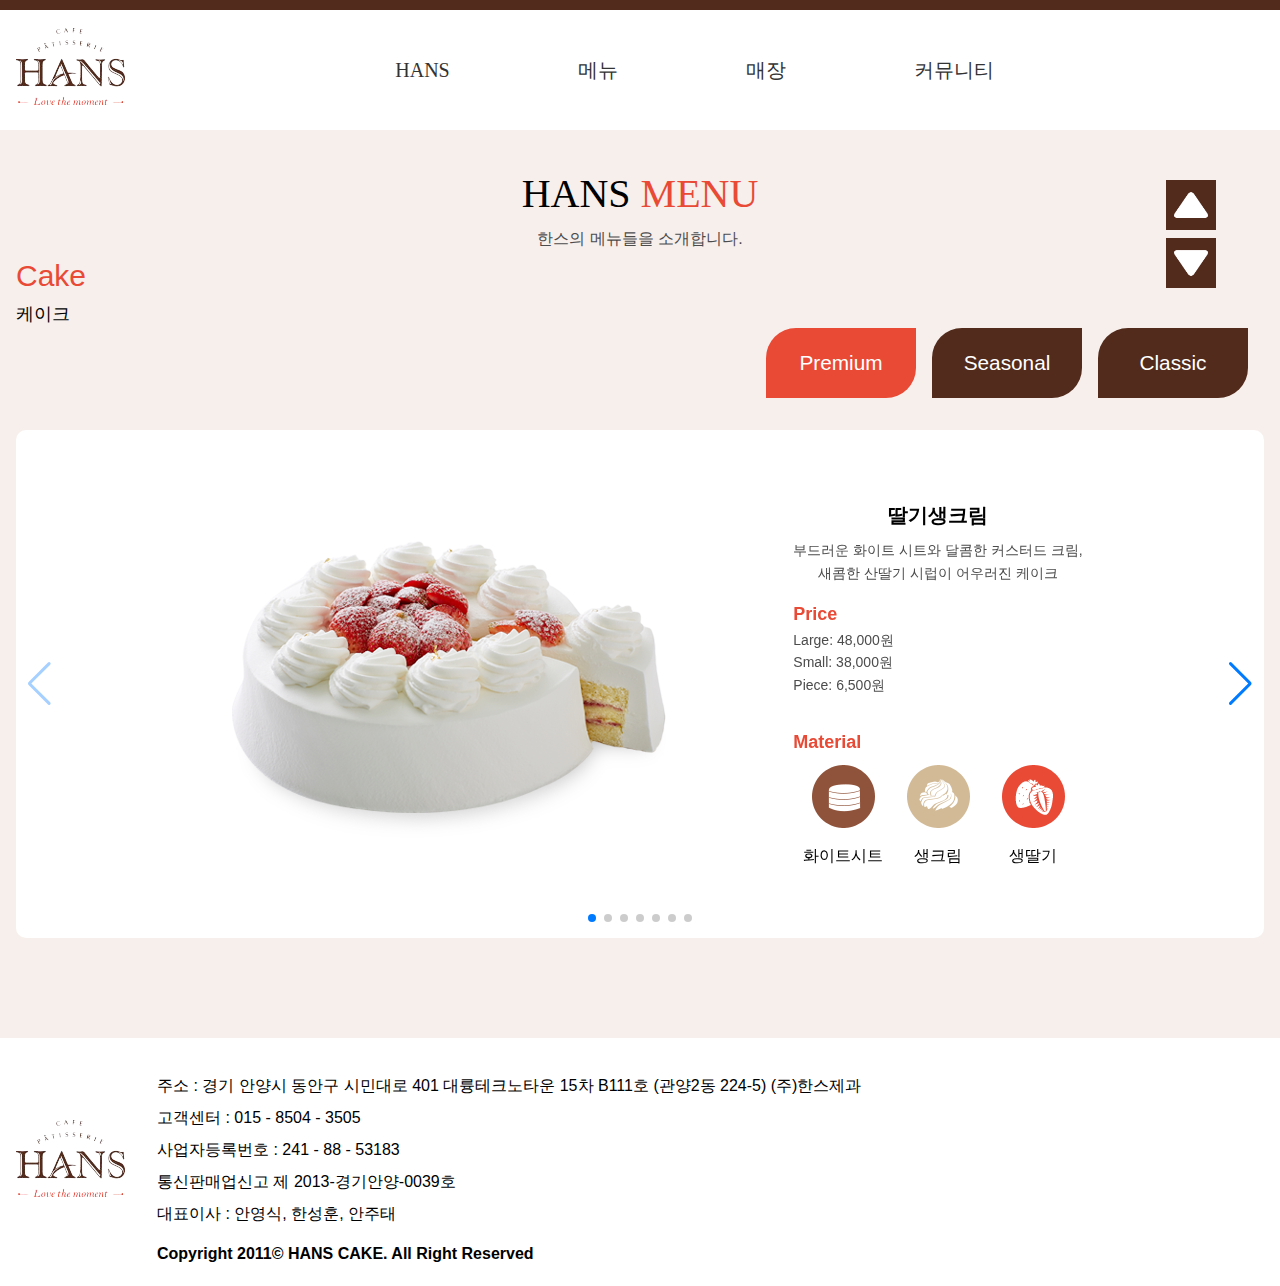
==== index_sub.html @ 6d5257b4 "add script" ====
<!DOCTYPE html>
<html lang="ko">
  <head>
    <meta charset="UTF-8" />
    <meta http-equiv="X-UA-Compatible" content="IE=edge" />
    <meta name="viewport" content="width=device-width, initial-scale=1.0" />
    <title>이민정_HANS(SUB)</title>
    <script
      src="https://cdnjs.cloudflare.com/ajax/libs/jquery/3.6.1/jquery.min.js"
      integrity="sha512-aVKKRRi/Q/YV+4mjoKBsE4x3H+BkegoM/em46NNlCqNTmUYADjBbeNefNxYV7giUp0VxICtqdrbqU7iVaeZNXA=="
      crossorigin="anonymous"
      referrerpolicy="no-referrer"
    ></script>
    <script src="./css&java/HANS.js" defer></script>
    <link
      rel="stylesheet"
      href="https://cdn.jsdelivr.net/npm/swiper/swiper-bundle.min.css"
    />
    <script src="https://cdn.jsdelivr.net/npm/swiper/swiper-bundle.min.js"></script>
    <link rel="stylesheet" href="./css&java/my_reset.css" />
    <link rel="stylesheet" href="./css&java/common1.css" />
  </head>
  <body>
    <!-- floating start -->
    <div class="floating">
      <a href="#header"><img src="./img/next (7).png" alt="" /></a>
      <a href="#footer"><img src="./img/next (8).png" alt="" /></a>
    </div>
    <!-- floating end -->

    <!-- header start -->
    <header id="header" class="hd">
      <nav class="mw">
        <h1 class="logo">
          <a href="#"
            ><img src="./img/logo_header-removebg-preview.png" alt=""
          /></a>
        </h1>
        <ul class="gnb">
          <li>
            <a href="#">HANS</a>
            <ul class="sub">
              <li><a href="#">브랜드 소개</a></li>
              <li><a href="#">연혁</a></li>
              <li><a href="#">오시는 길</a></li>
            </ul>
          </li>
          <li>
            <a href="#">메뉴</a>
            <ul class="sub">
              <li><a href="#">케이크</a></li>
              <li><a href="#">디저트</a></li>
              <li><a href="#">음료</a></li>
              <li><a href="#">스페셜케이크</a></li>
            </ul>
          </li>
          <li>
            <a href="#">매장</a>
            <ul class="sub">
              <li><a href="#">매장찾기</a></li>
              <li><a href="#">가맹안내</a></li>
              <li><a href="#">창업문의</a></li>
            </ul>
          </li>
          <li>
            <a href="#">커뮤니티</a>
            <ul class="sub">
              <li><a href="#">공지사항</a></li>
              <li><a href="#">이벤트</a></li>
              <li><a href="#">F&Q</a></li>
              <li><a href="#">인스타그램</a></li>
            </ul>
          </li>
        </ul>
        <div class="ham">
          <a href="#">
            <i class="fa-solid fa-bars"></i>
          </a>
        </div>
      </nav>
    </header>
    <!-- header end -->

    <!-- section1 start -->
    <section class="sec1 mw">
      <div class="sec1_title">
        <h2>HANS <span>MENU</span></h2>
        <p>한스의 메뉴들을 소개합니다.</p>
      </div>
      <div class="sec1_subtitle">
        <h3>Cake</h3>
        <p>케이크</p>
      </div>
      <div class="sec1_btn">
        <button class="on">Premium</button>
        <button>Seasonal</button>
        <button>Classic</button>
      </div>
      <div class="sec1_slide">
        <article class="premium">
          <div class="swiper slide1_1">
            <ul class="swiper-wrapper">
              <li class="swiper-slide">
                <div class="sec1_img">
                  <img src="./img/초코딸기생크림.png" alt="" />
                </div>
                <div class="sec1_dec">
                  <div class="dec1_title">
                    <p class="T1">초코딸기생크림</p>
                    <p class="T2">
                      <span>촉촉한 가나슈 초코시트에</span>
                      <span>고소한 커스터드와 상큼한 생딸기의 조화</span>
                    </p>
                    <div class="dec1_price">
                      <p class="P1">Price</p>
                      <p><span>Large:</span> 54,000원</p>
                      <p><span>Small:</span> 45,000원</p>
                      <p><span>Mini:</span> 30,000원</p>
                      <p><span>Piece:</span> 7,900원</p>
                    </div>
                    <div class="dec1_material">
                      <p>Material</p>
                      <div class="dec1_flex">
                        <div>
                          <img src="./img/ico_A_5.png" alt="" />
                          <span>초코시트</span>
                        </div>
                        <div>
                          <img src="./img/ico_B_3.png" alt="" />
                          <span>무스</span>
                        </div>
                        <div>
                          <img src="./img/ico_C_5.png" alt="" />
                          <span>생딸기</span>
                        </div>
                      </div>
                    </div>
                  </div>
                </div>
              </li>
              <li class="swiper-slide">
                <div class="sec1_img">
                  <img src="./img/당근케이크.png" alt="" />
                </div>
                <div class="sec1_dec">
                  <div class="dec1_title">
                    <p class="T1">당근케이크</p>
                    <p class="T2">
                      <span>촉촉한 당근시트에</span>
                      <span>크림치즈와 향긋한 계피향이 어우러진 케이크</span>
                    </p>
                    <div class="dec1_price">
                      <p class="P1">Price</p>
                      <p><span>Small:</span> 45,000원</p>
                      <p><span>Mini:</span> 24,000원</p>
                      <p><span>Piece:</span> 6,500원</p>
                    </div>
                    <div class="dec1_material">
                      <p>Material</p>
                      <div class="dec1_flex">
                        <div>
                          <img src="./img/당근시트.png" alt="" />
                          <span>당근시트</span>
                        </div>
                        <div>
                          <img src="./img/치즈.png" alt="" />
                          <span>치즈</span>
                        </div>
                        <div>
                          <img src="./img/당근.png" alt="" />
                          <span>당근</span>
                        </div>
                      </div>
                    </div>
                  </div>
                </div>
              </li>
              <li class="swiper-slide">
                <div class="sec1_1img">
                  <img src="./img/발로나초코케익.png" alt="" />
                </div>
                <div class="sec1_dec">
                  <div class="dec1_title">
                    <p class="T1">발로나초코mini</p>
                    <p class="T2">
                      <span>촉촉한 초코시트와</span>
                      <span>프랑스산 다크초콜릿을 사용한 풍미 짙은 케이크</span>
                    </p>
                    <div class="dec1_price">
                      <p class="P1">Price</p>
                      <p><span>Mini:</span> 24,000원</p>
                    </div>
                    <div class="dec1_material">
                      <p>Material</p>
                      <div>
                        <img src="./img/ico_A_5.png" alt="" />
                        <span>다크초코시트</span>
                      </div>
                    </div>
                  </div>
                </div>
              </li>
            </ul>
          </div>
          <div class="swiper-pagination pg1_1"></div>
          <div class="swiper-button-next next1_1"></div>
          <div class="swiper-button-prev prev1_1"></div>
        </article>
        <article class="seasonal">
          <div class="swiper slide2_1">
            <ul class="swiper-wrapper">
              <li class="swiper-slide">
                <div class="sec1_img">
                  <img src="./img/고구마케이크.png" alt="" />
                </div>
                <div class="sec1_dec">
                  <div class="dec1_title">
                    <p class="T1">고구마케이크</p>
                    <p class="T2">
                      <span>품질 좋은 국산 고구마를 사용한</span>
                      <span>맛 좋고 부드러운 고구마 케이크</span>
                    </p>
                    <div class="dec1_price">
                      <p class="P1">Price</p>
                      <p><span>Small:</span> 38,000원</p>
                      <p><span>Mini:</span> 25,000원</p>
                      <p><span>Piece:</span> 6,700원</p>
                    </div>
                    <div class="dec1_material">
                      <p>Material</p>
                      <div class="dec1_flex">
                        <div>
                          <img src="./img/화이트시트.png" alt="" />
                          <span>화이트시트</span>
                        </div>
                        <div>
                          <img src="./img/ico_B_3.png" alt="" />
                          <span>무스</span>
                        </div>
                        <div>
                          <img src="./img/고구마.png" alt="" />
                          <span>고구마</span>
                        </div>
                      </div>
                    </div>
                  </div>
                </div>
              </li>
              <li class="swiper-slide">
                <div class="sec1_img">
                  <img src="./img/망고케이크.png" alt="" />
                </div>
                <div class="sec1_dec">
                  <div class="dec1_title">
                    <p class="T1">망고 생크림</p>
                    <p class="T2">
                      <span>새콤달콤한 망고와 신선한 생크림과의 만남,</span>
                      <span>촉촉한 화이트 시트와 함께하는 케이크</span>
                    </p>
                    <div class="dec1_price">
                      <p class="P1">Price</p>
                      <p><span>Large:</span> 54,000원</p>
                      <p><span>Small:</span> 45,000원</p>
                      <p><span>Mini:</span> 30,000원</p>
                      <p><span>Piece:</span> 7,900원</p>
                    </div>
                    <div class="dec1_material">
                      <p>Material</p>
                      <div class="dec1_flex">
                        <div>
                          <img src="./img/화이트시트.png" alt="" />
                          <span>화이트시트</span>
                        </div>
                        <div>
                          <img src="./img/망고생크림.png" alt="" />
                          <span>망고생크림</span>
                        </div>
                        <div>
                          <img src="./img/망고.png" alt="" />
                          <span>망고</span>
                        </div>
                      </div>
                    </div>
                  </div>
                </div>
              </li>
              <li class="swiper-slide">
                <div class="sec1_img">
                  <img src="./img/딸기치즈타르트.png" alt="" />
                </div>
                <div class="sec1_dec">
                  <div class="dec1_title">
                    <p class="T1">딸기치즈타르트</p>
                    <p class="T2">
                      <span>달콤한 생딸기와 부드러운 치즈 크림이</span>
                      <span>어우러진 타르트</span>
                    </p>
                    <div class="dec1_price">
                      <p class="P1">Price</p>
                      <p><span>Large:</span> 54,000원</p>
                      <p><span>Mini:</span> 33,000원</p>
                      <p><span>Piece:</span> 7,900원</p>
                    </div>
                    <div class="dec1_material">
                      <p>Material</p>
                      <div class="dec1_flex">
                        <div>
                          <img src="./img/타르트.png" alt="" />
                          <span>타르트</span>
                        </div>
                        <div>
                          <img src="./img/치즈.png" alt="" />
                          <span>치즈</span>
                        </div>
                        <div>
                          <img src="./img/ico_C_5.png" alt="" />
                          <span>생딸기</span>
                        </div>
                      </div>
                    </div>
                  </div>
                </div>
              </li>
              <li class="swiper-slide">
                <div class="sec1_img">
                  <img src="./img/마롱케이크.png" alt="" />
                </div>
                <div class="sec1_dec">
                  <div class="dec1_title">
                    <p class="T1">마롱 케이크</p>
                    <p class="T2">
                      <span>깊고 진한 밤 무스와 향긋한 바닐라 생크림이</span>
                      <span>부드럽게 어우러진 타르트</span>
                    </p>
                    <div class="dec1_price">
                      <p class="P1">Price</p>
                      <p><span>Mini:</span> 30,000원</p>
                    </div>
                    <div class="dec1_material">
                      <p>Material</p>
                      <div class="dec1_flex">
                        <div>
                          <img src="./img/화이트시트.png" alt="" />
                          <span>화이트시트</span>
                        </div>
                        <div>
                          <img src="./img/ico_B_3.png" alt="" />
                          <span>무스</span>
                        </div>
                        <div>
                          <img src="./img/바닐라크림.png" alt="" />
                          <span>바닐라크림</span>
                        </div>
                      </div>
                    </div>
                  </div>
                </div>
              </li>
            </ul>
          </div>
          <div class="swiper-pagination pg2_1"></div>
          <div class="swiper-button-next next2_1"></div>
          <div class="swiper-button-prev prev2_1"></div>
        </article>
        <article class="Classic on">
          <div class="swiper slide3_1">
            <ul class="swiper-wrapper">
              <li class="swiper-slide">
                <div class="sec1_img">
                  <img src="./img/딸기생크림.png" alt="" />
                </div>
                <div class="sec1_dec">
                  <div class="dec1_title">
                    <p class="T1">딸기생크림</p>
                    <p class="T2">
                      <span>부드러운 화이트 시트와 달콤한 커스터드 크림,</span>
                      <span>새콤한 산딸기 시럽이 어우러진 케이크</span>
                    </p>
                    <div class="dec1_price">
                      <p class="P1">Price</p>
                      <p><span>Large:</span> 48,000원</p>
                      <p><span>Small:</span> 38,000원</p>
                      <p><span>Piece:</span> 6,500원</p>
                    </div>
                    <div class="dec1_material">
                      <p>Material</p>
                      <div class="dec1_flex">
                        <div>
                          <img src="./img/화이트시트.png" alt="" />
                          <span>화이트시트</span>
                        </div>
                        <div>
                          <img src="./img/생크림.png" alt="" />
                          <span>생크림</span>
                        </div>
                        <div>
                          <img src="./img/ico_C_5.png" alt="" />
                          <span>생딸기</span>
                        </div>
                      </div>
                    </div>
                  </div>
                </div>
              </li>
              <li class="swiper-slide">
                <div class="sec1_img">
                  <img src="./img/사각산딸기가나슈.png" alt="" />
                </div>
                <div class="sec1_dec">
                  <div class="dec1_title">
                    <p class="T1">사각산딸기가나슈</p>
                    <p class="T2">
                      <span>상큼한 산딸기와 부드러운 생크림,</span>
                      <span>진한 초콜릿이 어우러진 케이크</span>
                    </p>
                    <div class="dec1_price">
                      <p class="P1">Price</p>
                      <p><span>Large:</span> 45,000원</p>
                      <p><span>Small:</span> 36,000원</p>
                      <p><span>Piece:</span> 6,100원</p>
                    </div>
                    <div class="dec1_material">
                      <p>Material</p>
                      <div class="dec1_flex">
                        <div>
                          <img src="./img/ico_A_5.png" alt="" />
                          <span>초코시트</span>
                        </div>
                        <div>
                          <img src="./img/생크림.png" alt="" />
                          <span>생크림</span>
                        </div>
                        <div>
                          <img src="./img/산딸기.png" alt="" />
                          <span>산딸기</span>
                        </div>
                      </div>
                    </div>
                  </div>
                </div>
              </li>
              <li class="swiper-slide">
                <div class="sec1_img">
                  <img src="./img/가나슈초콜릿.png" alt="" />
                </div>
                <div class="sec1_dec">
                  <div class="dec1_title">
                    <p class="T1">가나슈 초콜릿</p>
                    <p class="T2">
                      <span>촉촉한 초코 시트 속에 </span>
                      <span>스위스산 다크 초콜릿과 부드러운 생크림의 조화</span>
                    </p>
                    <div class="dec1_price">
                      <p class="P1">Price</p>
                      <p><span>Large:</span> 48,000원</p>
                      <p><span>Small:</span> 38,000원</p>
                      <p><span>Mini:</span> 25,000원</p>
                      <p><span>Piece:</span> 6,500원</p>
                    </div>
                    <div class="dec1_material">
                      <p>Material</p>
                      <div class="dec1_flex">
                        <div>
                          <img src="./img/ico_A_5.png" alt="" />
                          <span>초코시트</span>
                        </div>
                        <div>
                          <img src="./img/생크림.png" alt="" />
                          <span>생크림</span>
                        </div>
                        <div>
                          <img src="./img/다크초콜릿.png" alt="" />
                          <span>다크초콜릿</span>
                        </div>
                      </div>
                    </div>
                  </div>
                </div>
              </li>
              <li class="swiper-slide">
                <div class="sec1_img">
                  <img src="./img/뉴욕치즈.png" alt="" />
                </div>
                <div class="sec1_dec">
                  <div class="dec1_title">
                    <p class="T1">뉴욕치즈</p>
                    <p class="T2">
                      <span>진한 맛의 프랑스산 끼리치즈만을 사용한 </span>
                      <span>뉴욕 스타일 치즈케이크</span>
                    </p>
                    <div class="dec1_price">
                      <p class="P1">Price</p>
                      <p><span>Small:</span> 45,000원</p>
                      <p><span>Piece:</span> 6,500원</p>
                    </div>
                    <div class="dec1_material">
                      <p>Material</p>
                      <div>
                        <div class="dec1_flex">
                          <img src="./img/쿠키.png" alt="" />
                          <span>쿠키</span>
                        </div>
                        <div>
                          <img src="./img/치즈.png" alt="" />
                          <span>치즈</span>
                        </div>
                      </div>
                    </div>
                  </div>
                </div>
              </li>
              <li class="swiper-slide">
                <div class="sec1_img">
                  <img src="./img/티라미스.png" alt="" />
                </div>
                <div class="sec1_dec">
                  <div class="dec1_title">
                    <p class="T1">티라미스</p>
                    <p class="T2">
                      <span>부드러운 치즈무스 크림과 </span>
                      <span>향긋한 커피 시트의 만남</span>
                    </p>
                    <div class="dec1_price">
                      <p class="P1">Price</p>
                      <p><span>Large:</span> 45,000원</p>
                      <p><span>Small:</span> 36,000원</p>
                      <p><span>Piece:</span> 6,300원</p>
                    </div>
                    <div class="dec1_material">
                      <p>Material</p>
                      <div class="dec1_flex">
                        <div>
                          <img src="./img/커피시트.png" alt="" />
                          <span>커피시트</span>
                        </div>
                        <div>
                          <img src="./img/치즈무스.png" alt="" />
                          <span>치즈무스</span>
                        </div>
                      </div>
                    </div>
                  </div>
                </div>
              </li>
              <li class="swiper-slide">
                <div class="sec1_img">
                  <img src="./img/레몬치즈케이크.png" alt="" />
                </div>
                <div class="sec1_dec">
                  <div class="dec1_title">
                    <p class="T1">레몬 치즈 케이크</p>
                    <p class="T2">
                      <span>상큼하고 시원한 레몬과 한스만의 깊고 </span>
                      <span>풍미 짙은 치즈와의 조화가 어우러진 케이크</span>
                    </p>
                    <div class="dec1_price">
                      <p class="P1">Price</p>
                      <p><span>Large:</span> 50,000원</p>
                      <p><span>Small:</span> 40,000원</p>
                      <p><span>Mini:</span> 27,000원</p>
                      <p><span>Piece:</span> 6,700원</p>
                    </div>
                    <div class="dec1_material">
                      <p>Material</p>
                      <div class="dec1_flex">
                        <div>
                          <img src="./img/쿠키.png" alt="" />
                          <span>쿠키</span>
                        </div>
                        <div>
                          <img src="./img/치즈.png" alt="" />
                          <span>치즈</span>
                        </div>
                        <div>
                          <img src="./img/레몬.png" alt="" />
                          <span>레몬</span>
                        </div>
                      </div>
                    </div>
                  </div>
                </div>
              </li>
              <li class="swiper-slide">
                <div class="sec1_img">
                  <img src="./img/치즈수플레.png" alt="" />
                </div>
                <div class="sec1_dec">
                  <div class="dec1_title">
                    <p class="T1">치즈수플레</p>
                    <p class="T2">
                      <span>부드럽고 촉촉한 식감의 치즈케이크 </span>
                    </p>
                    <div class="dec1_price">
                      <p class="P1">Price</p>
                      <p><span>Small:</span> 36,000원</p>
                    </div>
                    <div class="dec1_material">
                      <p>Material</p>
                      <div class="dec1_flex">
                        <div>
                          <img src="./img/화이트시트.png" alt="" />
                          <span>화이트시트</span>
                        </div>
                        <div>
                          <img src="./img/치즈.png" alt="" />
                          <span>치즈</span>
                        </div>
                      </div>
                    </div>
                  </div>
                </div>
              </li>
            </ul>
          </div>
          <div class="swiper-pagination pg3_1"></div>
          <div class="swiper-button-next next3_1"></div>
          <div class="swiper-button-prev prev3_1"></div>
        </article>
      </div>
    </section>
    <!-- section1 end -->

    <!-- section2 start -->
    <section class="sec2">
      <div class="sec2_subtitle">
        <h3>Dessert</h3>
        <p>디저트</p>
      </div>
      <div class="sec2_btn">
        <button>Roll cake</button>
        <button>Pound cake</button>
        <button>Chocolate&Brownie</button>
        <button>Cookies</button>
        <button>Gift set</button>
      </div>
      <div class="sec2_slide">
        <article class="rollcake">
          <div class="swiper slide1_2">
            <ul class="swiper-wrapper">
              <li class="swiper-slide">
                <div class="sec2_2img">
                  <img src="./img/rollcake/프리미엄딸기롤1.png" alt="" />
                </div>
                <div class="sec2_2dec">
                  <div class="dec2_2title">
                    <p>프리미엄 딸기롤</p>
                    <p>
                      <span
                        >최상급 제철 딸기와 특별한 비밀레시피 생크림이 어우러진
                      </span>
                      <span>한스의 프리미엄 딸기롤</span>
                    </p>
                    <div class="dec2_2price">
                      <p>Price</p>
                      <p>19,000원</p>
                    </div>
                  </div>
                </div>
              </li>
              <li class="swiper-slide">
                <div class="sec2_2img">
                  <img src="./img/rollcake/프리미엄롤1.png" alt="" />
                </div>
                <div class="sec2_2dec">
                  <div class="dec2_2title">
                    <p>프리미엄롤</p>
                    <p>
                      <span>느끼함 없이 입안에서 녹아내리는듯한 </span>
                      <span>한스의 프리미엄 생크림 롤케이크</span>
                    </p>
                    <div class="dec2_2price">
                      <p>Price</p>
                      <p>18,000원</p>
                    </div>
                  </div>
                </div>
              </li>
              <li class="swiper-slide">
                <div class="sec2_2img">
                  <img src="./img/rollcake/치즈롤2.png" alt="" />
                </div>
                <div class="sec2_2dec">
                  <div class="dec2_2title">
                    <p>치즈롤</p>
                    <p>
                      <span>부드러운 치즈크림과 상큼한 산딸기잼을 </span>
                      <span>화이트 시트로 감싼 롤케이크</span>
                    </p>
                    <div class="dec2_2price">
                      <p>Price</p>
                      <p>16,000원</p>
                    </div>
                  </div>
                </div>
              </li>
              <li class="swiper-slide">
                <div class="sec2_2img">
                  <img src="./img/rollcake/초코롤1.png" alt="" />
                </div>
                <div class="sec2_2dec">
                  <div class="dec2_2title">
                    <p>초코롤</p>
                    <p>
                      <span>진하고 부드러운 초콜릿크림을 </span>
                      <span>초코시트로 감싼 초코 두배 롤케이크</span>
                    </p>
                    <div class="dec2_2price">
                      <p>Price</p>
                      <p>16,000원</p>
                    </div>
                  </div>
                </div>
              </li>
              <li class="swiper-slide">
                <div class="sec2_2img">
                  <img src="./img/rollcake/녹차롤1.png" alt="" />
                </div>
                <div class="sec2_2dec">
                  <div class="dec2_2title">
                    <p>녹차롤</p>
                    <p>
                      <span>향긋한 녹차 크림과 고소한 팥을 </span>
                      <span>녹차 시트로 감싼 롤케이크</span>
                    </p>
                    <div class="dec2_2price">
                      <p>Price</p>
                      <p>16,000원</p>
                    </div>
                  </div>
                </div>
              </li>
            </ul>
          </div>
          <div class="swiper-pagination pg1_2"></div>
          <div class="swiper-button-next next1_2"></div>
          <div class="swiper-button-prev prev1_2"></div>
        </article>
        <article class="poundcake">
          <div class="swiper slide2_2">
            <ul class="swiper-wrapper">
              <li class="swiper-slide">
                <div class="sec2_2img">
                  <img src="./img/poundcake/기본파운드.png" alt="" />
                </div>
                <div class="sec2_2dec">
                  <div class="dec2_2title">
                    <p>레몬 파운드</p>
                    <p>
                      <span>싱그러운 레몬향과 버터향이 가득한</span>
                      <span>레몬 파운드</span>
                    </p>
                    <div class="dec2_2price">
                      <p>Price</p>
                      <p>20,000원</p>
                    </div>
                  </div>
                </div>
              </li>
              <li class="swiper-slide">
                <div class="sec2_2img">
                  <img src="./img/poundcake/오렌지파운드.png" alt="" />
                </div>
                <div class="sec2_2dec">
                  <div class="dec2_2title">
                    <p>오렌지 파운드</p>
                    <p>
                      <span>상큼한 오렌지향과 버터향이 가득한</span>
                      <span>오렌지 파운드</span>
                    </p>
                    <div class="dec2_2price">
                      <p>Price</p>
                      <p>20,000원</p>
                    </div>
                  </div>
                </div>
              </li>
            </ul>
          </div>
          <div class="swiper-pagination pg2_2"></div>
          <div class="swiper-button-next next2_2"></div>
          <div class="swiper-button-prev prev2_2"></div>
        </article>
        <article class="chocoBrownie">
          <div class="swiper slide3_2">
            <ul class="swiper-wrapper">
              <li class="swiper-slide">
                <div class="sec2_2img">
                  <img src="./img/chocobrownie/초콜릿.png" alt="" />
                </div>
                <div class="sec2_2dec">
                  <div class="dec2_2title">
                    <p>초콜릿</p>
                    <p>
                      <span>부드럽고 달콤한 밀크초콜릿으로 구성된</span>
                      <span>초콜릿 세트</span>
                    </p>
                    <div class="dec2_2price">
                      <p>Price</p>
                      <p>13,000원</p>
                    </div>
                  </div>
                </div>
              </li>
              <li class="swiper-slide">
                <div class="sec2_2img">
                  <img src="./img/chocobrownie/브라우니.png" alt="" />
                </div>
                <div class="sec2_2dec">
                  <div class="dec2_2title">
                    <p>브라우니</p>
                    <p>
                      <span>진한 초콜릿과 고소한 호두의 풍미가 가득한</span>
                      <span>한스의 브라우니</span>
                    </p>
                    <div class="dec2_2price">
                      <p>Price</p>
                      <p>4,000원</p>
                    </div>
                  </div>
                </div>
              </li>
            </ul>
          </div>
          <div class="swiper-pagination pg3_2"></div>
          <div class="swiper-button-next next3_2"></div>
          <div class="swiper-button-prev prev3_2"></div>
        </article>
        <article class="cookies">
          <div class="swiper slide4_2">
            <ul class="swiper-wrapper">
              <li class="swiper-slide">
                <div class="sec2_2img">
                  <img src="./img/cookies/오리지널아망.png" alt="" />
                </div>
                <div class="sec2_2dec">
                  <div class="dec2_2title">
                    <p>오리지널 디아망</p>
                    <p>
                      <span>부드럽고 달콤한 바닐라의 풍미가 가득한</span>
                      <span>오리지널 디아망</span>
                    </p>
                    <div class="dec2_2price">
                      <p>Price</p>
                      <p>6,500원</p>
                    </div>
                  </div>
                </div>
              </li>
              <li class="swiper-slide">
                <div class="sec2_2img">
                  <img src="./img/cookies/코코넛아망.png" alt="" />
                </div>
                <div class="sec2_2dec">
                  <div class="dec2_2title">
                    <p>코코넛 디아망</p>
                    <p>
                      <span>고소한 코코넛과육이 가득 들어있는</span>
                      <span>코코넛 디아망</span>
                    </p>
                    <div class="dec2_2price">
                      <p>Price</p>
                      <p>6,500원</p>
                    </div>
                  </div>
                </div>
              </li>
              <li class="swiper-slide">
                <div class="sec2_2img">
                  <img src="./img/cookies/초코아망.png" alt="" />
                </div>
                <div class="sec2_2dec">
                  <div class="dec2_2title">
                    <p>초코 디아망</p>
                    <p>
                      <span>달콤한 초콜릿의 맛과 향을 그대로 느낄 수 있는</span>
                      <span>초코 디아망</span>
                    </p>
                    <div class="dec2_2price">
                      <p>Price</p>
                      <p>6,500원</p>
                    </div>
                  </div>
                </div>
              </li>
              <li class="swiper-slide">
                <div class="sec2_2img">
                  <img src="./img/cookies/오리지날몬드.png" alt="" />
                </div>
                <div class="sec2_2dec">
                  <div class="dec2_2title">
                    <p>아몬드 딜라이트 오리지널</p>
                    <p>
                      <span
                        >고소한 아몬드와 버텨향이 가득한 고급스러운 풍미의</span
                      >
                      <span>아몬드 딜라이트 오리지널</span>
                    </p>
                    <div class="dec2_2price">
                      <p>Price</p>
                      <p>6,500원</p>
                    </div>
                  </div>
                </div>
              </li>
              <li class="swiper-slide">
                <div class="sec2_2img">
                  <img src="./img/cookies/녹차몬드.png" alt="" />
                </div>
                <div class="sec2_2dec">
                  <div class="dec2_2title">
                    <p>아몬드 딜라이트 마차</p>
                    <p>
                      <span
                        >담백하고 쌉싸름한 마차향과 고소한 아몬드, 부드러운
                        버터향의</span
                      >
                      <span>아몬드 딜라이트 마차</span>
                    </p>
                    <div class="dec2_2price">
                      <p>Price</p>
                      <p>6,500원</p>
                    </div>
                  </div>
                </div>
              </li>
              <li class="swiper-slide">
                <div class="sec2_2img">
                  <img src="./img/cookies/초코몬드.png" alt="" />
                </div>
                <div class="sec2_2dec">
                  <div class="dec2_2title">
                    <p>아몬드 딜라이트 얼그레이</p>
                    <p>
                      <span>고소한 아몬드와 버터, 얼그레이 향이 은은한</span>
                      <span>아몬드 딜라이트 얼그레이</span>
                    </p>
                    <div class="dec2_2price">
                      <p>Price</p>
                      <p>6,500원</p>
                    </div>
                  </div>
                </div>
              </li>
            </ul>
          </div>
          <div class="swiper-pagination pg4_2"></div>
          <div class="swiper-button-next next4_2"></div>
          <div class="swiper-button-prev prev4_2"></div>
        </article>
        <article class="giftSet">
          <div class="swiper slide5_2">
            <ul class="swiper-wrapper">
              <li class="swiper-slide">
                <div class="sec2_2img">
                  <img src="./img/giftset/선물세트.png" alt="" />
                </div>
                <div class="sec2_2dec">
                  <div class="dec2_2title">
                    <p>선물세트A</p>
                    <p>
                      <span>휘낭시에, 다쿠아즈, 브라우니로 구성된</span>
                      <span>선물세트A</span>
                    </p>
                    <div class="dec2_2price">
                      <p>Price</p>
                      <p>18,000원</p>
                    </div>
                  </div>
                </div>
              </li>
              <li class="swiper-slide">
                <div class="sec2_2img">
                  <img src="./img/giftset/선물세트2.png" alt="" />
                </div>
                <div class="sec2_2dec">
                  <div class="dec2_2title">
                    <p>선물세트B</p>
                    <p>
                      <span>다양한 쿠키들로 구성된</span>
                      <span>선물세트B</span>
                    </p>
                    <div class="dec2_2price">
                      <p>Price</p>
                      <p>32,300원</p>
                    </div>
                  </div>
                </div>
              </li>
              <li class="swiper-slide">
                <div class="sec2_2img">
                  <img src="./img/giftset/선물세트3.png" alt="" />
                </div>
                <div class="sec2_2dec">
                  <div class="dec2_2title">
                    <p>선물세트C</p>
                    <p>
                      <span>브리우니와 디아망 쿠키로 구성된</span>
                      <span>선물세트C</span>
                    </p>
                    <div class="dec2_2price">
                      <p>Price</p>
                      <p>34,300원</p>
                    </div>
                  </div>
                </div>
              </li>
              <li class="swiper-slide">
                <div class="sec2_2img">
                  <img src="./img/giftset/선물세트4.png" alt="" />
                </div>
                <div class="sec2_2dec">
                  <div class="dec2_2title">
                    <p>선물세트D</p>
                    <p>
                      <span>파운드, 쿠키들로 구성된</span>
                      <span>선물세트D</span>
                    </p>
                    <div class="dec2_2price">
                      <p>Price</p>
                      <p>36,800원</p>
                    </div>
                  </div>
                </div>
              </li>
              <li class="swiper-slide">
                <div class="sec2_2img">
                  <img src="./img/giftset/선물세트5.png" alt="" />
                </div>
                <div class="sec2_2dec">
                  <div class="dec2_2title">
                    <p>선물세트E</p>
                    <p>
                      <span>롤케이크와 쿠키들로 구성된</span>
                      <span>선물세트E</span>
                    </p>
                    <div class="dec2_2price">
                      <p>Price</p>
                      <p>37,800원</p>
                    </div>
                  </div>
                </div>
              </li>
            </ul>
          </div>
          <div class="swiper-pagination pg5_2"></div>
          <div class="swiper-button-next next5_2"></div>
          <div class="swiper-button-prev prev5_2"></div>
        </article>
      </div>
    </section>
    <!-- section2 end -->

    <!-- section3 start -->
    <section class="sec3">
      <div class="sec3_subtitle">
        <h3>Drink</h3>
        <p>커피, 음료</p>
      </div>
      <div class="sec3_btn">
        <button>Coffee</button>
        <button>Beverage</button>
        <button>Tea</button>
        <button>Seasonal</button>
      </div>
      <div class="sec3_slide">
        <article class="coffee">
          <div class="swiper slide1_3">
            <ul class="swiper-wrapper">
              <li class="swiper-slide">
                <div class="sec3_2img">
                  <img src="./img/drink/에스프레소1.png" alt="" />
                </div>
                <div class="sec3_2dec">
                  <div class="dec3_2title">
                    <p>에스프레소</p>
                    <p>
                      <span>Hans만의 특제 블랜딩 원두로 추출한</span>
                      <span>에스프레소</span>
                    </p>
                    <div class="dec3_2price">
                      <p>Price</p>
                      <p>4,000원</p>
                    </div>
                  </div>
                </div>
              </li>
              <li class="swiper-slide">
                <div class="sec3_2img">
                  <img src="./img/drink/아이스아메리카노.png" alt="" />
                </div>
                <div class="sec3_2dec">
                  <div class="dec3_2title">
                    <p>아메리카노</p>
                    <p>
                      <span>진한 에스프레소에 물을 부어 만든</span>
                      <span>아메리카노</span>
                    </p>
                    <div class="dec3_2price">
                      <p>Price</p>
                      <p>4,000원</p>
                    </div>
                  </div>
                </div>
              </li>
              <li class="swiper-slide">
                <div class="sec3_2img">
                  <img src="./img/drink/메뉴커피1.png" alt="" />
                </div>
                <div class="sec3_2dec">
                  <div class="dec3_2title">
                    <p>카페라떼</p>
                    <p>
                      <span
                        >에스프레소에 신선한 우유를 더해 고소하고 부드러운맛이
                        일품인</span
                      >
                      <span>카페라떼</span>
                    </p>
                    <div class="dec3_2price">
                      <p>Price</p>
                      <p>4,500원</p>
                    </div>
                  </div>
                </div>
              </li>
              <li class="swiper-slide">
                <div class="sec3_2img">
                  <img
                    src="./img/drink/바닐라라떼1-removebg-preview.png"
                    alt=""
                  />
                </div>
                <div class="sec3_2dec">
                  <div class="dec3_2title">
                    <p>바닐라라떼</p>
                    <p>
                      <span>카페라떼에 향긋한 바닐라 시럽을 첨가한</span>
                      <span>바닐라라떼</span>
                    </p>
                    <div class="dec3_2price">
                      <p>Price</p>
                      <p>5,000원</p>
                    </div>
                  </div>
                </div>
              </li>
              <li class="swiper-slide">
                <div class="sec3_2img">
                  <img
                    src="./img/drink/모카라떼1-removebg-preview.png"
                    alt=""
                  />
                </div>
                <div class="sec3_2dec">
                  <div class="dec3_2title">
                    <p>카페모카</p>
                    <p>
                      <span>카페라떼에 달콤한 초콜릿 시럽이 들어간</span>
                      <span>카페모카</span>
                    </p>
                    <div class="dec3_2price">
                      <p>Price</p>
                      <p>5,000원</p>
                    </div>
                  </div>
                </div>
              </li>
            </ul>
          </div>
          <div class="swiper-pagination pg1_3"></div>
          <div class="swiper-button-next next1_3"></div>
          <div class="swiper-button-prev prev1_3"></div>
        </article>
        <article class="Beverage">
          <div class="swiper slide2_3">
            <ul class="swiper-wrapper">
              <li class="swiper-slide">
                <div class="sec3_2img">
                  <img src="./img/drink/녹차라떼.png" alt="" />
                </div>
                <div class="sec3_2dec">
                  <div class="dec3_2title">
                    <p>녹차라떼</p>
                    <p>
                      <span>고소한 우유에 향긋한 녹차를 더한</span>
                      <span>녹차라떼</span>
                    </p>
                    <div class="dec3_2price">
                      <p>Price</p>
                      <p>5,000원</p>
                    </div>
                  </div>
                </div>
              </li>
              <li class="swiper-slide">
                <div class="sec3_2img">
                  <img
                    src="./img/drink/바나나밀크쉐이크-removebg-preview.png"
                    alt=""
                  />
                </div>
                <div class="sec3_2dec">
                  <div class="dec3_2title">
                    <p>바나나 밀크쉐이크</p>
                    <p>
                      <span
                        >달콤한 바나나와 우유를 함께 갈아 부드럽고 고소한</span
                      >
                      <span>바나나 밀크쉐이크</span>
                    </p>
                    <div class="dec3_2price">
                      <p>Price</p>
                      <p>5,500원</p>
                    </div>
                  </div>
                </div>
              </li>
              <li class="swiper-slide">
                <div class="sec3_2img">
                  <img src="./img/drink/딸기스무디.png" alt="" />
                </div>
                <div class="sec3_2dec">
                  <div class="dec3_2title">
                    <p>딸기스무디</p>
                    <p>
                      <span>신선하고 달콤한 딸기로 만든</span>
                      <span>딸기스무디</span>
                    </p>
                    <div class="dec3_2price">
                      <p>Price</p>
                      <p>5,500원</p>
                    </div>
                  </div>
                </div>
              </li>
              <li class="swiper-slide">
                <div class="sec3_2img">
                  <img src="./img/drink/블루베리스무디 (1).png" alt="" />
                </div>
                <div class="sec3_2dec">
                  <div class="dec3_2title">
                    <p>블루베리스무디</p>
                    <p>
                      <span>신선하고 달콤한 블루베리로 만든</span>
                      <span>블루베리스무디</span>
                    </p>
                    <div class="dec3_2price">
                      <p>Price</p>
                      <p>5,500원</p>
                    </div>
                  </div>
                </div>
              </li>
              <li class="swiper-slide">
                <div class="sec3_2img">
                  <img src="./img/drink/망고스무디.png" alt="" />
                </div>
                <div class="sec3_2dec">
                  <div class="dec3_2title">
                    <p>망고스무디</p>
                    <p>
                      <span>달콤한 망고를 곱게 갈아낸</span>
                      <span>망고스무디</span>
                    </p>
                    <div class="dec3_2price">
                      <p>Price</p>
                      <p>5,500원</p>
                    </div>
                  </div>
                </div>
              </li>
            </ul>
          </div>
          <div class="swiper-pagination pg2_3"></div>
          <div class="swiper-button-next next2_3"></div>
          <div class="swiper-button-prev prev2_3"></div>
        </article>
        <article class="tea">
          <div class="swiper slide3_3">
            <ul class="swiper-wrapper">
              <li class="swiper-slide">
                <div class="sec3_2img">
                  <img src="./img/drinK/홍차.png" alt="" />
                </div>
                <div class="sec3_2dec">
                  <div class="dec3_2title">
                    <p>오가닉 얼그레이</p>
                    <p>
                      <span>진하게 우려내 향긋한</span>
                      <span>오가닉 얼그레이</span>
                    </p>
                    <div class="dec3_2price">
                      <p>Price</p>
                      <p>4,000원</p>
                    </div>
                  </div>
                </div>
              </li>
              <li class="swiper-slide">
                <div class="sec3_2img">
                  <img src="./img/drink/루이보스1.png" alt="" />
                </div>
                <div class="sec3_2dec">
                  <div class="dec3_2title">
                    <p>오가닉 페퍼민트 루이보스</p>
                    <p>
                      <span>시원하고 상쾌한 페퍼민트향의</span>
                      <span>오가닉 페퍼민트 루이보스</span>
                    </p>
                    <div class="dec3_2price">
                      <p>Price</p>
                      <p>4,000원</p>
                    </div>
                  </div>
                </div>
              </li>
              <li class="swiper-slide">
                <div class="sec3_2img">
                  <img src="./img/drink/캐모마일.png" alt="" />
                </div>
                <div class="sec3_2dec">
                  <div class="dec3_2title">
                    <p>오가닉 캐모마일</p>
                    <p>
                      <span>부드러운 캐모마일 향의</span>
                      <span>오가닉 캐모마일</span>
                    </p>
                    <div class="dec3_2price">
                      <p>Price</p>
                      <p>4,000원</p>
                    </div>
                  </div>
                </div>
              </li>
            </ul>
          </div>
          <div class="swiper-pagination pg3_3"></div>
          <div class="swiper-button-next next3_3"></div>
          <div class="swiper-button-prev prev3_3"></div>
        </article>
        <article class="seasonal">
          <div class="swiper slide4_3">
            <ul class="swiper-wrapper">
              <li class="swiper-slide">
                <div class="sec3_2img">
                  <img src="./img/drink/수박주스.png" alt="" />
                </div>
                <div class="sec3_2dec">
                  <div class="dec3_2title">
                    <p>수박주스</p>
                    <p>
                      <span>고당도 수박을 그대로 갈아 신선하고 달콤한</span>
                      <span>수박주스</span>
                    </p>
                    <div class="dec3_2price">
                      <p>Price</p>
                      <p>6,000원</p>
                    </div>
                  </div>
                </div>
              </li>
              <li class="swiper-slide">
                <div class="sec3_2img">
                  <img src="./img/drink/파인애플주스.png" alt="" />
                </div>
                <div class="sec3_2dec">
                  <div class="dec3_2title">
                    <p>파인애플주스</p>
                    <p>
                      <span>새콤달콤한 열대과일 본연의 그 맛</span>
                      <span>파인애플주스</span>
                    </p>
                    <div class="dec3_2price">
                      <p>Price</p>
                      <p>6,000원</p>
                    </div>
                  </div>
                </div>
              </li>
              <li class="swiper-slide">
                <div class="sec3_2img">
                  <img src="./img/drink/딸기에이드.png" alt="" />
                </div>
                <div class="sec3_2dec">
                  <div class="dec3_2title">
                    <p>딸기에이드</p>
                    <p>
                      <span>제철딸기의 상큼하고 달콤함 모두 담은</span>
                      <span>딸기에이드</span>
                    </p>
                    <div class="dec3_2price">
                      <p>Price</p>
                      <p>6,000원</p>
                    </div>
                  </div>
                </div>
              </li>
            </ul>
          </div>
          <div class="swiper-pagination pg4_3"></div>
          <div class="swiper-button-next next4_3"></div>
          <div class="swiper-button-prev prev4_3"></div>
        </article>
      </div>
    </section>
    <!-- section3 end -->

    <!-- section4 start -->
    <section class="sec4">
      <div class="sec4_subtitle">
        <h3>Special Order</h3>
        <p>스페셜 케이크</p>
      </div>
      <div class="swiper slide4">
        <div class="swiper-wrapper">
          <div class="swiper-slide">
            <div class="sec4img">
              <img src="./img/스페셜2.png" alt="" />
            </div>
            <div class="sec4dec">
              <div class="dec4title">
                <p>스페셜 NO.1</p>
                <p>
                  <span
                    >취향에 맞게 선택할 수 있는 2가지 base에 딸기로 데코된
                    케이크</span
                  >
                  <span
                    >촉촉한 초코 시트와 진한 다크초콜릿 크림이 조화로운 가나슈
                    케이크</span
                  >
                  <span
                    >상큼한 블루베리 소스와 치즈무스가 어루어진 블루베리 치즈
                    케이크</span
                  >
                </p>
              </div>
            </div>
          </div>
          <div class="swiper-slide">
            <div class="sec4img">
              <img src="./img/스페셜3.png" alt="" />
            </div>
            <div class="sec4dec">
              <div class="dec4title">
                <p>스페셜 NO.2</p>
                <p>
                  <span
                    >취향에 맞게 선택할 수 있는 2가지 base에 딸기로 데코된
                    케이크</span
                  >
                  <span
                    >촉촉한 초코 시트와 진한 다크초콜릿 크림이 조화로운 가나슈
                    케이크</span
                  >
                  <span
                    >상큼한 블루베리 소스와 치즈무스가 어루어진 블루베리 치즈
                    케이크</span
                  >
                </p>
              </div>
            </div>
          </div>
          <div class="swiper-slide">
            <div class="sec4img">
              <img src="./img/스페셜4.png" alt="" />
            </div>
            <div class="sec4dec">
              <div class="dec4title">
                <p>스페셜 NO.3</p>
                <p>
                  <span
                    >깊고 진한 스위스산 다크 초콜릿의 풍미가 입안 가득 퍼지는
                    로얄쇼콜라</span
                  >
                </p>
              </div>
            </div>
          </div>
          <div class="swiper-slide">
            <div class="sec4img">
              <img src="./img/스페셜5.png" alt="" />
            </div>
            <div class="sec4dec">
              <div class="dec4title">
                <p>스페셜 NO.4</p>
                <p>
                  <span
                    >촉촉한 초코 시트와 진한 다크초콜릿 크림이 조화로운 가나슈
                    케이크</span
                  >
                </p>
              </div>
            </div>
          </div>
          <div class="swiper-slide">
            <div class="sec4img">
              <img src="./img/스페셜1.png" alt="" />
            </div>
            <div class="sec4dec">
              <div class="dec4title">
                <p>스페셜 NO.5</p>
                <p>
                  <span>
                    1단과 2단의 케이크 종류를 다르게 제작할 수 있는 특별한
                    케이크</span
                  >
                </p>
              </div>
            </div>
          </div>
          <div class="swiper-slide">
            <div class="sec4img">
              <img src="./img/스페셜6.png" alt="" />
            </div>
            <div class="sec4dec">
              <div class="dec4title">
                <p>스페셜 NO.6</p>
                <p>
                  <span>
                    1단과 2단 사이에 다리가 있어 더욱 높고 특별한 케이크</span
                  >
                </p>
              </div>
            </div>
          </div>
          <div class="swiper-slide">
            <div class="sec4img">
              <img src="./img/메뉴스페셜1.png" alt="" />
            </div>
            <div class="sec4dec">
              <div class="dec4title">
                <p>스페셜 NO.7</p>
                <p>
                  <span> 3단이라 더욱 멋지고 웅장한 파티용 스페셜 케이크</span>
                </p>
              </div>
            </div>
          </div>
          <div class="swiper-slide">
            <div class="sec4img">
              <img src="./img/스페셜7.png" alt="" />
            </div>
            <div class="sec4dec">
              <div class="dec4title">
                <p>스페셜 NO.8</p>
                <p>
                  <span>
                    진한 가나슈 초콜릿 시트에 화이트 초콜릿과 상큼한 딸기가 가득
                    올려진 파티용 사각 가나슈</span
                  >
                </p>
              </div>
            </div>
          </div>
        </div>
        <div class="swiper-button-next4"></div>
        <div class="swiper-button-prev4"></div>
      </div>
      <div class="sec4_contact">
        <p><span>주문 및 제품문의는</span></p>
        <p><span>가까운 매장으로</span>연락 주세요.</p>
        <div class="sec4_box">
          <div class="box_img">
            <img src="./img/가맹안내2.jpg" alt="" />
          </div>
          <p>매장찾기</p>
          <a href="#"></a>
        </div>
      </div>
    </section>
    <!-- section4 end -->

    <!-- footer start -->
    <footer id="footer" class="ft">
      <div class="ft_con mw">
        <div class="logo_ft">
          <a href="#">
            <img src="./img/logo_header-removebg-preview.png" alt="" />
          </a>
        </div>
        <div class="ft_address">
          <p>
            <span>주소 : </span> 경기 안양시 동안구 시민대로 401 대륭테크노타운
            15차 B111호 (관양2동 224-5) <span>(주)</span>한스제과
          </p>
          <p><span>고객센터 : </span> 015 - 8504 - 3505</p>
          <p><span>사업자등록번호 : </span> 241 - 88 - 53183</p>
          <p>통신판매업신고 제 2013-경기안양-0039호</p>
          <p><span>대표이사 : </span> 안영식, 한성훈, 안주태</p>
          <p class="copyright">Copyright 2011© HANS CAKE. All Right Reserved</p>
        </div>
      </div>
    </footer>
    <!-- footer end -->

    <script>
      var swiper1 = new Swiper(".slide1_1", {
        navigation: {
          nextEl: ".next1_1",
          prevEl: ".prev1_1",
        },
        pagination: {
          el: ".pg1_1",
        },
      });
      var swiper2 = new Swiper(".slide2_1", {
        navigation: {
          nextEl: ".next2_1",
          prevEl: ".prev2_1",
        },
        pagination: {
          el: ".pg2_1",
        },
      });
      var swiper3 = new Swiper(".slide3_1", {
        navigation: {
          nextEl: ".next3_1",
          prevEl: ".prev3_1",
        },
        pagination: {
          el: ".pg3_1",
        },
      });
    </script>
    <script>
      var swiper1 = new Swiper(".slide1_2", {
        navigation: {
          nextEl: ".next1_2",
          prevEl: ".prev1_2",
        },
        pagination: {
          el: ".pg1_2",
        },
      });
      var swiper2 = new Swiper(".slide2_2", {
        navigation: {
          nextEl: ".next2_2",
          prevEl: ".prev2_2",
        },
        pagination: {
          el: ".pg2_2",
        },
      });
      var swiper3 = new Swiper(".slide3_2", {
        navigation: {
          nextEl: ".next3_2",
          prevEl: ".prev3_2",
        },
        pagination: {
          el: ".pg3_2",
        },
      });
      var swiper4 = new Swiper(".slide4_2", {
        navigation: {
          nextEl: ".next4_2",
          prevEl: ".prev4_2",
        },
        pagination: {
          el: ".pg4_2",
        },
      });
      var swiper5 = new Swiper(".slide5_2", {
        navigation: {
          nextEl: ".next5_2",
          prevEl: ".prev5_2",
        },
        pagination: {
          el: ".pg5_2",
        },
      });
    </script>
    <script>
      var swiper1 = new Swiper(".slide1_3", {
        navigation: {
          nextEl: ".next1_3",
          prevEl: ".prev1_3",
        },
        pagination: {
          el: ".pg1_3",
        },
      });
      var swiper2 = new Swiper(".slide2_3", {
        navigation: {
          nextEl: ".next2_3",
          prevEl: ".prev2_3",
        },
        pagination: {
          el: ".pg2_3",
        },
      });
      var swiper3 = new Swiper(".slide3_3", {
        navigation: {
          nextEl: ".next3_3",
          prevEl: ".prev3_3",
        },
        pagination: {
          el: ".pg3_3",
        },
      });
      var swiper4 = new Swiper(".slide4_3", {
        navigation: {
          nextEl: ".next4_3",
          prevEl: ".prev4_3",
        },
        pagination: {
          el: ".pg4_3",
        },
      });
    </script>
    <script>
      var swiper1 = new Swiper(".slide4", {
        navigation: {
          nextEl: ".next4",
          prevEl: ".prev4",
        },
      });
    </script>
  </body>
</html>
---- css&java/common1.css ----
@charset "utf-8";
.mw {
  max-width: 1400px;
  width: calc(100% - 2rem);
  margin: auto;
}
@import url("https://fonts.googleapis.com/css2?family=Noto+Sans+KR:wght@300&display=swap");
@font-face {
  font-family: "SunBatang-Light";
  src: url("https://cdn.jsdelivr.net/gh/projectnoonnu/noonfonts_eight@1.0/SunBatang-Light.woff")
    format("woff");
  font-weight: normal;
  font-style: normal;
}

:root {
  font-family: "SunBatang-Light";
  font-family: "Noto Sans KR", sans-serif;
  font-size: 16px;
  font-weight: normal;
  font-style: normal;
  --main-c1: #522b1c;
  --main-c2: #e84a36;
  --font-c1: #1b1b1b;
  --font-c2: #4c4c4c;
  --font-c3: #ffffff;
  --bg: #f7efec;
}
body {
  background-color: var(--bg);
}
/* floating start */
.floating {
  position: fixed;
  z-index: 999;
  top: 180px;
  width: 50px;
  right: 5%;
}
.floating > div {
  /* border: 1px solid blue; */
  margin-bottom: 2px;
}
.floating img {
  width: 100%;
  background-color: var(--main-c1);
  padding: 0.5rem;
}
/* floating end */

/* header start */
.hd {
  display: flex;
  justify-content: space-between;
  align-items: center;
  height: 130px;
  background-color: white;
  border-top: 10px solid var(--main-c1);
  z-index: 999;
}

.hd nav {
  /* border: 1px solid blue; */
  display: flex;
  justify-content: space-between;
  margin: auto;
  align-items: center;
  z-index: 999;
}
.hd nav .gnb {
  /* border: 1px solid green; */
  display: flex;
  margin: auto;
  justify-content: space-between;
}
nav .gnb > li {
  /* border: 1px solid orange; */
  padding: 0.5rem 3rem;
  margin: 0 1rem;
  position: relative;
}

nav .gnb > li > a {
  /* border: 1px solid green; */
  display: inline-block;
  font-family: "SunBatang-Light";
  font-size: 20px;
}
nav .gnb > li > a:hover {
  color: var(--main-c2);
}
nav .gnb > li:hover .sub {
  height: 200px;
}
.sub {
  border-radius: 10px;
  position: absolute;
  width: 110%;
  height: 0px;
  overflow: hidden;
  top: 100%;
  left: -5%;
  background-color: var(--main-c2);
  transition: 0.2s;
  /* border: 1px solid green; */
}
.sub li {
  /* border: 1px solid orange; */
  padding: 0.5rem;
  text-align: center;
  transition: 0.2s;
}
.sub li:hover {
  background-color: var(--main-c1);
}
.sub > li > a {
  /* border: 1px solid blue; */
  font-size: 15px;
  color: var(--font-c3);
}
nav .ham {
  font-size: 40px;
  display: none;
}
/* header end */

/* sec1 start */
.sec1_title {
  text-align: center;
  padding-top: 2rem;
}
.sec1_title h2 {
  font-family: "SunBatang-Light";
  font-size: 40px;
}
.sec1_title span {
  color: var(--main-c2);
}
.sec1_title > p {
  font-family: "Noto Sans KR", sans-serif;
  color: var(--font-c2);
}

.sec1_subtitle {
  /* border: 1px solid blue; */
}
.sec1_subtitle h3 {
  color: var(--main-c2);
  font-size: 30px;
}
.sec1_subtitle > p {
  font-size: 18px;
}
.sec1_btn {
  display: flex;
  justify-content: flex-end;
}
.sec1_btn button {
  display: block;
  background-color: var(--main-c1);
  border: none;
  color: var(--font-c3);
  width: 150px;
  height: 70px;
  border-radius: 30px 0 30px 0;
  cursor: pointer;
  margin-right: 1rem;
  font-size: 1.3rem;
}

.sec1_btn button.on {
  background-color: var(--main-c2);
}
.sec1_slide {
  margin-top: 2rem;
  background-color: white;
  border-radius: 10px;
}

.sec1_slide article {
  display: none;
  position: relative;
}
.sec1_slide article.on {
  display: block;
}
.sec1_dec {
  text-align: center;
}
.sec1_slide .swiper-wrapper li {
  display: flex;
  justify-content: center;
  align-items: center;
  /* border: 1px solid orange; */
}
.sec1_slide .swiper-wrapper li .sec1_img {
  /* border: 1px solid blue; */
  margin-right: 3rem;
}
.sec1_slide .swiper-wrapper li .sec1_dec {
  /* border: 1px solid blue; */
  margin-left: 3rem;
}
.dec1_title .T1 {
  font-size: 20px;
  font-weight: bolder;
}
.dec1_title .T2 {
  /* border: 1px solid red; */
  padding-top: 0.5rem;
}
.dec1_title .T2 span {
  display: block;
  font-size: 14px;
  color: var(--font-c2);
}

.dec1_price {
  /* border: 1px solid blue; */
  padding-top: 1rem;
  text-align: left;
}
.dec1_price .P1 {
  color: var(--main-c2);
  font-size: 18px;
  font-weight: bolder;
}
.dec1_price p,
.dec1_price p > span {
  font-size: 14px;
  color: var(--font-c2);
}

.dec1_material {
  /* border: 1px solid blue; */
  padding-top: 2rem;
}
.dec1_material .dec1_flex {
  display: flex;
  justify-content: center;
  align-items: center;
}
.dec1_material p {
  text-align: left;
  color: var(--main-c2);
  font-size: 18px;
  font-weight: bolder;
}
.dec1_material img {
  /* border: 1px solid blue; */
  padding: 0.5rem 1rem;
}
.dec1_material div > span {
  display: block;
  /* border: 1px solid blue; */
}

/* sec1 end */

/* footer start */
.ft {
  background-color: white;
  margin-top: 100px;
}
.ft_con {
  display: flex;
  justify-content: left;
  align-items: center;
}
.ft_address {
  /* border: 1px solid blue; */
  padding: 2rem 0 1rem 2rem;

  line-height: 2rem;
}
.ft_address .copyright {
  /* border: 1px solid blue; */
  padding-top: 0.5rem;
  font-weight: bold;
}
/* footer end */
.sec2,
.sec3,
.sec4 {
  display: none;
}
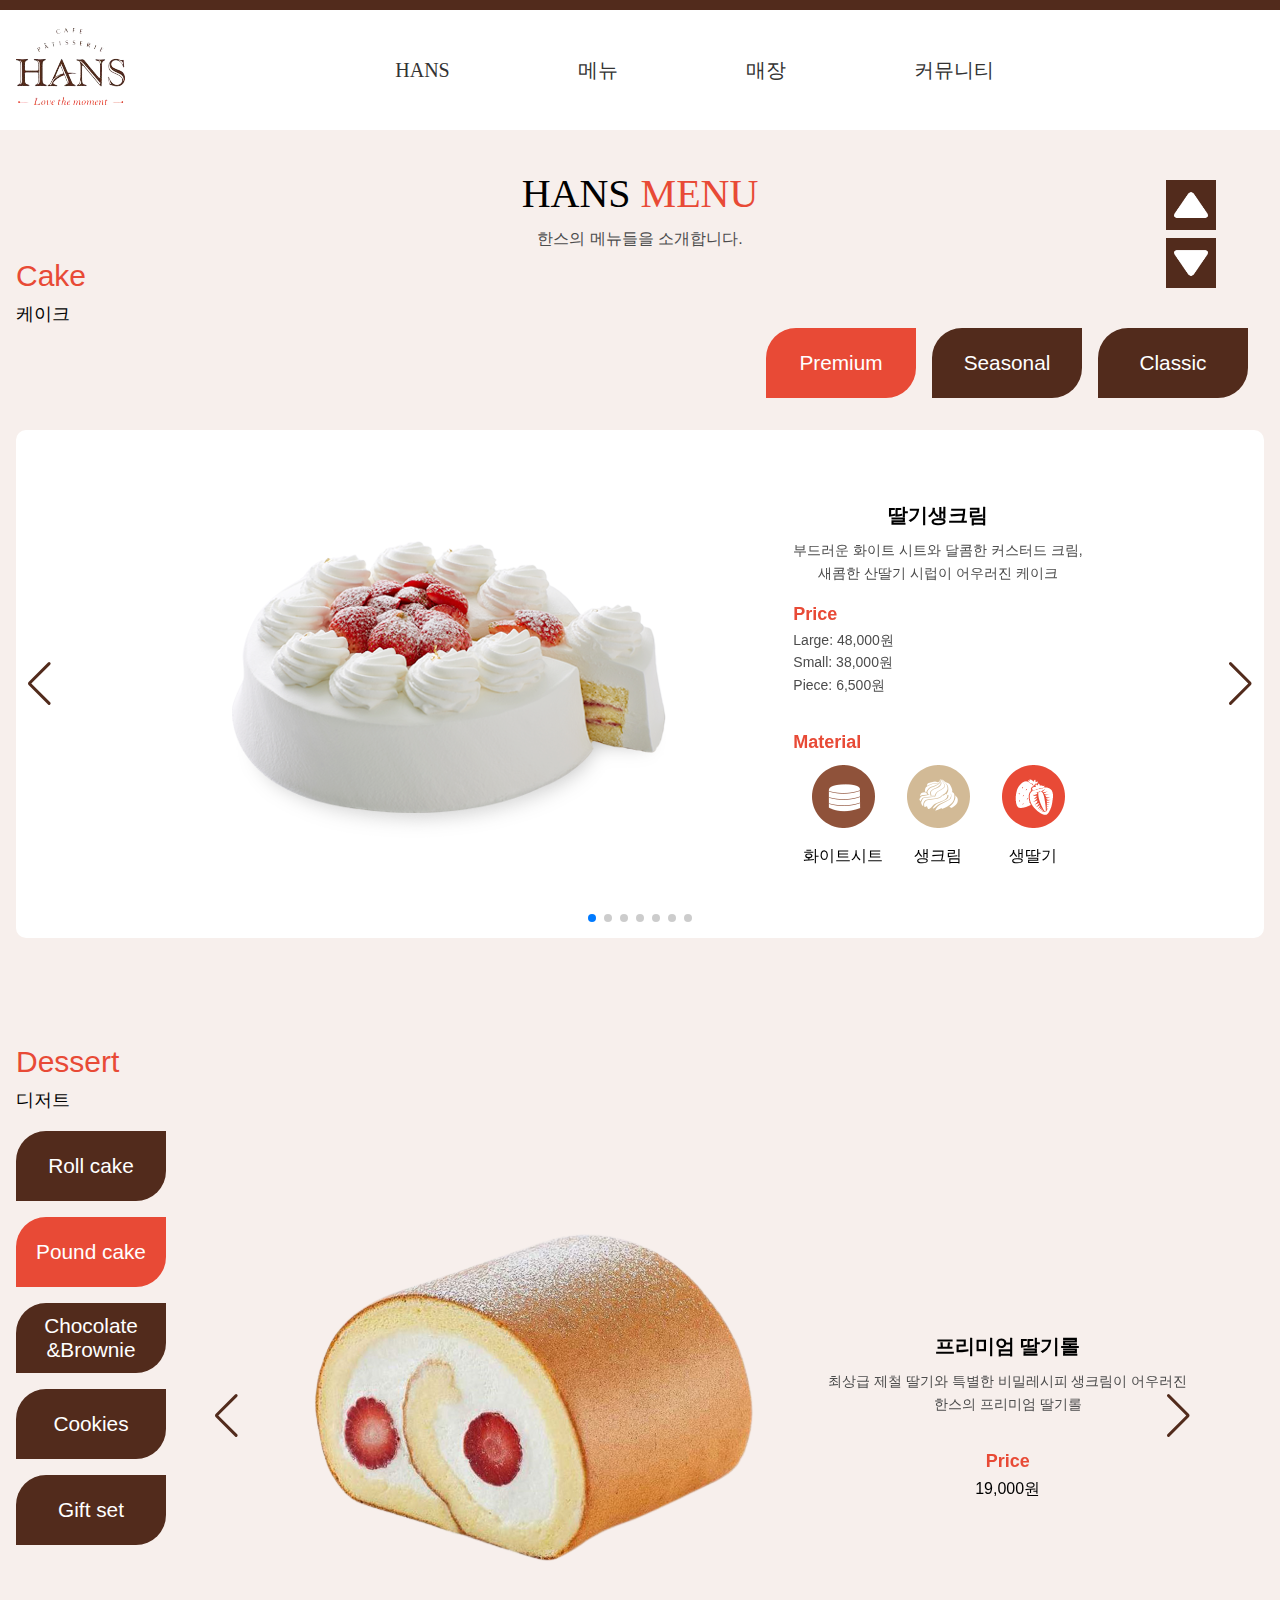
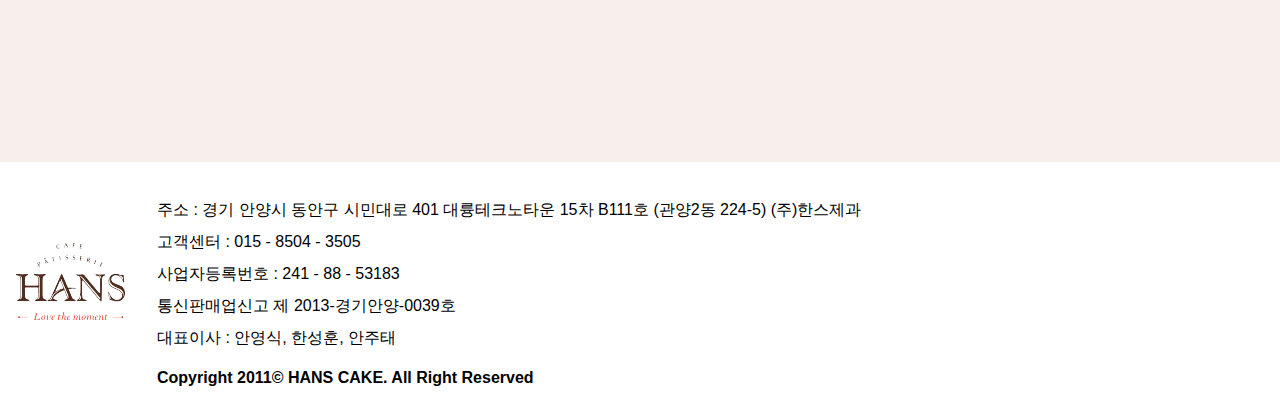
==== commit 188d655e: "2022.11.28.15:54" ====
--- a/index_sub.html
+++ b/index_sub.html
@@ -621,109 +621,112 @@
     <!-- section1 end -->
 
     <!-- section2 start -->
-    <section class="sec2">
+    <section class="sec2 mw">
       <div class="sec2_subtitle">
         <h3>Dessert</h3>
         <p>디저트</p>
       </div>
+
       <div class="sec2_btn">
         <button>Roll cake</button>
-        <button>Pound cake</button>
-        <button>Chocolate&Brownie</button>
+        <button class="on">Pound cake</button>
+        <button>
+          <p><span>Chocolate</span><span>&Brownie</span></p>
+        </button>
         <button>Cookies</button>
         <button>Gift set</button>
       </div>
       <div class="sec2_slide">
-        <article class="rollcake">
+        <article class="rollcake on">
           <div class="swiper slide1_2">
             <ul class="swiper-wrapper">
               <li class="swiper-slide">
-                <div class="sec2_2img">
+                <div class="sec2_img">
                   <img src="./img/rollcake/프리미엄딸기롤1.png" alt="" />
                 </div>
-                <div class="sec2_2dec">
-                  <div class="dec2_2title">
-                    <p>프리미엄 딸기롤</p>
-                    <p>
+                <div class="sec2_dec">
+                  <div class="dec2_title">
+                    <p class="T1_2">프리미엄 딸기롤</p>
+                    <p class="T2_2">
                       <span
                         >최상급 제철 딸기와 특별한 비밀레시피 생크림이 어우러진
                       </span>
                       <span>한스의 프리미엄 딸기롤</span>
                     </p>
-                    <div class="dec2_2price">
-                      <p>Price</p>
+                    <div class="dec2_price">
+                      <p class="P2">Price</p>
                       <p>19,000원</p>
                     </div>
                   </div>
                 </div>
               </li>
               <li class="swiper-slide">
-                <div class="sec2_2img">
+                <div class="sec2_img">
                   <img src="./img/rollcake/프리미엄롤1.png" alt="" />
                 </div>
-                <div class="sec2_2dec">
-                  <div class="dec2_2title">
-                    <p>프리미엄롤</p>
-                    <p>
+                <div class="sec2_dec">
+                  <div class="dec2_title">
+                    <p class="T1_2">프리미엄롤</p>
+                    <p class="T2_2">
                       <span>느끼함 없이 입안에서 녹아내리는듯한 </span>
                       <span>한스의 프리미엄 생크림 롤케이크</span>
                     </p>
-                    <div class="dec2_2price">
-                      <p>Price</p>
+                    <div class="dec2_price">
+                      <p class="P2">Price</p>
                       <p>18,000원</p>
                     </div>
                   </div>
                 </div>
               </li>
               <li class="swiper-slide">
-                <div class="sec2_2img">
+                <div class="sec2_img">
                   <img src="./img/rollcake/치즈롤2.png" alt="" />
                 </div>
-                <div class="sec2_2dec">
-                  <div class="dec2_2title">
-                    <p>치즈롤</p>
-                    <p>
+                <div class="sec2_dec">
+                  <div class="dec2_title">
+                    <p class="T2_1">치즈롤</p>
+                    <p class="T2_2">
                       <span>부드러운 치즈크림과 상큼한 산딸기잼을 </span>
                       <span>화이트 시트로 감싼 롤케이크</span>
                     </p>
-                    <div class="dec2_2price">
-                      <p>Price</p>
+                    <div class="dec2_price">
+                      <p class="P2">Price</p>
                       <p>16,000원</p>
                     </div>
                   </div>
                 </div>
               </li>
               <li class="swiper-slide">
-                <div class="sec2_2img">
+                <div class="sec2_img">
                   <img src="./img/rollcake/초코롤1.png" alt="" />
                 </div>
-                <div class="sec2_2dec">
-                  <div class="dec2_2title">
-                    <p>초코롤</p>
-                    <p>
+                <div class="sec2_dec">
+                  <div class="dec2_title">
+                    <p class="T1_2">초코롤</p>
+                    <p class="T2_2">
                       <span>진하고 부드러운 초콜릿크림을 </span>
                       <span>초코시트로 감싼 초코 두배 롤케이크</span>
                     </p>
-                    <div class="dec2_2price">
-                      <p>Price</p>
+                    <div class="dec2_price">
+                      <p class="P2">Price</p>
                       <p>16,000원</p>
                     </div>
                   </div>
                 </div>
               </li>
               <li class="swiper-slide">
-                <div class="sec2_2img">
+                <div class="sec2_img">
                   <img src="./img/rollcake/녹차롤1.png" alt="" />
                 </div>
-                <div class="sec2_2dec">
-                  <div class="dec2_2title">
-                    <p>녹차롤</p>
-                    <p>
+                <div class="sec2_dec">
+                  <div class="dec2_title">
+                    <p class="T1_2">녹차롤</p>
+                    <p class="T2_2">
                       <span>향긋한 녹차 크림과 고소한 팥을 </span>
                       <span>녹차 시트로 감싼 롤케이크</span>
                     </p>
-                    <div class="dec2_2price">
-                      <p>Price</p>
+                    <div class="dec2_price">
+                      <p class="P2">Price</p>
                       <p>16,000원</p>
                     </div>
                   </div>
@@ -731,7 +734,6 @@
               </li>
             </ul>
           </div>
-          <div class="swiper-pagination pg1_2"></div>
           <div class="swiper-button-next next1_2"></div>
           <div class="swiper-button-prev prev1_2"></div>
         </article>
@@ -739,36 +741,36 @@
           <div class="swiper slide2_2">
             <ul class="swiper-wrapper">
               <li class="swiper-slide">
-                <div class="sec2_2img">
+                <div class="sec2_Pimg">
                   <img src="./img/poundcake/기본파운드.png" alt="" />
                 </div>
-                <div class="sec2_2dec">
-                  <div class="dec2_2title">
-                    <p>레몬 파운드</p>
-                    <p>
+                <div class="sec2_dec">
+                  <div class="dec2_title">
+                    <p class="T1_2">레몬 파운드</p>
+                    <p class="T2_2">
                       <span>싱그러운 레몬향과 버터향이 가득한</span>
                       <span>레몬 파운드</span>
                     </p>
-                    <div class="dec2_2price">
-                      <p>Price</p>
+                    <div class="dec2_price">
+                      <p class="P2">Price</p>
                       <p>20,000원</p>
                     </div>
                   </div>
                 </div>
               </li>
               <li class="swiper-slide">
-                <div class="sec2_2img">
+                <div class="sec2_Pimg">
                   <img src="./img/poundcake/오렌지파운드.png" alt="" />
                 </div>
-                <div class="sec2_2dec">
-                  <div class="dec2_2title">
-                    <p>오렌지 파운드</p>
-                    <p>
+                <div class="sec2_dec">
+                  <div class="dec2_title">
+                    <p class="T1_2">오렌지 파운드</p>
+                    <p class="T2_2">
                       <span>상큼한 오렌지향과 버터향이 가득한</span>
                       <span>오렌지 파운드</span>
                     </p>
-                    <div class="dec2_2price">
-                      <p>Price</p>
+                    <div class="dec2_price">
+                      <p class="P2">Price</p>
                       <p>20,000원</p>
                     </div>
                   </div>
@@ -776,7 +778,6 @@
               </li>
             </ul>
           </div>
-          <div class="swiper-pagination pg2_2"></div>
           <div class="swiper-button-next next2_2"></div>
           <div class="swiper-button-prev prev2_2"></div>
         </article>
@@ -784,36 +785,36 @@
           <div class="swiper slide3_2">
             <ul class="swiper-wrapper">
               <li class="swiper-slide">
-                <div class="sec2_2img">
+                <div class="sec2_img">
                   <img src="./img/chocobrownie/초콜릿.png" alt="" />
                 </div>
-                <div class="sec2_2dec">
-                  <div class="dec2_2title">
-                    <p>초콜릿</p>
-                    <p>
+                <div class="sec2_dec">
+                  <div class="dec2_title">
+                    <p class="T1_2">초콜릿</p>
+                    <p class="T2_2">
                       <span>부드럽고 달콤한 밀크초콜릿으로 구성된</span>
                       <span>초콜릿 세트</span>
                     </p>
-                    <div class="dec2_2price">
-                      <p>Price</p>
+                    <div class="dec2_price">
+                      <p class="P2">Price</p>
                       <p>13,000원</p>
                     </div>
                   </div>
                 </div>
               </li>
               <li class="swiper-slide">
-                <div class="sec2_2img">
+                <div class="sec2_img">
                   <img src="./img/chocobrownie/브라우니.png" alt="" />
                 </div>
-                <div class="sec2_2dec">
-                  <div class="dec2_2title">
-                    <p>브라우니</p>
-                    <p>
+                <div class="sec2_dec">
+                  <div class="dec2_title">
+                    <p class="T1_2">브라우니</p>
+                    <p class="T2_2">
                       <span>진한 초콜릿과 고소한 호두의 풍미가 가득한</span>
                       <span>한스의 브라우니</span>
                     </p>
-                    <div class="dec2_2price">
-                      <p>Price</p>
+                    <div class="dec2_price">
+                      <p class="P2">Price</p>
                       <p>4,000원</p>
                     </div>
                   </div>
@@ -821,7 +822,6 @@
               </li>
             </ul>
           </div>
-          <div class="swiper-pagination pg3_2"></div>
           <div class="swiper-button-next next3_2"></div>
           <div class="swiper-button-prev prev3_2"></div>
         </article>
@@ -829,113 +829,113 @@
           <div class="swiper slide4_2">
             <ul class="swiper-wrapper">
               <li class="swiper-slide">
-                <div class="sec2_2img">
+                <div class="sec2_img">
                   <img src="./img/cookies/오리지널아망.png" alt="" />
                 </div>
-                <div class="sec2_2dec">
-                  <div class="dec2_2title">
-                    <p>오리지널 디아망</p>
-                    <p>
+                <div class="sec2_dec">
+                  <div class="dec2_title">
+                    <p class="T1_2">오리지널 디아망</p>
+                    <p class="T2_2">
                       <span>부드럽고 달콤한 바닐라의 풍미가 가득한</span>
                       <span>오리지널 디아망</span>
                     </p>
-                    <div class="dec2_2price">
-                      <p>Price</p>
+                    <div class="dec2_price">
+                      <p class="P2">Price</p>
                       <p>6,500원</p>
                     </div>
                   </div>
                 </div>
               </li>
               <li class="swiper-slide">
-                <div class="sec2_2img">
+                <div class="sec2_img">
                   <img src="./img/cookies/코코넛아망.png" alt="" />
                 </div>
-                <div class="sec2_2dec">
-                  <div class="dec2_2title">
-                    <p>코코넛 디아망</p>
-                    <p>
+                <div class="sec2_dec">
+                  <div class="dec2_title">
+                    <p class="T1_2">코코넛 디아망</p>
+                    <p class="T2_2">
                       <span>고소한 코코넛과육이 가득 들어있는</span>
                       <span>코코넛 디아망</span>
                     </p>
-                    <div class="dec2_2price">
-                      <p>Price</p>
+                    <div class="dec2_price">
+                      <p class="P2">Price</p>
                       <p>6,500원</p>
                     </div>
                   </div>
                 </div>
               </li>
               <li class="swiper-slide">
-                <div class="sec2_2img">
+                <div class="sec2img">
                   <img src="./img/cookies/초코아망.png" alt="" />
                 </div>
-                <div class="sec2_2dec">
-                  <div class="dec2_2title">
-                    <p>초코 디아망</p>
-                    <p>
+                <div class="sec2_dec">
+                  <div class="dec2_title">
+                    <p class="T1_2">초코 디아망</p>
+                    <p class="T2_2">
                       <span>달콤한 초콜릿의 맛과 향을 그대로 느낄 수 있는</span>
                       <span>초코 디아망</span>
                     </p>
-                    <div class="dec2_2price">
-                      <p>Price</p>
+                    <div class="dec2_price">
+                      <p class="P2">Price</p>
                       <p>6,500원</p>
                     </div>
                   </div>
                 </div>
               </li>
               <li class="swiper-slide">
-                <div class="sec2_2img">
+                <div class="sec2_img">
                   <img src="./img/cookies/오리지날몬드.png" alt="" />
                 </div>
-                <div class="sec2_2dec">
-                  <div class="dec2_2title">
-                    <p>아몬드 딜라이트 오리지널</p>
-                    <p>
+                <div class="sec2_dec">
+                  <div class="dec2_title">
+                    <p class="T1_2">아몬드 딜라이트 오리지널</p>
+                    <p class="T2_2">
                       <span
                         >고소한 아몬드와 버텨향이 가득한 고급스러운 풍미의</span
                       >
                       <span>아몬드 딜라이트 오리지널</span>
                     </p>
-                    <div class="dec2_2price">
-                      <p>Price</p>
+                    <div class="dec2_price">
+                      <p class="P2">Price</p>
                       <p>6,500원</p>
                     </div>
                   </div>
                 </div>
               </li>
               <li class="swiper-slide">
-                <div class="sec2_2img">
+                <div class="sec2_img">
                   <img src="./img/cookies/녹차몬드.png" alt="" />
                 </div>
-                <div class="sec2_2dec">
-                  <div class="dec2_2title">
-                    <p>아몬드 딜라이트 마차</p>
-                    <p>
+                <div class="sec2_dec">
+                  <div class="dec2_title">
+                    <p class="T1_2">아몬드 딜라이트 마차</p>
+                    <p class="T2_2">
                       <span
                         >담백하고 쌉싸름한 마차향과 고소한 아몬드, 부드러운
                         버터향의</span
                       >
                       <span>아몬드 딜라이트 마차</span>
                     </p>
-                    <div class="dec2_2price">
-                      <p>Price</p>
+                    <div class="dec2_price">
+                      <p class="P2">Price</p>
                       <p>6,500원</p>
                     </div>
                   </div>
                 </div>
               </li>
               <li class="swiper-slide">
-                <div class="sec2_2img">
+                <div class="sec2_img">
                   <img src="./img/cookies/초코몬드.png" alt="" />
                 </div>
-                <div class="sec2_2dec">
-                  <div class="dec2_2title">
-                    <p>아몬드 딜라이트 얼그레이</p>
-                    <p>
+                <div class="sec2_dec">
+                  <div class="dec2_title">
+                    <p class="T1_2">아몬드 딜라이트 얼그레이</p>
+                    <p class="T2_2">
                       <span>고소한 아몬드와 버터, 얼그레이 향이 은은한</span>
                       <span>아몬드 딜라이트 얼그레이</span>
                     </p>
-                    <div class="dec2_2price">
-                      <p>Price</p>
+                    <div class="dec2_price">
+                      <p class="P2">Price</p>
                       <p>6,500원</p>
                     </div>
                   </div>
@@ -943,7 +943,6 @@
               </li>
             </ul>
           </div>
-          <div class="swiper-pagination pg4_2"></div>
           <div class="swiper-button-next next4_2"></div>
           <div class="swiper-button-prev prev4_2"></div>
         </article>
@@ -951,90 +950,90 @@
           <div class="swiper slide5_2">
             <ul class="swiper-wrapper">
               <li class="swiper-slide">
-                <div class="sec2_2img">
+                <div class="sec2_img">
                   <img src="./img/giftset/선물세트.png" alt="" />
                 </div>
-                <div class="sec2_2dec">
-                  <div class="dec2_2title">
-                    <p>선물세트A</p>
-                    <p>
+                <div class="sec2_dec">
+                  <div class="dec2_title">
+                    <p class="T1_2">선물세트A</p>
+                    <p class="T2_2">
                       <span>휘낭시에, 다쿠아즈, 브라우니로 구성된</span>
                       <span>선물세트A</span>
                     </p>
-                    <div class="dec2_2price">
-                      <p>Price</p>
+                    <div class="dec2_price">
+                      <p class="P2">Price</p>
                       <p>18,000원</p>
                     </div>
                   </div>
                 </div>
               </li>
               <li class="swiper-slide">
-                <div class="sec2_2img">
+                <div class="sec2_img">
                   <img src="./img/giftset/선물세트2.png" alt="" />
                 </div>
-                <div class="sec2_2dec">
-                  <div class="dec2_2title">
-                    <p>선물세트B</p>
-                    <p>
+                <div class="sec2_dec">
+                  <div class="dec2_title">
+                    <p class="T1_2">선물세트B</p>
+                    <p class="T2_2">
                       <span>다양한 쿠키들로 구성된</span>
                       <span>선물세트B</span>
                     </p>
-                    <div class="dec2_2price">
-                      <p>Price</p>
+                    <div class="dec2_price">
+                      <p class="P2">Price</p>
                       <p>32,300원</p>
                     </div>
                   </div>
                 </div>
               </li>
               <li class="swiper-slide">
-                <div class="sec2_2img">
+                <div class="sec2_img">
                   <img src="./img/giftset/선물세트3.png" alt="" />
                 </div>
-                <div class="sec2_2dec">
-                  <div class="dec2_2title">
-                    <p>선물세트C</p>
-                    <p>
+                <div class="sec2_dec">
+                  <div class="dec2_title">
+                    <p class="T1_2">선물세트C</p>
+                    <p class="T2_2">
                       <span>브리우니와 디아망 쿠키로 구성된</span>
                       <span>선물세트C</span>
                     </p>
-                    <div class="dec2_2price">
-                      <p>Price</p>
+                    <div class="dec2_price">
+                      <p class="P2">Price</p>
                       <p>34,300원</p>
                     </div>
                   </div>
                 </div>
               </li>
               <li class="swiper-slide">
-                <div class="sec2_2img">
+                <div class="sec2_img">
                   <img src="./img/giftset/선물세트4.png" alt="" />
                 </div>
-                <div class="sec2_2dec">
-                  <div class="dec2_2title">
-                    <p>선물세트D</p>
-                    <p>
+                <div class="sec2_dec">
+                  <div class="dec2_title">
+                    <p class="T1_2">선물세트D</p>
+                    <p class="T2_2">
                       <span>파운드, 쿠키들로 구성된</span>
                       <span>선물세트D</span>
                     </p>
-                    <div class="dec2_2price">
-                      <p>Price</p>
+                    <div class="dec2_price">
+                      <p class="P2">Price</p>
                       <p>36,800원</p>
                     </div>
                   </div>
                 </div>
               </li>
               <li class="swiper-slide">
-                <div class="sec2_2img">
+                <div class="sec2_img">
                   <img src="./img/giftset/선물세트5.png" alt="" />
                 </div>
-                <div class="sec2_2dec">
-                  <div class="dec2_2title">
-                    <p>선물세트E</p>
-                    <p>
+                <div class="sec2_dec">
+                  <div class="dec2_title">
+                    <p class="T1_2">선물세트E</p>
+                    <p class="T2_2">
                       <span>롤케이크와 쿠키들로 구성된</span>
                       <span>선물세트E</span>
                     </p>
-                    <div class="dec2_2price">
-                      <p>Price</p>
+                    <div class="dec2_price">
+                      <p class="P2">Price</p>
                       <p>37,800원</p>
                     </div>
                   </div>
@@ -1042,7 +1041,6 @@
               </li>
             </ul>
           </div>
-          <div class="swiper-pagination pg5_2"></div>
           <div class="swiper-button-next next5_2"></div>
           <div class="swiper-button-prev prev5_2"></div>
         </article>
@@ -1603,6 +1601,8 @@
         pagination: {
           el: ".pg1_1",
         },
+        loop: true,
+        loopAdditionalSlides: 1,
       });
       var swiper2 = new Swiper(".slide2_1", {
         navigation: {
@@ -1612,6 +1612,8 @@
         pagination: {
           el: ".pg2_1",
         },
+        loop: true,
+        loopAdditionalSlides: 1,
       });
       var swiper3 = new Swiper(".slide3_1", {
         navigation: {
@@ -1621,6 +1623,8 @@
         pagination: {
           el: ".pg3_1",
         },
+        loop: true,
+        loopAdditionalSlides: 1,
       });
     </script>
     <script>
@@ -1629,45 +1633,45 @@
           nextEl: ".next1_2",
           prevEl: ".prev1_2",
         },
-        pagination: {
-          el: ".pg1_2",
-        },
+
+        loop: true,
+        loopAdditionalSlides: 1,
       });
       var swiper2 = new Swiper(".slide2_2", {
         navigation: {
           nextEl: ".next2_2",
           prevEl: ".prev2_2",
         },
-        pagination: {
-          el: ".pg2_2",
-        },
+
+        loop: true,
+        loopAdditionalSlides: 1,
       });
       var swiper3 = new Swiper(".slide3_2", {
         navigation: {
           nextEl: ".next3_2",
           prevEl: ".prev3_2",
         },
-        pagination: {
-          el: ".pg3_2",
-        },
+
+        loop: true,
+        loopAdditionalSlides: 1,
       });
       var swiper4 = new Swiper(".slide4_2", {
         navigation: {
           nextEl: ".next4_2",
           prevEl: ".prev4_2",
         },
-        pagination: {
-          el: ".pg4_2",
-        },
+
+        loop: true,
+        loopAdditionalSlides: 1,
       });
       var swiper5 = new Swiper(".slide5_2", {
         navigation: {
           nextEl: ".next5_2",
           prevEl: ".prev5_2",
         },
-        pagination: {
-          el: ".pg5_2",
-        },
+
+        loop: true,
+        loopAdditionalSlides: 1,
       });
     </script>
     <script>
@@ -1679,6 +1683,8 @@
         pagination: {
           el: ".pg1_3",
         },
+        loop: true,
+        loopAdditionalSlides: 1,
       });
       var swiper2 = new Swiper(".slide2_3", {
         navigation: {
@@ -1688,6 +1694,8 @@
         pagination: {
           el: ".pg2_3",
         },
+        loop: true,
+        loopAdditionalSlides: 1,
       });
       var swiper3 = new Swiper(".slide3_3", {
         navigation: {
@@ -1697,6 +1705,8 @@
         pagination: {
           el: ".pg3_3",
         },
+        loop: true,
+        loopAdditionalSlides: 1,
       });
       var swiper4 = new Swiper(".slide4_3", {
         navigation: {
@@ -1706,6 +1716,8 @@
         pagination: {
           el: ".pg4_3",
         },
+        loop: true,
+        loopAdditionalSlides: 1,
       });
     </script>
     <script>
@@ -1714,6 +1726,8 @@
           nextEl: ".next4",
           prevEl: ".prev4",
         },
+        loop: true,
+        loopAdditionalSlides: 1,
       });
     </script>
   </body>
--- a/css&java/common1.css
+++ b/css&java/common1.css
@@ -254,9 +254,32 @@
   display: block;
   /* border: 1px solid blue; */
 }
-
+.next1_1,
+.next2_1,
+.next3_1,
+.prev1_1,
+.prev2_1,
+.prev3_1 {
+  color: var(--main-c1);
+}
 /* sec1 end */
 
+/* sec2 start */
+.sec2 {
+  /* border: 1px solid blue; */
+  margin-top: 100px;
+}
+.sec2_subtitle {
+  /* border: 1px solid blue; */
+}
+.sec2_subtitle h3 {
+  color: var(--main-c2);
+  font-size: 30px;
+}
+.sec2_subtitle > p {
+  font-size: 18px;
+}
+/* sec2 end */
 /* footer start */
 .ft {
   background-color: white;
@@ -278,8 +301,90 @@
   padding-top: 0.5rem;
   font-weight: bold;
 }
+.sec2_btn {
+  /* display: flex;
+  justify-content: flex-end; */
+}
+.sec2_btn button {
+  display: block;
+  background-color: var(--main-c1);
+  border: none;
+  color: var(--font-c3);
+  width: 150px;
+  height: 70px;
+  border-radius: 30px 0 30px 0;
+  cursor: pointer;
+  margin-top: 1rem;
+  font-size: 1.3rem;
+}
+.sec2_slide {
+  /* border: 1px solid blue; */
+  width: 80%;
+  margin-top: -30%;
+  margin-left: 15%;
+}
+.sec2_btn button.on {
+  background-color: var(--main-c2);
+}
+.sec2_btn span {
+  display: block;
+}
+.sec2_slide article {
+  display: none;
+  position: relative;
+}
+.sec2_slide article.on {
+  display: block;
+}
+.sec2_slide .swiper-wrapper li {
+  display: flex;
+  justify-content: center;
+  text-align: center;
+}
+.sec2_slide .dec2_title {
+  /* border: 1px solid tomato; */
+  padding: 5rem 0;
+  margin: 5rem 0;
+}
+.dec2_title .T1_2 {
+  font-size: 20px;
+  font-weight: bolder;
+}
+.dec2_title .T2_2 {
+  padding-top: 0.5rem;
+}
+.dec2_title .T2_2 span {
+  display: block;
+  font-size: 14px;
+  color: var(--font-c2);
+}
+.dec2_price {
+  /* border: 1px solid blue; */
+  padding-top: 2rem;
+}
+.dec2_price .P2 {
+  color: var(--main-c2);
+  font-size: 18px;
+  font-weight: bolder;
+}
+.sec2_Pimg > img {
+  /* border: 1px solid red; */
+  width: 60%;
+}
+.next1_2,
+.next2_2,
+.next3_2,
+.next4_2,
+.next5_2,
+.prev1_2,
+.prev2_2,
+.prev3_2,
+.prev4_2,
+.prev5_2 {
+  color: var(--main-c1);
+}
 /* footer end */
-.sec2,
+
 .sec3,
 .sec4 {
   display: none;
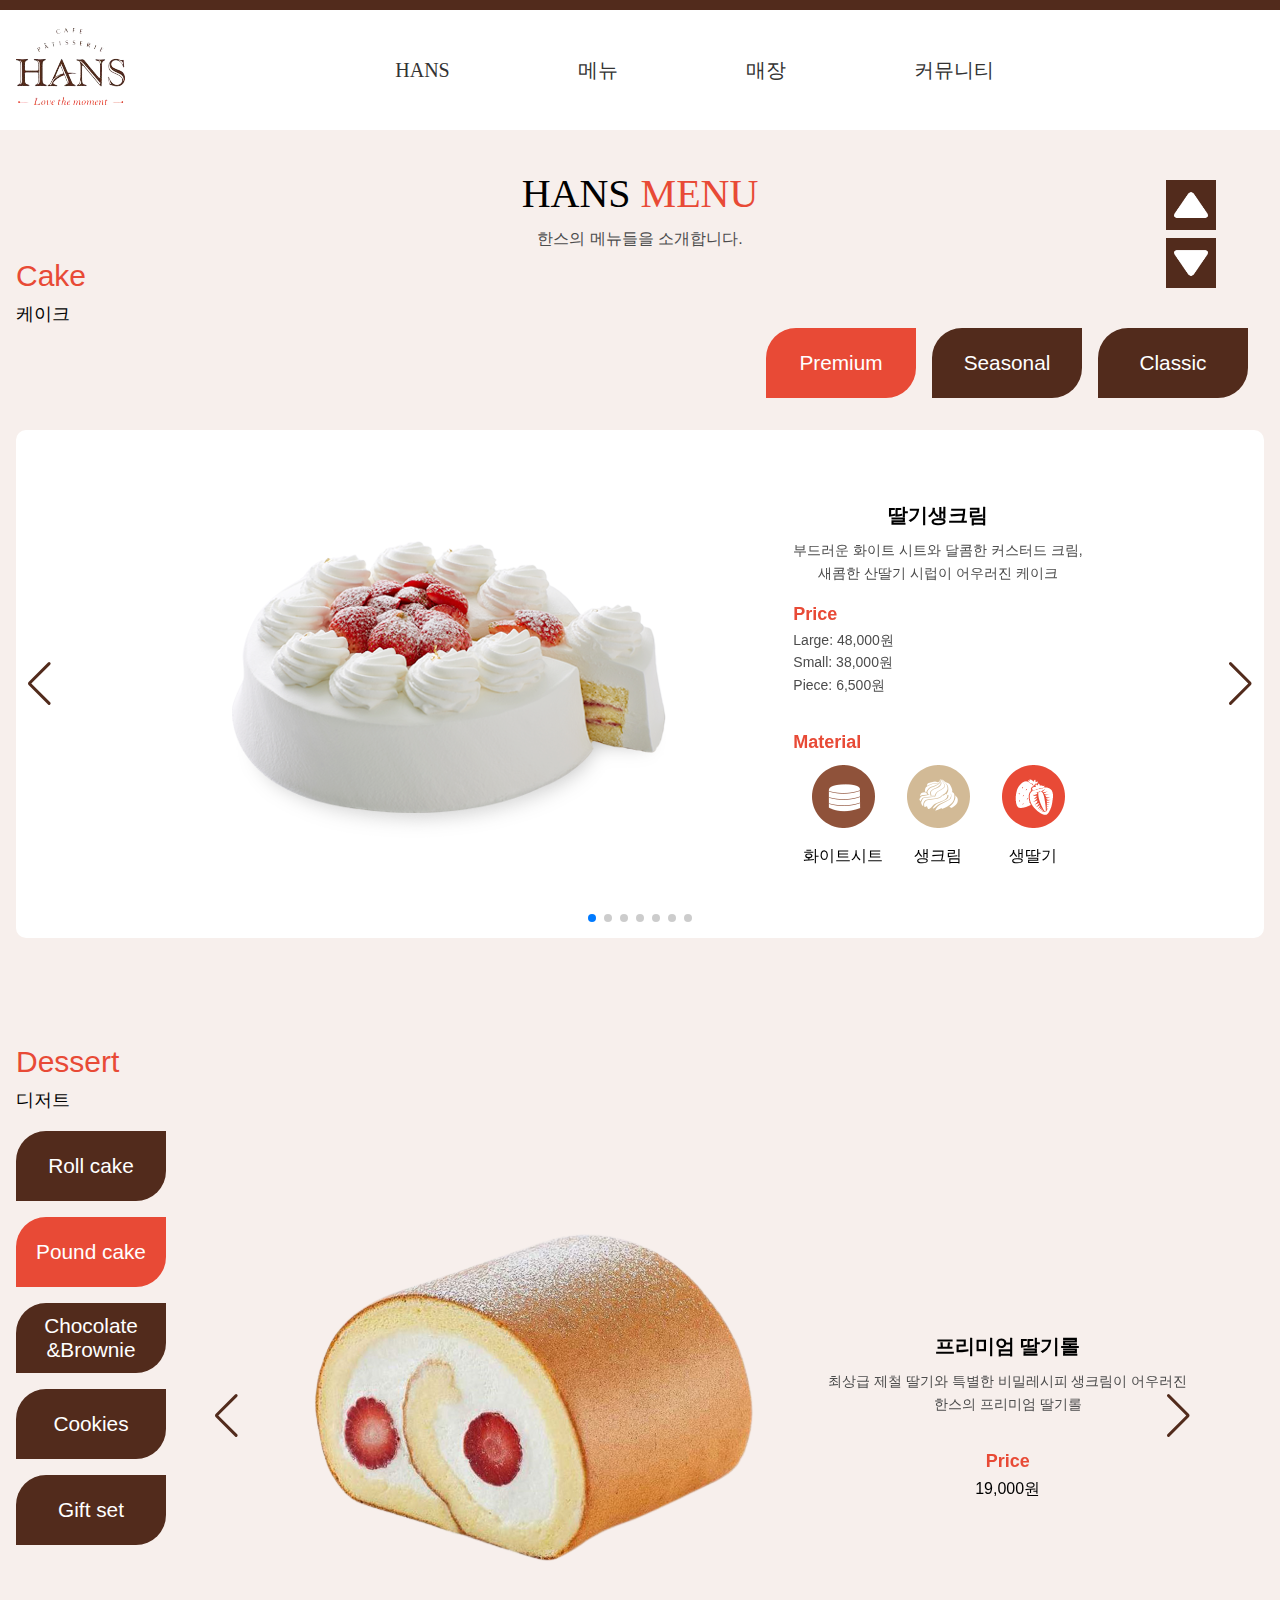
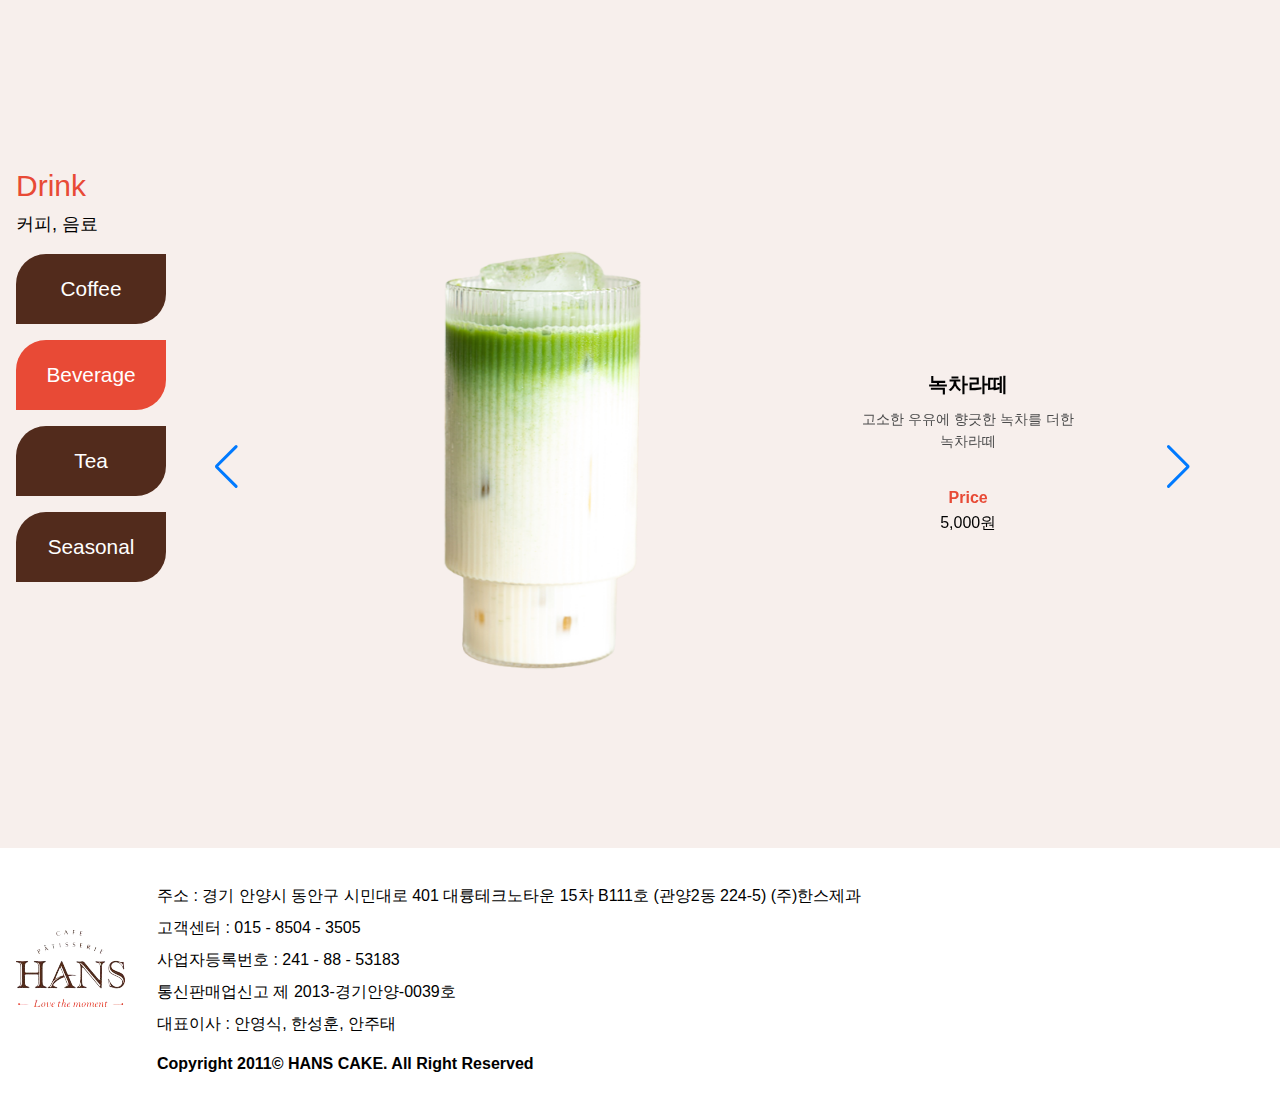
==== commit 32410a42: "2022.11.28.17:59" ====
--- a/index_sub.html
+++ b/index_sub.html
@@ -1049,14 +1049,14 @@
     <!-- section2 end -->
 
     <!-- section3 start -->
-    <section class="sec3">
+    <section class="sec3 mw">
       <div class="sec3_subtitle">
         <h3>Drink</h3>
         <p>커피, 음료</p>
       </div>
       <div class="sec3_btn">
         <button>Coffee</button>
-        <button>Beverage</button>
+        <button class="on">Beverage</button>
         <button>Tea</button>
         <button>Seasonal</button>
       </div>
@@ -1065,99 +1065,96 @@
           <div class="swiper slide1_3">
             <ul class="swiper-wrapper">
               <li class="swiper-slide">
-                <div class="sec3_2img">
+                <div class="sec3_img">
                   <img src="./img/drink/에스프레소1.png" alt="" />
                 </div>
-                <div class="sec3_2dec">
-                  <div class="dec3_2title">
-                    <p>에스프레소</p>
-                    <p>
+                <div class="sec3_dec">
+                  <div class="dec3_title">
+                    <p class="T1_3">에스프레소</p>
+                    <p class="T2_3">
                       <span>Hans만의 특제 블랜딩 원두로 추출한</span>
                       <span>에스프레소</span>
                     </p>
-                    <div class="dec3_2price">
-                      <p>Price</p>
+                    <div class="dec3_price">
+                      <p class="P3">Price</p>
                       <p>4,000원</p>
                     </div>
                   </div>
                 </div>
               </li>
               <li class="swiper-slide">
-                <div class="sec3_2img">
+                <div class="sec3_img">
                   <img src="./img/drink/아이스아메리카노.png" alt="" />
                 </div>
-                <div class="sec3_2dec">
-                  <div class="dec3_2title">
-                    <p>아메리카노</p>
-                    <p>
+                <div class="sec3_dec">
+                  <div class="dec3_title">
+                    <p class="T1_3">아메리카노</p>
+                    <p class="T2_3">
                       <span>진한 에스프레소에 물을 부어 만든</span>
                       <span>아메리카노</span>
                     </p>
-                    <div class="dec3_2price">
-                      <p>Price</p>
+                    <div class="dec3_price">
+                      <p class="P3">Price</p>
                       <p>4,000원</p>
                     </div>
                   </div>
                 </div>
               </li>
               <li class="swiper-slide">
-                <div class="sec3_2img">
-                  <img src="./img/drink/메뉴커피1.png" alt="" />
-                </div>
-                <div class="sec3_2dec">
-                  <div class="dec3_2title">
-                    <p>카페라떼</p>
-                    <p>
-                      <span
-                        >에스프레소에 신선한 우유를 더해 고소하고 부드러운맛이
-                        일품인</span
-                      >
-                      <span>카페라떼</span>
-                    </p>
-                    <div class="dec3_2price">
-                      <p>Price</p>
+                <div class="sec3_Cimg">
+                  <img src="./img/drink/메뉴커피2.png" alt="" />
+                </div>
+                <div class="sec3_dec">
+                  <div class="dec3_title">
+                    <p class="T1_3">카페라떼</p>
+                    <p class="T2_3">
+                      <span>에스프레소에 신선한 우유를 더해 </span>
+                      <span>고소하고 부드러운 맛의 카페라떼</span>
+                    </p>
+                    <div class="dec3_price">
+                      <p class="P3">Price</p>
                       <p>4,500원</p>
                     </div>
                   </div>
                 </div>
               </li>
               <li class="swiper-slide">
-                <div class="sec3_2img">
+                <div class="sec3_img">
                   <img
                     src="./img/drink/바닐라라떼1-removebg-preview.png"
                     alt=""
                   />
                 </div>
-                <div class="sec3_2dec">
-                  <div class="dec3_2title">
-                    <p>바닐라라떼</p>
-                    <p>
+                <div class="sec3_dec">
+                  <div class="dec3_title">
+                    <p class="T1_3">바닐라라떼</p>
+                    <p class="T2_3">
                       <span>카페라떼에 향긋한 바닐라 시럽을 첨가한</span>
                       <span>바닐라라떼</span>
                     </p>
-                    <div class="dec3_2price">
-                      <p>Price</p>
+                    <div class="dec3_price">
+                      <p class="P3">Price</p>
                       <p>5,000원</p>
                     </div>
                   </div>
                 </div>
               </li>
               <li class="swiper-slide">
-                <div class="sec3_2img">
+                <div class="sec3_img">
                   <img
                     src="./img/drink/모카라떼1-removebg-preview.png"
                     alt=""
                   />
                 </div>
-                <div class="sec3_2dec">
-                  <div class="dec3_2title">
-                    <p>카페모카</p>
-                    <p>
+                <div class="sec3_dec">
+                  <div class="dec3_title">
+                    <p class="T1_3">카페모카</p>
+                    <p class="T2_3">
                       <span>카페라떼에 달콤한 초콜릿 시럽이 들어간</span>
                       <span>카페모카</span>
                     </p>
-                    <div class="dec3_2price">
-                      <p>Price</p>
+                    <div class="dec3_price">
+                      <p class="P3">Price</p>
                       <p>5,000원</p>
                     </div>
                   </div>
@@ -1165,103 +1162,99 @@
               </li>
             </ul>
           </div>
-          <div class="swiper-pagination pg1_3"></div>
           <div class="swiper-button-next next1_3"></div>
           <div class="swiper-button-prev prev1_3"></div>
         </article>
-        <article class="Beverage">
+        <article class="Beverage on">
           <div class="swiper slide2_3">
             <ul class="swiper-wrapper">
               <li class="swiper-slide">
-                <div class="sec3_2img">
-                  <img src="./img/drink/녹차라떼.png" alt="" />
-                </div>
-                <div class="sec3_2dec">
-                  <div class="dec3_2title">
-                    <p>녹차라떼</p>
-                    <p>
+                <div class="sec3_img">
+                  <img src="./img/drink/녹차라떼1.png" alt="" />
+                </div>
+                <div class="sec3_dec">
+                  <div class="dec3_title">
+                    <p class="T1_3">녹차라떼</p>
+                    <p class="T2_3">
                       <span>고소한 우유에 향긋한 녹차를 더한</span>
                       <span>녹차라떼</span>
                     </p>
-                    <div class="dec3_2price">
-                      <p>Price</p>
+                    <div class="dec3_price">
+                      <p class="P3">Price</p>
                       <p>5,000원</p>
                     </div>
                   </div>
                 </div>
               </li>
               <li class="swiper-slide">
-                <div class="sec3_2img">
-                  <img
-                    src="./img/drink/바나나밀크쉐이크-removebg-preview.png"
-                    alt=""
-                  />
-                </div>
-                <div class="sec3_2dec">
-                  <div class="dec3_2title">
-                    <p>바나나 밀크쉐이크</p>
-                    <p>
+                <div class="sec3_img">
+                  <img src="./img/drink/바나나밀크쉐이크1.png" alt="" />
+                </div>
+                <div class="sec3_dec">
+                  <div class="dec3_title">
+                    <p class="T1_3">바나나 밀크쉐이크</p>
+                    <p class="T2_3">
                       <span
                         >달콤한 바나나와 우유를 함께 갈아 부드럽고 고소한</span
                       >
                       <span>바나나 밀크쉐이크</span>
                     </p>
-                    <div class="dec3_2price">
-                      <p>Price</p>
+                    <div class="dec3_price">
+                      <p class="P3">Price</p>
                       <p>5,500원</p>
                     </div>
                   </div>
                 </div>
               </li>
               <li class="swiper-slide">
-                <div class="sec3_2img">
-                  <img src="./img/drink/딸기스무디.png" alt="" />
-                </div>
-                <div class="sec3_2dec">
-                  <div class="dec3_2title">
-                    <p>딸기스무디</p>
-                    <p>
+                <div class="sec3_img">
+                  <img src="./img/drink/딸기스무디1.png" alt="" />
+                </div>
+                <div class="sec3_dec">
+                  <div class="dec3_title">
+                    <p class="T1_3">딸기스무디</p>
+                    <p class="T2_3">
                       <span>신선하고 달콤한 딸기로 만든</span>
                       <span>딸기스무디</span>
                     </p>
-                    <div class="dec3_2price">
-                      <p>Price</p>
+                    <div class="dec3_price">
+                      <p class="P3">Price</p>
                       <p>5,500원</p>
                     </div>
                   </div>
                 </div>
               </li>
               <li class="swiper-slide">
-                <div class="sec3_2img">
-                  <img src="./img/drink/블루베리스무디 (1).png" alt="" />
-                </div>
-                <div class="sec3_2dec">
-                  <div class="dec3_2title">
-                    <p>블루베리스무디</p>
-                    <p>
+                <div class="sec3_img">
+                  <img src="./img/drink/블루베리1.png" alt="" />
+                </div>
+                <div class="sec3_dec">
+                  <div class="dec3_title">
+                    <p class="T1_3">블루베리스무디</p>
+                    <p class="T2_3">
                       <span>신선하고 달콤한 블루베리로 만든</span>
                       <span>블루베리스무디</span>
                     </p>
-                    <div class="dec3_2price">
-                      <p>Price</p>
+                    <div class="dec3_price">
+                      <p class="P3">Price</p>
                       <p>5,500원</p>
                     </div>
                   </div>
                 </div>
               </li>
               <li class="swiper-slide">
-                <div class="sec3_2img">
+                <div class="sec3_img">
                   <img src="./img/drink/망고스무디.png" alt="" />
                 </div>
-                <div class="sec3_2dec">
-                  <div class="dec3_2title">
-                    <p>망고스무디</p>
-                    <p>
+                <div class="sec3_dec">
+                  <div class="dec3_title">
+                    <p class="T1_3">망고스무디</p>
+                    <p class="T2_3">
                       <span>달콤한 망고를 곱게 갈아낸</span>
                       <span>망고스무디</span>
                     </p>
-                    <div class="dec3_2price">
-                      <p>Price</p>
+                    <div class="dec3_price">
+                      <p class="P3">Price</p>
                       <p>5,500원</p>
                     </div>
                   </div>
@@ -1269,7 +1262,6 @@
               </li>
             </ul>
           </div>
-          <div class="swiper-pagination pg2_3"></div>
           <div class="swiper-button-next next2_3"></div>
           <div class="swiper-button-prev prev2_3"></div>
         </article>
@@ -1277,54 +1269,54 @@
           <div class="swiper slide3_3">
             <ul class="swiper-wrapper">
               <li class="swiper-slide">
-                <div class="sec3_2img">
-                  <img src="./img/drinK/홍차.png" alt="" />
-                </div>
-                <div class="sec3_2dec">
-                  <div class="dec3_2title">
-                    <p>오가닉 얼그레이</p>
-                    <p>
+                <div class="sec3_img">
+                  <img src="./img/drinK/홍차1.png" alt="" />
+                </div>
+                <div class="sec3_dec">
+                  <div class="dec3_title">
+                    <p class="T1_3">오가닉 얼그레이</p>
+                    <p class="T2_3">
                       <span>진하게 우려내 향긋한</span>
                       <span>오가닉 얼그레이</span>
                     </p>
-                    <div class="dec3_2price">
-                      <p>Price</p>
+                    <div class="dec3_price">
+                      <p class="P3">Price</p>
                       <p>4,000원</p>
                     </div>
                   </div>
                 </div>
               </li>
               <li class="swiper-slide">
-                <div class="sec3_2img">
-                  <img src="./img/drink/루이보스1.png" alt="" />
-                </div>
-                <div class="sec3_2dec">
-                  <div class="dec3_2title">
-                    <p>오가닉 페퍼민트 루이보스</p>
-                    <p>
+                <div class="sec3_img">
+                  <img src="./img/drink/루이보스2.png" alt="" />
+                </div>
+                <div class="sec3_dec">
+                  <div class="dec3_title">
+                    <p class="T1_3">오가닉 페퍼민트 루이보스</p>
+                    <p class="T2_3">
                       <span>시원하고 상쾌한 페퍼민트향의</span>
                       <span>오가닉 페퍼민트 루이보스</span>
                     </p>
-                    <div class="dec3_2price">
-                      <p>Price</p>
+                    <div class="dec3_price">
+                      <p class="P3">Price</p>
                       <p>4,000원</p>
                     </div>
                   </div>
                 </div>
               </li>
               <li class="swiper-slide">
-                <div class="sec3_2img">
+                <div class="sec3_img">
                   <img src="./img/drink/캐모마일.png" alt="" />
                 </div>
-                <div class="sec3_2dec">
-                  <div class="dec3_2title">
-                    <p>오가닉 캐모마일</p>
-                    <p>
+                <div class="sec3_dec">
+                  <div class="dec3_title">
+                    <p class="T1_3">오가닉 캐모마일</p>
+                    <p class="T2_3">
                       <span>부드러운 캐모마일 향의</span>
                       <span>오가닉 캐모마일</span>
                     </p>
-                    <div class="dec3_2price">
-                      <p>Price</p>
+                    <div class="dec3_price">
+                      <p class="P3">Price</p>
                       <p>4,000원</p>
                     </div>
                   </div>
@@ -1332,7 +1324,6 @@
               </li>
             </ul>
           </div>
-          <div class="swiper-pagination pg3_3"></div>
           <div class="swiper-button-next next3_3"></div>
           <div class="swiper-button-prev prev3_3"></div>
         </article>
@@ -1340,54 +1331,54 @@
           <div class="swiper slide4_3">
             <ul class="swiper-wrapper">
               <li class="swiper-slide">
-                <div class="sec3_2img">
-                  <img src="./img/drink/수박주스.png" alt="" />
-                </div>
-                <div class="sec3_2dec">
-                  <div class="dec3_2title">
-                    <p>수박주스</p>
-                    <p>
+                <div class="sec3_img">
+                  <img src="./img/drink/수박음료1.png" alt="" />
+                </div>
+                <div class="sec3_dec">
+                  <div class="dec3_title">
+                    <p class="T1_3">수박주스</p>
+                    <p class="T2_3">
                       <span>고당도 수박을 그대로 갈아 신선하고 달콤한</span>
                       <span>수박주스</span>
                     </p>
-                    <div class="dec3_2price">
-                      <p>Price</p>
+                    <div class="dec3_price">
+                      <p class="P3">Price</p>
                       <p>6,000원</p>
                     </div>
                   </div>
                 </div>
               </li>
               <li class="swiper-slide">
-                <div class="sec3_2img">
-                  <img src="./img/drink/파인애플주스.png" alt="" />
-                </div>
-                <div class="sec3_2dec">
-                  <div class="dec3_2title">
-                    <p>파인애플주스</p>
-                    <p>
+                <div class="sec3_img">
+                  <img src="./img/drink/파인애플.png" alt="" />
+                </div>
+                <div class="sec3_dec">
+                  <div class="dec3_title">
+                    <p class="T1_3">파인애플주스</p>
+                    <p class="T2_3">
                       <span>새콤달콤한 열대과일 본연의 그 맛</span>
                       <span>파인애플주스</span>
                     </p>
-                    <div class="dec3_2price">
-                      <p>Price</p>
+                    <div class="dec3_price">
+                      <p class="P3">Price</p>
                       <p>6,000원</p>
                     </div>
                   </div>
                 </div>
               </li>
               <li class="swiper-slide">
-                <div class="sec3_2img">
-                  <img src="./img/drink/딸기에이드.png" alt="" />
-                </div>
-                <div class="sec3_2dec">
-                  <div class="dec3_2title">
-                    <p>딸기에이드</p>
-                    <p>
+                <div class="sec3_img">
+                  <img src="./img/drink/딸기주스.png" alt="" />
+                </div>
+                <div class="sec3_dec">
+                  <div class="dec3_title">
+                    <p class="T1_3">딸기에이드</p>
+                    <p class="T2_3">
                       <span>제철딸기의 상큼하고 달콤함 모두 담은</span>
                       <span>딸기에이드</span>
                     </p>
-                    <div class="dec3_2price">
-                      <p>Price</p>
+                    <div class="dec3_price">
+                      <p class="P3">Price</p>
                       <p>6,000원</p>
                     </div>
                   </div>
@@ -1395,7 +1386,6 @@
               </li>
             </ul>
           </div>
-          <div class="swiper-pagination pg4_3"></div>
           <div class="swiper-button-next next4_3"></div>
           <div class="swiper-button-prev prev4_3"></div>
         </article>
@@ -1691,9 +1681,7 @@
           nextEl: ".next2_3",
           prevEl: ".prev2_3",
         },
-        pagination: {
-          el: ".pg2_3",
-        },
+
         loop: true,
         loopAdditionalSlides: 1,
       });
@@ -1702,9 +1690,7 @@
           nextEl: ".next3_3",
           prevEl: ".prev3_3",
         },
-        pagination: {
-          el: ".pg3_3",
-        },
+
         loop: true,
         loopAdditionalSlides: 1,
       });
@@ -1713,9 +1699,7 @@
           nextEl: ".next4_3",
           prevEl: ".prev4_3",
         },
-        pagination: {
-          el: ".pg4_3",
-        },
+
         loop: true,
         loopAdditionalSlides: 1,
       });
--- a/css&java/common1.css
+++ b/css&java/common1.css
@@ -12,7 +12,9 @@
   font-weight: normal;
   font-style: normal;
 }
-
+html {
+  scroll-behavior: smooth;
+}
 :root {
   font-family: "SunBatang-Light";
   font-family: "Noto Sans KR", sans-serif;
@@ -279,28 +281,7 @@
 .sec2_subtitle > p {
   font-size: 18px;
 }
-/* sec2 end */
-/* footer start */
-.ft {
-  background-color: white;
-  margin-top: 100px;
-}
-.ft_con {
-  display: flex;
-  justify-content: left;
-  align-items: center;
-}
-.ft_address {
-  /* border: 1px solid blue; */
-  padding: 2rem 0 1rem 2rem;
-
-  line-height: 2rem;
-}
-.ft_address .copyright {
-  /* border: 1px solid blue; */
-  padding-top: 0.5rem;
-  font-weight: bold;
-}
+
 .sec2_btn {
   /* display: flex;
   justify-content: flex-end; */
@@ -371,6 +352,132 @@
   /* border: 1px solid red; */
   width: 60%;
 }
+/* sec2 end */
+
+/* sec3 start */
+.sec3 {
+  /* border: 1px solid blue; */
+  margin-top: 100px;
+}
+.sec3_subtitle {
+  /* border: 1px solid blue; */
+}
+.sec3_subtitle h3 {
+  color: var(--main-c2);
+  font-size: 30px;
+}
+.sec3_subtitle > p {
+  font-size: 18px;
+}
+.sec3_btn button {
+  display: block;
+  background-color: var(--main-c1);
+  border: none;
+  color: var(--font-c3);
+  width: 150px;
+  height: 70px;
+  border-radius: 30px 0 30px 0;
+  cursor: pointer;
+  margin-top: 1rem;
+  font-size: 1.3rem;
+}
+
+.sec3_btn button.on {
+  background-color: var(--main-c2);
+}
+
+.sec3_slide article {
+  display: none;
+  position: relative;
+}
+.sec3_slide article.on {
+  display: block;
+}
+
+.sec3_slide {
+  /* border: 1px solid blue; */
+  height: 60vh;
+  width: 80%;
+  margin-top: -30%;
+  margin-left: 15%;
+}
+.sec3_slide .swiper-wrapper li {
+  display: flex;
+  justify-content: center;
+  text-align: center;
+}
+.sec3_img img {
+  /* border: 1px solid red; */
+  margin-top: 5%;
+  align-items: center;
+  width: 80%;
+}
+.sec3_Cimg img {
+  /* border: 1px solid blue; */
+  margin-top: 15%;
+  width: 60%;
+}
+.sec3_slide .dec3_title {
+  /* border: 1px solid tomato; */
+  padding: 5rem 0;
+  margin: 5rem 0;
+}
+.dec3_title .T1_3 {
+  font-size: 20px;
+  font-weight: bolder;
+}
+.dec3_title .T2_3 {
+  padding-top: 0.5rem;
+  font-size: 14px;
+  color: var(--font-c2);
+}
+.dec3_title .T2_3 span {
+  display: block;
+}
+.dec3_price {
+  /* border: 1px solid red; */
+  padding-top: 2rem;
+}
+.dec3_price .P3 {
+  color: var(--main-c2);
+  font-weight: bolder;
+}
+.sec3_slide .swiper-wrapper li .sec3_img {
+  /* border: 1px solid blue; */
+  margin-right: 3rem;
+}
+.sec3_slide .swiper-wrapper li .sec3_Cimg {
+  margin-right: 3rem;
+}
+.sec3_slide .swiper-wrapper li .sec3_dec {
+  /* border: 1px solid blue; */
+  margin-left: 3rem;
+}
+/* sec3 end */
+
+/* footer start */
+.ft {
+  background-color: white;
+  margin-top: 100px;
+}
+.ft_con {
+  display: flex;
+  justify-content: left;
+  align-items: center;
+}
+.ft_address {
+  /* border: 1px solid blue; */
+  padding: 2rem 0 1rem 2rem;
+
+  line-height: 2rem;
+}
+.ft_address .copyright {
+  /* border: 1px solid blue; */
+  padding-top: 0.5rem;
+  font-weight: bold;
+}
+/* footer end */
+
 .next1_2,
 .next2_2,
 .next3_2,
@@ -385,7 +492,6 @@
 }
 /* footer end */
 
-.sec3,
 .sec4 {
   display: none;
 }
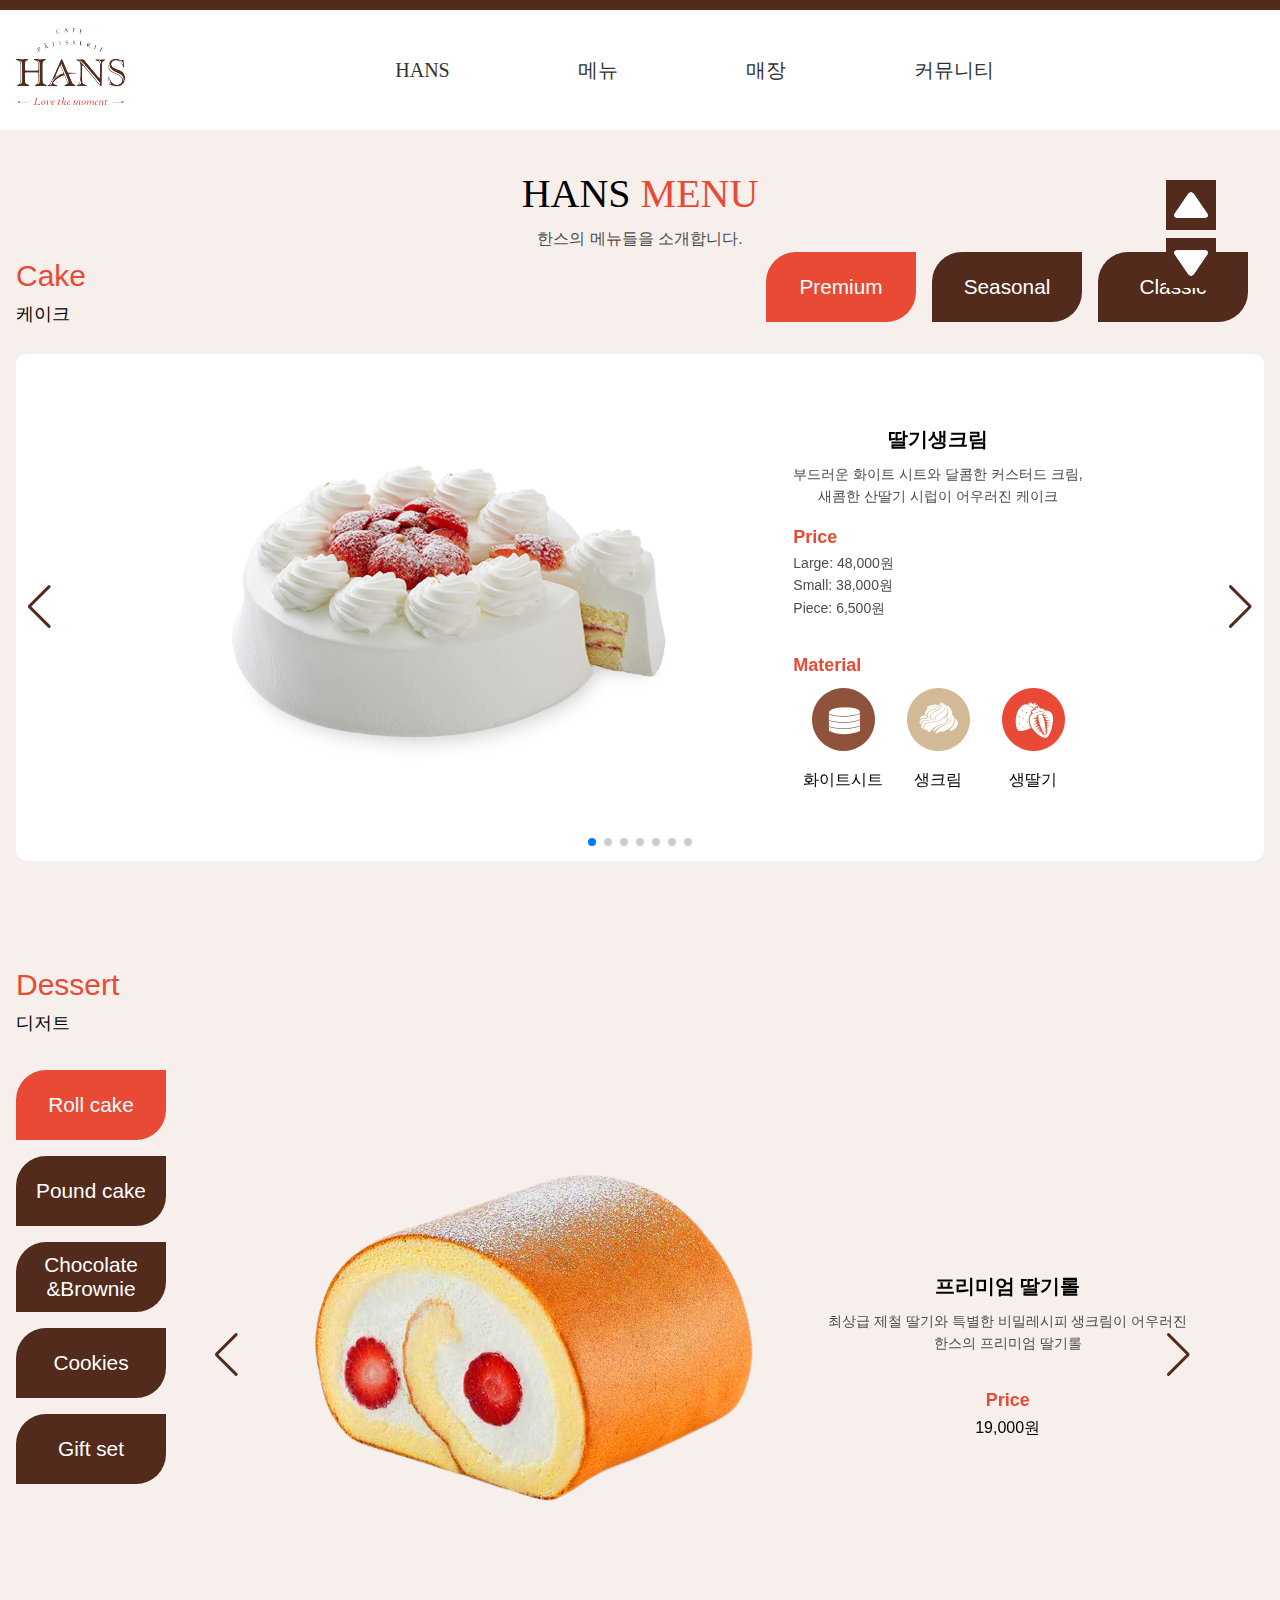
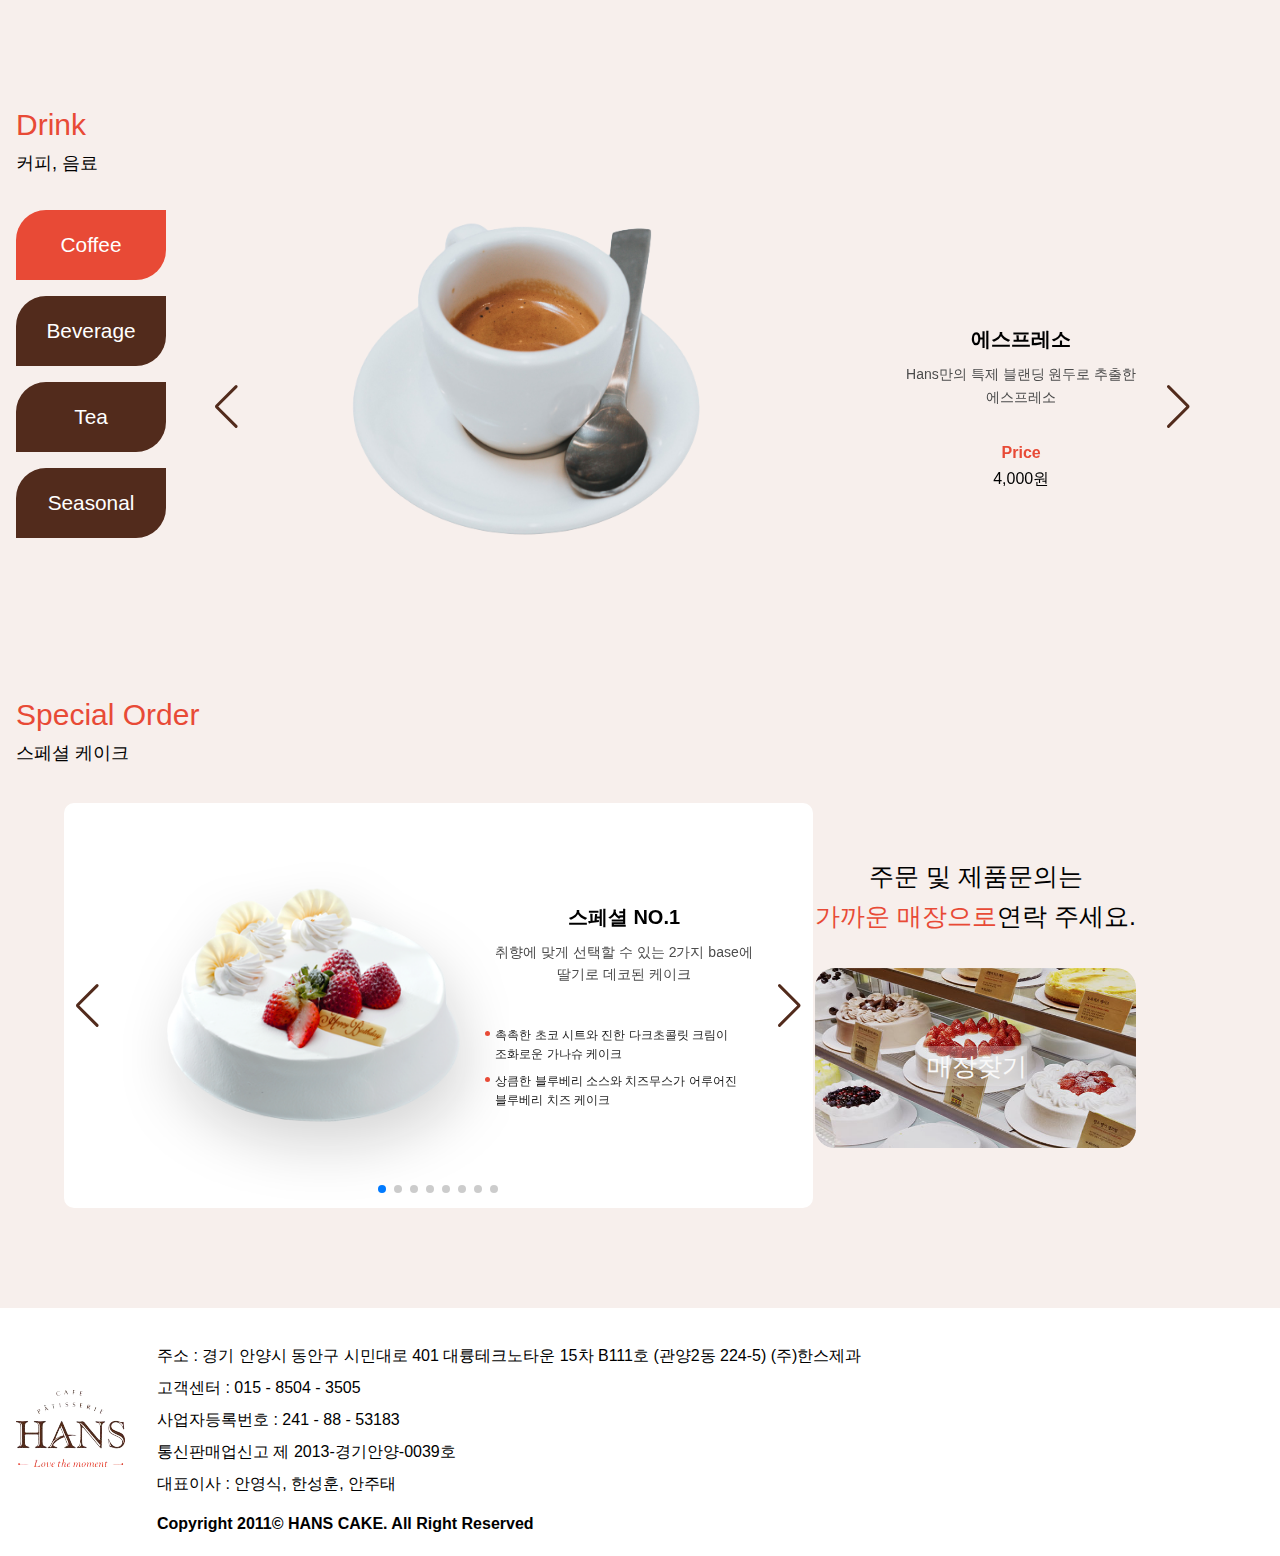
==== commit 65e27921: "2022.11.29.16:12" ====
--- a/index_sub.html
+++ b/index_sub.html
@@ -628,8 +628,8 @@
       </div>
 
       <div class="sec2_btn">
-        <button>Roll cake</button>
-        <button class="on">Pound cake</button>
+        <button class="on">Roll cake</button>
+        <button>Pound cake</button>
         <button>
           <p><span>Chocolate</span><span>&Brownie</span></p>
         </button>
@@ -1055,13 +1055,13 @@
         <p>커피, 음료</p>
       </div>
       <div class="sec3_btn">
-        <button>Coffee</button>
-        <button class="on">Beverage</button>
+        <button class="on">Coffee</button>
+        <button>Beverage</button>
         <button>Tea</button>
         <button>Seasonal</button>
       </div>
       <div class="sec3_slide">
-        <article class="coffee">
+        <article class="coffee on">
           <div class="swiper slide1_3">
             <ul class="swiper-wrapper">
               <li class="swiper-slide">
@@ -1165,7 +1165,7 @@
           <div class="swiper-button-next next1_3"></div>
           <div class="swiper-button-prev prev1_3"></div>
         </article>
-        <article class="Beverage on">
+        <article class="Beverage">
           <div class="swiper slide2_3">
             <ul class="swiper-wrapper">
               <li class="swiper-slide">
@@ -1394,159 +1394,152 @@
     <!-- section3 end -->
 
     <!-- section4 start -->
-    <section class="sec4">
+    <section class="sec4 mw">
       <div class="sec4_subtitle">
         <h3>Special Order</h3>
         <p>스페셜 케이크</p>
       </div>
       <div class="swiper slide4">
-        <div class="swiper-wrapper">
-          <div class="swiper-slide">
+        <ul class="swiper-wrapper">
+          <li class="swiper-slide">
             <div class="sec4img">
               <img src="./img/스페셜2.png" alt="" />
             </div>
             <div class="sec4dec">
               <div class="dec4title">
-                <p>스페셜 NO.1</p>
-                <p>
-                  <span
-                    >취향에 맞게 선택할 수 있는 2가지 base에 딸기로 데코된
-                    케이크</span
-                  >
-                  <span
-                    >촉촉한 초코 시트와 진한 다크초콜릿 크림이 조화로운 가나슈
-                    케이크</span
-                  >
-                  <span
-                    >상큼한 블루베리 소스와 치즈무스가 어루어진 블루베리 치즈
-                    케이크</span
-                  >
+                <p class="T1_4">스페셜 NO.1</p>
+                <p class="T2_4">
+                  <span>취향에 맞게 선택할 수 있는 2가지 base에</span>
+                  <span>딸기로 데코된 케이크</span>
                 </p>
+                <div class="T3_4">
+                  <p>
+                    <span>촉촉한 초코 시트와 진한 다크초콜릿 크림이</span>
+                    <span>조화로운 가나슈 케이크</span>
+                  </p>
+                  <p>
+                    <span>상큼한 블루베리 소스와 치즈무스가 어루어진</span>
+                    <span>블루베리 치즈 케이크</span>
+                  </p>
+                </div>
               </div>
             </div>
-          </div>
-          <div class="swiper-slide">
+          </li>
+          <li class="swiper-slide">
             <div class="sec4img">
               <img src="./img/스페셜3.png" alt="" />
             </div>
             <div class="sec4dec">
               <div class="dec4title">
-                <p>스페셜 NO.2</p>
-                <p>
-                  <span
-                    >취향에 맞게 선택할 수 있는 2가지 base에 딸기로 데코된
-                    케이크</span
-                  >
-                  <span
-                    >촉촉한 초코 시트와 진한 다크초콜릿 크림이 조화로운 가나슈
-                    케이크</span
-                  >
-                  <span
-                    >상큼한 블루베리 소스와 치즈무스가 어루어진 블루베리 치즈
-                    케이크</span
-                  >
+                <p class="T1_4">스페셜 NO.2</p>
+                <p class="T2_4">
+                  <span>취향에 맞게 선택할 수 있는 2가지 base에</span>
+                  <span>딸기로 데코된 케이크</span>
                 </p>
+                <div class="T3_4">
+                  <p>
+                    <span>촉촉한 초코 시트와 진한 다크초콜릿 크림이</span>
+                    <span>조화로운 가나슈 케이크</span>
+                  </p>
+                  <p>
+                    <span>상큼한 블루베리 소스와 치즈무스가 어루어진</span>
+                    <span>블루베리 치즈 케이크</span>
+                  </p>
+                </div>
               </div>
             </div>
-          </div>
-          <div class="swiper-slide">
+          </li>
+          <li class="swiper-slide">
             <div class="sec4img">
               <img src="./img/스페셜4.png" alt="" />
             </div>
             <div class="sec4dec">
               <div class="dec4title">
-                <p>스페셜 NO.3</p>
-                <p>
-                  <span
-                    >깊고 진한 스위스산 다크 초콜릿의 풍미가 입안 가득 퍼지는
-                    로얄쇼콜라</span
-                  >
+                <p class="T1_4">스페셜 NO.3</p>
+                <p class="T2_4">
+                  <span>깊고 진한 스위스산 다크 초콜릿의 풍미가</span>
+                  <span>입안 가득 퍼지는 로얄쇼콜라</span>
                 </p>
               </div>
             </div>
-          </div>
-          <div class="swiper-slide">
+          </li>
+          <li class="swiper-slide">
             <div class="sec4img">
               <img src="./img/스페셜5.png" alt="" />
             </div>
             <div class="sec4dec">
               <div class="dec4title">
-                <p>스페셜 NO.4</p>
-                <p>
-                  <span
-                    >촉촉한 초코 시트와 진한 다크초콜릿 크림이 조화로운 가나슈
-                    케이크</span
-                  >
+                <p class="T1_4">스페셜 NO.4</p>
+                <p class="T2_4">
+                  <span>촉촉한 초코시트와 다크초콜릿 크림이</span>
+                  <span>조화로운 가나슈케이크</span>
                 </p>
               </div>
             </div>
-          </div>
-          <div class="swiper-slide">
+          </li>
+          <li class="swiper-slide">
             <div class="sec4img">
               <img src="./img/스페셜1.png" alt="" />
             </div>
             <div class="sec4dec">
               <div class="dec4title">
-                <p>스페셜 NO.5</p>
-                <p>
-                  <span>
-                    1단과 2단의 케이크 종류를 다르게 제작할 수 있는 특별한
-                    케이크</span
-                  >
+                <p class="T1_4">스페셜 NO.5</p>
+                <p class="T2_4">
+                  <span> 1단과 2단의 케이크 종류를 </span>
+                  <span>다르게 제작할 수 있는 특별한 케이크</span>
                 </p>
               </div>
             </div>
-          </div>
-          <div class="swiper-slide">
+          </li>
+          <li class="swiper-slide">
             <div class="sec4img">
               <img src="./img/스페셜6.png" alt="" />
             </div>
             <div class="sec4dec">
               <div class="dec4title">
-                <p>스페셜 NO.6</p>
-                <p>
-                  <span>
-                    1단과 2단 사이에 다리가 있어 더욱 높고 특별한 케이크</span
-                  >
+                <p class="T1_4">스페셜 NO.6</p>
+                <p class="T2_4">
+                  <span> 1단과 2단 사이에 다리가 있어</span>
+                  <span>더욱 높고 특별한 케이크</span>
                 </p>
               </div>
             </div>
-          </div>
-          <div class="swiper-slide">
+          </li>
+          <li class="swiper-slide">
             <div class="sec4img">
               <img src="./img/메뉴스페셜1.png" alt="" />
             </div>
             <div class="sec4dec">
               <div class="dec4title">
-                <p>스페셜 NO.7</p>
-                <p>
-                  <span> 3단이라 더욱 멋지고 웅장한 파티용 스페셜 케이크</span>
+                <p class="T1_4">스페셜 NO.7</p>
+                <p class="T2_4">
+                  <span> 3단이라 더욱 멋지고 웅장한</span>
+                  <span>파티용 스페셜 케이크</span>
                 </p>
               </div>
             </div>
-          </div>
-          <div class="swiper-slide">
+          </li>
+          <li class="swiper-slide">
             <div class="sec4img">
               <img src="./img/스페셜7.png" alt="" />
             </div>
             <div class="sec4dec">
               <div class="dec4title">
-                <p>스페셜 NO.8</p>
-                <p>
-                  <span>
-                    진한 가나슈 초콜릿 시트에 화이트 초콜릿과 상큼한 딸기가 가득
-                    올려진 파티용 사각 가나슈</span
-                  >
+                <p class="T1_4">스페셜 NO.8</p>
+                <p class="T2_4">
+                  <span> 진한 가나슈 초콜릿 시트에 화이트 초콜릿과 </span>
+                  <span>상큼한 딸기가 가득 올려진 파티용 사각 가나슈</span>
                 </p>
               </div>
             </div>
-          </div>
-        </div>
-        <div class="swiper-button-next4"></div>
-        <div class="swiper-button-prev4"></div>
+          </li>
+        </ul>
+        <div class="swiper-pagination pg4"></div>
+        <div class="swiper-button-next next4"></div>
+        <div class="swiper-button-prev prev4"></div>
       </div>
       <div class="sec4_contact">
-        <p><span>주문 및 제품문의는</span></p>
+        <p>주문 및 제품문의는</p>
         <p><span>가까운 매장으로</span>연락 주세요.</p>
         <div class="sec4_box">
           <div class="box_img">
@@ -1590,6 +1583,7 @@
         },
         pagination: {
           el: ".pg1_1",
+          clickable: true,
         },
         loop: true,
         loopAdditionalSlides: 1,
@@ -1601,6 +1595,7 @@
         },
         pagination: {
           el: ".pg2_1",
+          clickable: true,
         },
         loop: true,
         loopAdditionalSlides: 1,
@@ -1612,6 +1607,7 @@
         },
         pagination: {
           el: ".pg3_1",
+          clickable: true,
         },
         loop: true,
         loopAdditionalSlides: 1,
@@ -1672,6 +1668,7 @@
         },
         pagination: {
           el: ".pg1_3",
+          clickable: true,
         },
         loop: true,
         loopAdditionalSlides: 1,
@@ -1710,6 +1707,10 @@
           nextEl: ".next4",
           prevEl: ".prev4",
         },
+        pagination: {
+          el: ".pg4",
+          clickable: true,
+        },
         loop: true,
         loopAdditionalSlides: 1,
       });
--- a/css&java/common1.css
+++ b/css&java/common1.css
@@ -127,6 +127,9 @@
 /* header end */
 
 /* sec1 start */
+.sec1 {
+  position: relative;
+}
 .sec1_title {
   text-align: center;
   padding-top: 2rem;
@@ -145,6 +148,8 @@
 
 .sec1_subtitle {
   /* border: 1px solid blue; */
+
+  position: absolute;
 }
 .sec1_subtitle h3 {
   color: var(--main-c2);
@@ -273,6 +278,7 @@
 }
 .sec2_subtitle {
   /* border: 1px solid blue; */
+  padding-bottom: 1rem;
 }
 .sec2_subtitle h3 {
   color: var(--main-c2);
@@ -352,131 +358,6 @@
   /* border: 1px solid red; */
   width: 60%;
 }
-/* sec2 end */
-
-/* sec3 start */
-.sec3 {
-  /* border: 1px solid blue; */
-  margin-top: 100px;
-}
-.sec3_subtitle {
-  /* border: 1px solid blue; */
-}
-.sec3_subtitle h3 {
-  color: var(--main-c2);
-  font-size: 30px;
-}
-.sec3_subtitle > p {
-  font-size: 18px;
-}
-.sec3_btn button {
-  display: block;
-  background-color: var(--main-c1);
-  border: none;
-  color: var(--font-c3);
-  width: 150px;
-  height: 70px;
-  border-radius: 30px 0 30px 0;
-  cursor: pointer;
-  margin-top: 1rem;
-  font-size: 1.3rem;
-}
-
-.sec3_btn button.on {
-  background-color: var(--main-c2);
-}
-
-.sec3_slide article {
-  display: none;
-  position: relative;
-}
-.sec3_slide article.on {
-  display: block;
-}
-
-.sec3_slide {
-  /* border: 1px solid blue; */
-  height: 60vh;
-  width: 80%;
-  margin-top: -30%;
-  margin-left: 15%;
-}
-.sec3_slide .swiper-wrapper li {
-  display: flex;
-  justify-content: center;
-  text-align: center;
-}
-.sec3_img img {
-  /* border: 1px solid red; */
-  margin-top: 5%;
-  align-items: center;
-  width: 80%;
-}
-.sec3_Cimg img {
-  /* border: 1px solid blue; */
-  margin-top: 15%;
-  width: 60%;
-}
-.sec3_slide .dec3_title {
-  /* border: 1px solid tomato; */
-  padding: 5rem 0;
-  margin: 5rem 0;
-}
-.dec3_title .T1_3 {
-  font-size: 20px;
-  font-weight: bolder;
-}
-.dec3_title .T2_3 {
-  padding-top: 0.5rem;
-  font-size: 14px;
-  color: var(--font-c2);
-}
-.dec3_title .T2_3 span {
-  display: block;
-}
-.dec3_price {
-  /* border: 1px solid red; */
-  padding-top: 2rem;
-}
-.dec3_price .P3 {
-  color: var(--main-c2);
-  font-weight: bolder;
-}
-.sec3_slide .swiper-wrapper li .sec3_img {
-  /* border: 1px solid blue; */
-  margin-right: 3rem;
-}
-.sec3_slide .swiper-wrapper li .sec3_Cimg {
-  margin-right: 3rem;
-}
-.sec3_slide .swiper-wrapper li .sec3_dec {
-  /* border: 1px solid blue; */
-  margin-left: 3rem;
-}
-/* sec3 end */
-
-/* footer start */
-.ft {
-  background-color: white;
-  margin-top: 100px;
-}
-.ft_con {
-  display: flex;
-  justify-content: left;
-  align-items: center;
-}
-.ft_address {
-  /* border: 1px solid blue; */
-  padding: 2rem 0 1rem 2rem;
-
-  line-height: 2rem;
-}
-.ft_address .copyright {
-  /* border: 1px solid blue; */
-  padding-top: 0.5rem;
-  font-weight: bold;
-}
-/* footer end */
 
 .next1_2,
 .next2_2,
@@ -490,8 +371,276 @@
 .prev5_2 {
   color: var(--main-c1);
 }
+/* sec2 end */
+
+/* sec3 start */
+.sec3 {
+  /* border: 1px solid blue; */
+  margin-top: 100px;
+}
+.sec3_subtitle {
+  /* border: 1px solid blue; */
+  padding-bottom: 1rem;
+}
+.sec3_subtitle h3 {
+  color: var(--main-c2);
+  font-size: 30px;
+}
+.sec3_subtitle > p {
+  font-size: 18px;
+}
+.sec3_btn button {
+  display: block;
+  background-color: var(--main-c1);
+  border: none;
+  color: var(--font-c3);
+  width: 150px;
+  height: 70px;
+  border-radius: 30px 0 30px 0;
+  cursor: pointer;
+  margin-top: 1rem;
+  font-size: 1.3rem;
+}
+
+.sec3_btn button.on {
+  background-color: var(--main-c2);
+}
+
+.sec3_slide article {
+  display: none;
+  position: relative;
+}
+.sec3_slide article.on {
+  display: block;
+}
+
+.sec3_slide {
+  /* border: 1px solid blue; */
+  height: 60vh;
+  width: 80%;
+  margin-top: -30%;
+  margin-left: 15%;
+}
+.sec3_slide .swiper-wrapper li {
+  display: flex;
+  justify-content: center;
+  text-align: center;
+}
+.sec3_img img {
+  /* border: 1px solid red; */
+  margin-top: 5%;
+  align-items: center;
+  width: 80%;
+}
+.sec3_Cimg img {
+  /* border: 1px solid blue; */
+  margin-top: 15%;
+  width: 60%;
+}
+.sec3_slide .dec3_title {
+  /* border: 1px solid tomato; */
+  padding: 5rem 0;
+  margin: 5rem 0;
+}
+.dec3_title .T1_3 {
+  font-size: 20px;
+  font-weight: bolder;
+}
+.dec3_title .T2_3 {
+  padding-top: 0.5rem;
+  font-size: 14px;
+  color: var(--font-c2);
+}
+.dec3_title .T2_3 span {
+  display: block;
+}
+.dec3_price {
+  /* border: 1px solid red; */
+  padding-top: 2rem;
+}
+.dec3_price .P3 {
+  color: var(--main-c2);
+  font-weight: bolder;
+}
+.sec3_slide .swiper-wrapper li .sec3_img {
+  /* border: 1px solid blue; */
+  margin-right: 3rem;
+}
+.sec3_slide .swiper-wrapper li .sec3_Cimg {
+  margin-right: 3rem;
+}
+.sec3_slide .swiper-wrapper li .sec3_dec {
+  /* border: 1px solid blue; */
+  margin-left: 3rem;
+}
+
+.next1_3,
+.next2_3,
+.next3_3,
+.next4_3,
+.prev1_3,
+.prev2_3,
+.prev3_3,
+.prev4_3 {
+  color: var(--main-c1);
+}
+/* sec3 end */
+
+/* sec4 start */
+.sec4 {
+  /* border: 1px solid blue; */
+  display: flex;
+  justify-content: center;
+  align-items: center;
+  margin-top: 100px;
+  position: relative;
+}
+.sec4_subtitle {
+  /* border: 1px solid blue; */
+  position: absolute;
+  top: -7rem;
+  left: 0;
+}
+.sec4_subtitle h3 {
+  color: var(--main-c2);
+  font-size: 30px;
+}
+.sec4_subtitle > p {
+  font-size: 18px;
+}
+.sec4 .slide4 {
+  margin-left: 3rem;
+  width: 60%;
+  height: 45vh;
+  background-color: white;
+  border-radius: 10px;
+}
+.sec4 .slide4 .swiper-wrapper .swiper-slide {
+  display: flex;
+  justify-content: center;
+  align-items: center;
+}
+.sec4dec {
+  text-align: center;
+}
+.sec4img {
+  /* border: 1px solid green; */
+  margin-left: -4rem;
+}
+.dec4title {
+  /* border: 1px solid red; */
+  margin-left: -4rem;
+}
+.dec4title .T1_4 {
+  font-weight: bolder;
+  font-size: 20px;
+}
+.dec4title .T2_4,
+.dec4title .T3_4 {
+  padding-top: 0.5rem;
+  font-size: 14px;
+  color: var(--font-c2);
+}
+.dec4title .T2_4 span,
+.dec4title .T3_4 span {
+  display: block;
+}
+
+.dec4title .T3_4 {
+  /* border: 2px solid orange; */
+  padding-top: 2rem;
+  text-align: left;
+}
+.dec4title .T3_4 p {
+  position: relative;
+  padding-top: 0.5rem;
+  color: var(--font-c1);
+  font-size: 12px;
+}
+.dec4title .T3_4 p::before {
+  content: "";
+  position: absolute;
+  top: 13px;
+  left: -10px;
+  width: 5px;
+  height: 5px;
+  border-radius: 50%;
+  background-color: var(--main-c2);
+}
+.sec4img img {
+  width: 90%;
+}
+.next4,
+.prev4 {
+  color: var(--main-c1);
+}
+.sec4_contact {
+  /* border: 1px solid green; */
+  text-align: center;
+  margin-right: 8rem;
+}
+.sec4_contact > p {
+  font-size: 25px;
+}
+.sec4_contact > p > span {
+  color: var(--main-c2);
+}
+.sec4_box {
+  padding-top: 2rem;
+  position: relative;
+}
+.box_img img {
+  filter: grayscale(0.2);
+  border-radius: 20px;
+  width: 100%;
+  height: 20vh;
+}
+.sec4_box p {
+  position: absolute;
+  top: 50%;
+  left: 35%;
+  color: var(--font-c3);
+  font-size: 25px;
+}
+.sec4_box p::before {
+  content: "";
+  position: absolute;
+  background-color: #eaeaea;
+  opacity: 0.3;
+  width: 100%;
+  height: 100%;
+}
+.sec4_box a {
+  position: absolute;
+  top: 30px;
+  left: 0;
+  width: 100%;
+  height: 85%;
+  /* background-color: skyblue; */
+  border-radius: 20px;
+}
+/* sec4 end */
+/* footer start */
+.ft {
+  background-color: white;
+  margin-top: 100px;
+}
+.ft_con {
+  display: flex;
+  justify-content: left;
+  align-items: center;
+}
+.ft_address {
+  /* border: 1px solid blue; */
+  padding: 2rem 0 1rem 2rem;
+
+  line-height: 2rem;
+}
+.ft_address .copyright {
+  /* border: 1px solid blue; */
+  padding-top: 0.5rem;
+  font-weight: bold;
+}
 /* footer end */
 
-.sec4 {
-  display: none;
-}
+/* footer end */
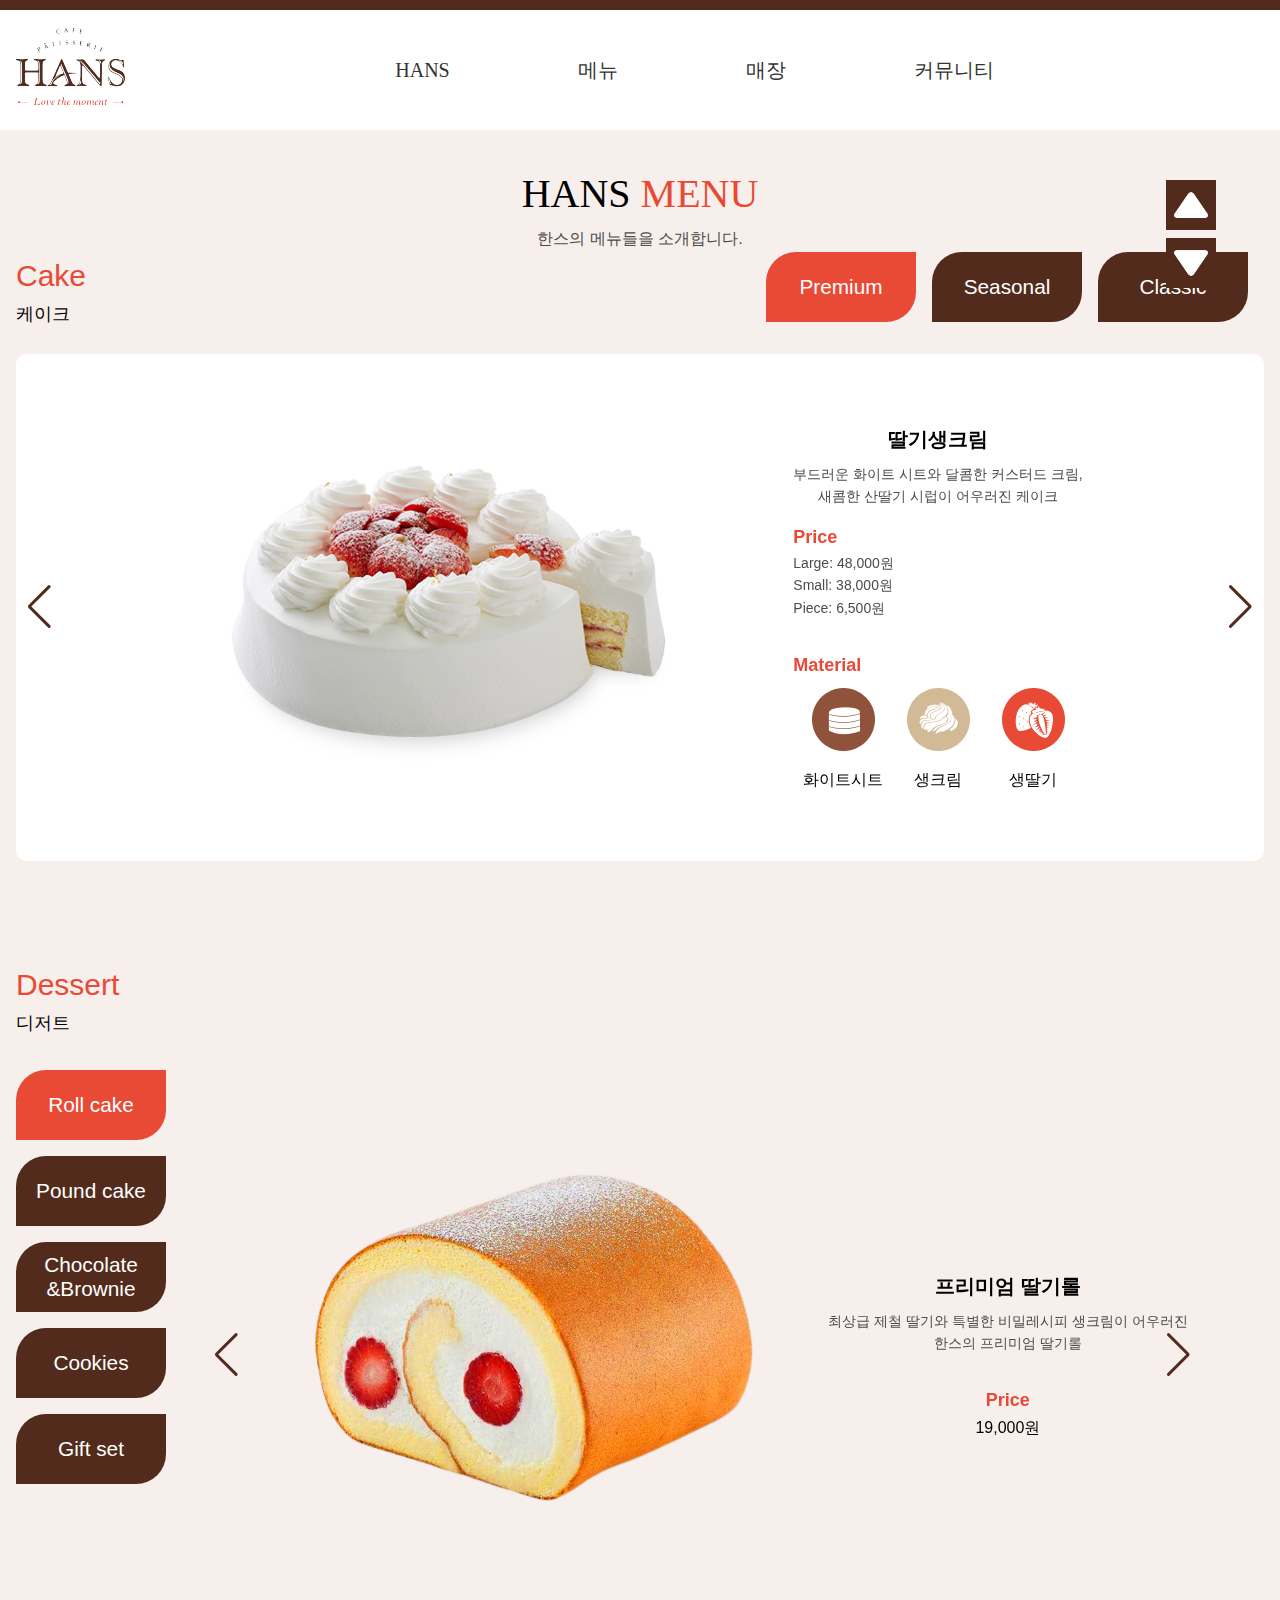
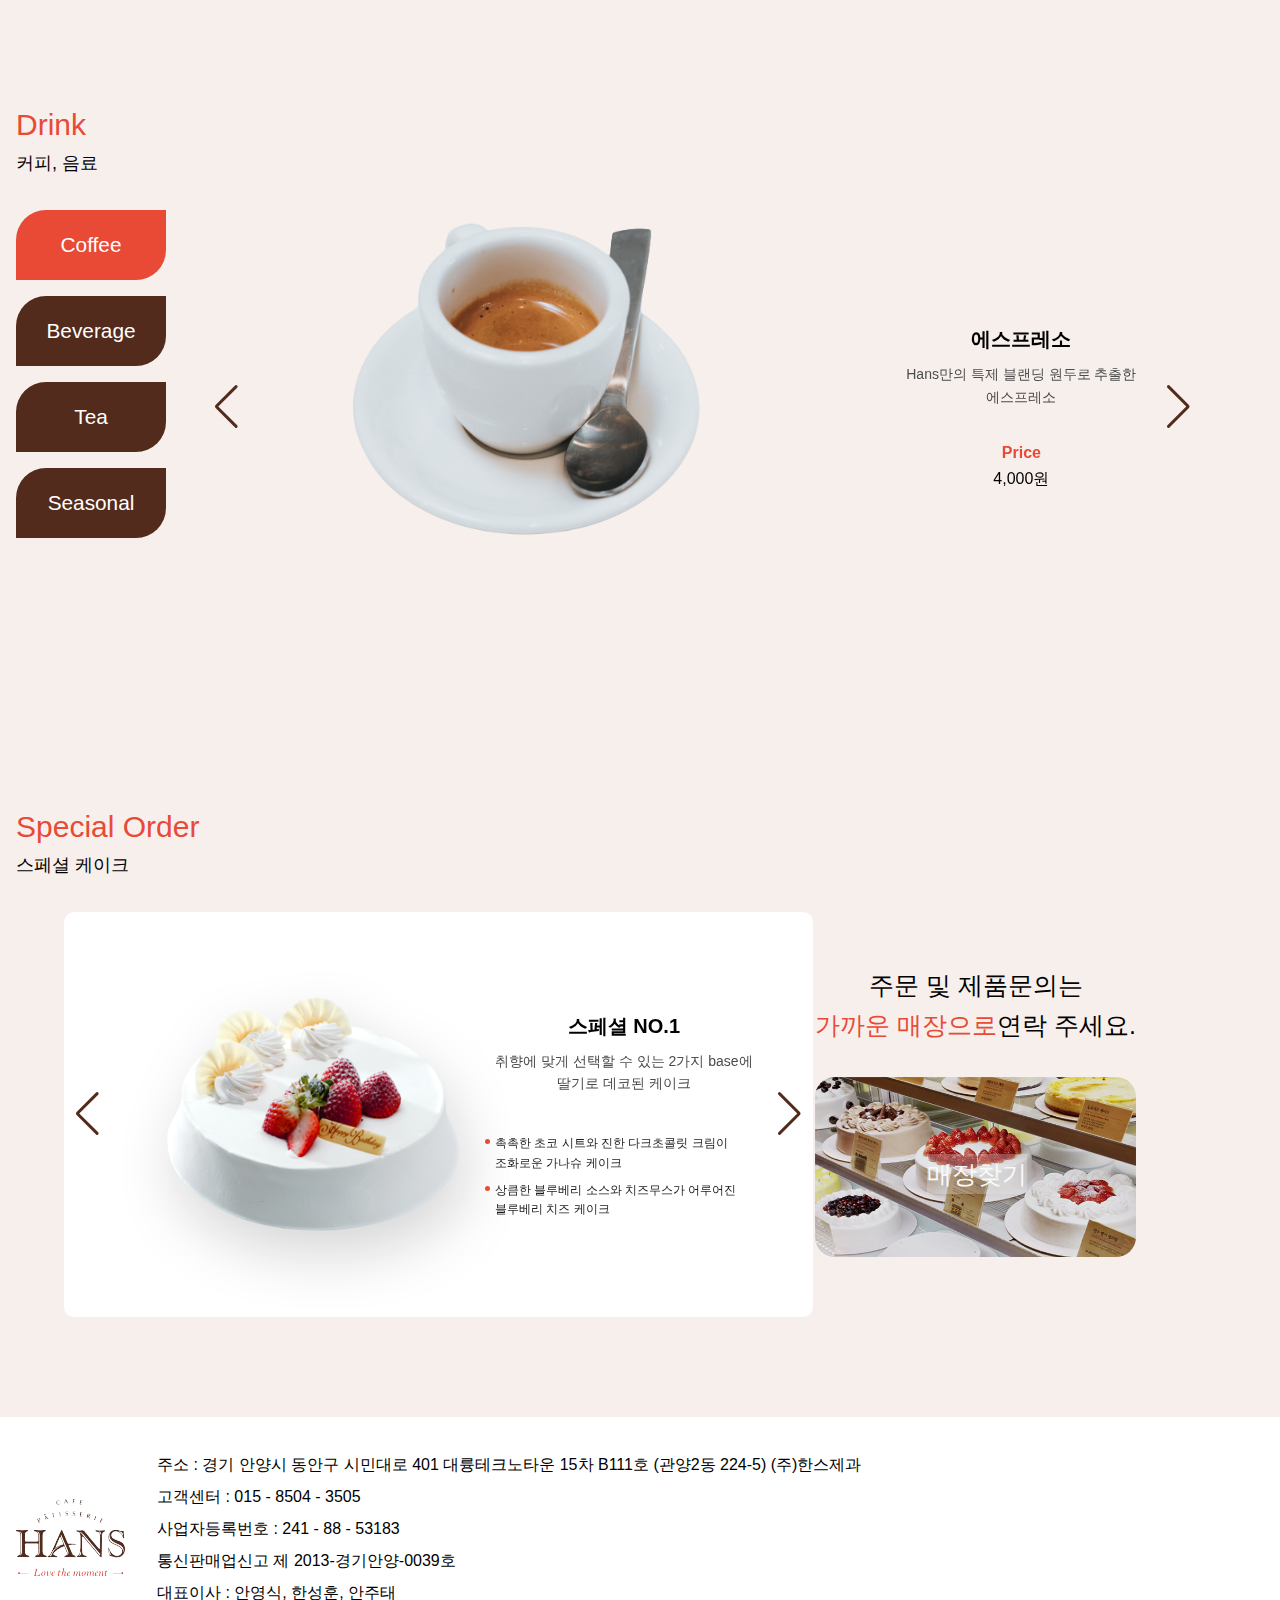
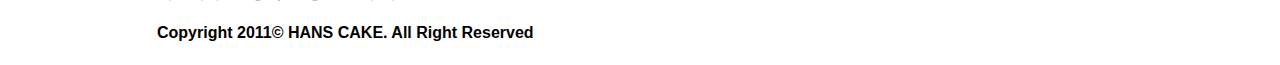
==== commit cb206739: "2022.11.30.16:25" ====
--- a/index_sub.html
+++ b/index_sub.html
@@ -11,12 +11,19 @@
       crossorigin="anonymous"
       referrerpolicy="no-referrer"
     ></script>
-    <script src="./css&java/HANS.js" defer></script>
+    <script src="./css&java/HANS_SUB.js" defer></script>
     <link
       rel="stylesheet"
       href="https://cdn.jsdelivr.net/npm/swiper/swiper-bundle.min.css"
     />
     <script src="https://cdn.jsdelivr.net/npm/swiper/swiper-bundle.min.js"></script>
+    <link
+      rel="stylesheet"
+      href="https://cdnjs.cloudflare.com/ajax/libs/font-awesome/6.2.1/css/all.min.css"
+      integrity="sha512-MV7K8+y+gLIBoVD59lQIYicR65iaqukzvf/nwasF0nqhPay5w/9lJmVM2hMDcnK1OnMGCdVK+iQrJ7lzPJQd1w=="
+      crossorigin="anonymous"
+      referrerpolicy="no-referrer"
+    />
     <link rel="stylesheet" href="./css&java/my_reset.css" />
     <link rel="stylesheet" href="./css&java/common1.css" />
   </head>
@@ -77,6 +84,47 @@
             <i class="fa-solid fa-bars"></i>
           </a>
         </div>
+        <div class="fullscreen_menu">
+          <div class="ham_close">
+            <a href="#"><i class="fa-solid fa-xmark"></i></a>
+          </div>
+          <ul class="menu_wrap">
+            <li>
+              <a href="#">HANS</a>
+              <ul class="sub">
+                <li><a href="#">브랜드 소개</a></li>
+                <li><a href="#">연혁</a></li>
+                <li><a href="#">오시는 길</a></li>
+              </ul>
+            </li>
+            <li>
+              <a href="./index_sub.html">메뉴</a>
+              <ul class="sub">
+                <li><a href="#">케이크</a></li>
+                <li><a href="#">디저트</a></li>
+                <li><a href="#">음료</a></li>
+                <li><a href="#">스페셜케이크</a></li>
+              </ul>
+            </li>
+            <li>
+              <a href="#">매장</a>
+              <ul class="sub">
+                <li><a href="#">매장찾기</a></li>
+                <li><a href="#">가맹안내</a></li>
+                <li><a href="#">창업문의</a></li>
+              </ul>
+            </li>
+            <li>
+              <a href="#">커뮤니티</a>
+              <ul class="sub">
+                <li><a href="#">공지사항</a></li>
+                <li><a href="#">이벤트</a></li>
+                <li><a href="#">F&Q</a></li>
+                <li><a href="#">인스타그램</a></li>
+              </ul>
+            </li>
+          </ul>
+        </div>
       </nav>
     </header>
     <!-- header end -->
@@ -177,7 +225,7 @@
               </li>
               <li class="swiper-slide">
                 <div class="sec1_1img">
-                  <img src="./img/발로나초코케익.png" alt="" />
+                  <img class="valrhona" src="./img/발로나초코케익.png" alt="" />
                 </div>
                 <div class="sec1_dec">
                   <div class="dec1_title">
@@ -497,12 +545,15 @@
                       <p>Material</p>
                       <div>
                         <div class="dec1_flex">
-                          <img src="./img/쿠키.png" alt="" />
-                          <span>쿠키</span>
-                        </div>
-                        <div>
-                          <img src="./img/치즈.png" alt="" />
-                          <span>치즈</span>
+                          <div>
+                            <img src="./img/쿠키.png" alt="" />
+                            <span>쿠키</span>
+                          </div>
+
+                          <div>
+                            <img src="./img/치즈.png" alt="" />
+                            <span>치즈</span>
+                          </div>
                         </div>
                       </div>
                     </div>
@@ -684,7 +735,7 @@
                 </div>
                 <div class="sec2_dec">
                   <div class="dec2_title">
-                    <p class="T2_1">치즈롤</p>
+                    <p class="T1_2">치즈롤</p>
                     <p class="T2_2">
                       <span>부드러운 치즈크림과 상큼한 산딸기잼을 </span>
                       <span>화이트 시트로 감싼 롤케이크</span>
@@ -865,7 +916,7 @@
                 </div>
               </li>
               <li class="swiper-slide">
-                <div class="sec2img">
+                <div class="sec2_img">
                   <img src="./img/cookies/초코아망.png" alt="" />
                 </div>
                 <div class="sec2_dec">
@@ -1399,154 +1450,156 @@
         <h3>Special Order</h3>
         <p>스페셜 케이크</p>
       </div>
-      <div class="swiper slide4">
-        <ul class="swiper-wrapper">
-          <li class="swiper-slide">
-            <div class="sec4img">
-              <img src="./img/스페셜2.png" alt="" />
+      <div class="sec4_wrap">
+        <div class="swiper slide4">
+          <ul class="swiper-wrapper">
+            <li class="swiper-slide">
+              <div class="sec4img">
+                <img src="./img/스페셜2.png" alt="" />
+              </div>
+              <div class="sec4dec">
+                <div class="dec4title">
+                  <p class="T1_4">스페셜 NO.1</p>
+                  <p class="T2_4">
+                    <span>취향에 맞게 선택할 수 있는 2가지 base에</span>
+                    <span>딸기로 데코된 케이크</span>
+                  </p>
+                  <div class="T3_4">
+                    <p>
+                      <span>촉촉한 초코 시트와 진한 다크초콜릿 크림이</span>
+                      <span>조화로운 가나슈 케이크</span>
+                    </p>
+                    <p>
+                      <span>상큼한 블루베리 소스와 치즈무스가 어루어진</span>
+                      <span>블루베리 치즈 케이크</span>
+                    </p>
+                  </div>
+                </div>
+              </div>
+            </li>
+            <li class="swiper-slide">
+              <div class="sec4img">
+                <img src="./img/스페셜3.png" alt="" />
+              </div>
+              <div class="sec4dec">
+                <div class="dec4title">
+                  <p class="T1_4">스페셜 NO.2</p>
+                  <p class="T2_4">
+                    <span>취향에 맞게 선택할 수 있는 2가지 base에</span>
+                    <span>딸기로 데코된 케이크</span>
+                  </p>
+                  <div class="T3_4">
+                    <p>
+                      <span>촉촉한 초코 시트와 진한 다크초콜릿 크림이</span>
+                      <span>조화로운 가나슈 케이크</span>
+                    </p>
+                    <p>
+                      <span>상큼한 블루베리 소스와 치즈무스가 어루어진</span>
+                      <span>블루베리 치즈 케이크</span>
+                    </p>
+                  </div>
+                </div>
+              </div>
+            </li>
+            <li class="swiper-slide">
+              <div class="sec4img">
+                <img src="./img/스페셜4.png" alt="" />
+              </div>
+              <div class="sec4dec">
+                <div class="dec4title">
+                  <p class="T1_4">스페셜 NO.3</p>
+                  <p class="T2_4">
+                    <span>깊고 진한 스위스산 다크 초콜릿의 풍미가</span>
+                    <span>입안 가득 퍼지는 로얄쇼콜라</span>
+                  </p>
+                </div>
+              </div>
+            </li>
+            <li class="swiper-slide">
+              <div class="sec4img">
+                <img src="./img/스페셜5.png" alt="" />
+              </div>
+              <div class="sec4dec">
+                <div class="dec4title">
+                  <p class="T1_4">스페셜 NO.4</p>
+                  <p class="T2_4">
+                    <span>촉촉한 초코시트와 다크초콜릿 크림이</span>
+                    <span>조화로운 가나슈케이크</span>
+                  </p>
+                </div>
+              </div>
+            </li>
+            <li class="swiper-slide">
+              <div class="sec4img">
+                <img src="./img/스페셜1.png" alt="" />
+              </div>
+              <div class="sec4dec">
+                <div class="dec4title">
+                  <p class="T1_4">스페셜 NO.5</p>
+                  <p class="T2_4">
+                    <span> 1단과 2단의 케이크 종류를 </span>
+                    <span>다르게 제작할 수 있는 특별한 케이크</span>
+                  </p>
+                </div>
+              </div>
+            </li>
+            <li class="swiper-slide">
+              <div class="sec4img">
+                <img src="./img/스페셜6.png" alt="" />
+              </div>
+              <div class="sec4dec">
+                <div class="dec4title">
+                  <p class="T1_4">스페셜 NO.6</p>
+                  <p class="T2_4">
+                    <span> 1단과 2단 사이에 다리가 있어</span>
+                    <span>더욱 높고 특별한 케이크</span>
+                  </p>
+                </div>
+              </div>
+            </li>
+            <li class="swiper-slide">
+              <div class="sec4img">
+                <img src="./img/메뉴스페셜1.png" alt="" />
+              </div>
+              <div class="sec4dec">
+                <div class="dec4title">
+                  <p class="T1_4">스페셜 NO.7</p>
+                  <p class="T2_4">
+                    <span> 3단이라 더욱 멋지고 웅장한</span>
+                    <span>파티용 스페셜 케이크</span>
+                  </p>
+                </div>
+              </div>
+            </li>
+            <li class="swiper-slide">
+              <div class="sec4img">
+                <img src="./img/스페셜7.png" alt="" />
+              </div>
+              <div class="sec4dec">
+                <div class="dec4title">
+                  <p class="T1_4">스페셜 NO.8</p>
+                  <p class="T2_4">
+                    <span> 진한 가나슈 초콜릿 시트에 화이트 초콜릿과 </span>
+                    <span>상큼한 딸기가 가득 올려진 파티용 사각 가나슈</span>
+                  </p>
+                </div>
+              </div>
+            </li>
+          </ul>
+          <div class="swiper-pagination pg4"></div>
+          <div class="swiper-button-next next4"></div>
+          <div class="swiper-button-prev prev4"></div>
+        </div>
+        <div class="sec4_contact">
+          <p>주문 및 제품문의는</p>
+          <p><span>가까운 매장으로</span>연락 주세요.</p>
+          <div class="sec4_box">
+            <div class="box_img">
+              <img src="./img/가맹안내2.jpg" alt="" />
             </div>
-            <div class="sec4dec">
-              <div class="dec4title">
-                <p class="T1_4">스페셜 NO.1</p>
-                <p class="T2_4">
-                  <span>취향에 맞게 선택할 수 있는 2가지 base에</span>
-                  <span>딸기로 데코된 케이크</span>
-                </p>
-                <div class="T3_4">
-                  <p>
-                    <span>촉촉한 초코 시트와 진한 다크초콜릿 크림이</span>
-                    <span>조화로운 가나슈 케이크</span>
-                  </p>
-                  <p>
-                    <span>상큼한 블루베리 소스와 치즈무스가 어루어진</span>
-                    <span>블루베리 치즈 케이크</span>
-                  </p>
-                </div>
-              </div>
-            </div>
-          </li>
-          <li class="swiper-slide">
-            <div class="sec4img">
-              <img src="./img/스페셜3.png" alt="" />
-            </div>
-            <div class="sec4dec">
-              <div class="dec4title">
-                <p class="T1_4">스페셜 NO.2</p>
-                <p class="T2_4">
-                  <span>취향에 맞게 선택할 수 있는 2가지 base에</span>
-                  <span>딸기로 데코된 케이크</span>
-                </p>
-                <div class="T3_4">
-                  <p>
-                    <span>촉촉한 초코 시트와 진한 다크초콜릿 크림이</span>
-                    <span>조화로운 가나슈 케이크</span>
-                  </p>
-                  <p>
-                    <span>상큼한 블루베리 소스와 치즈무스가 어루어진</span>
-                    <span>블루베리 치즈 케이크</span>
-                  </p>
-                </div>
-              </div>
-            </div>
-          </li>
-          <li class="swiper-slide">
-            <div class="sec4img">
-              <img src="./img/스페셜4.png" alt="" />
-            </div>
-            <div class="sec4dec">
-              <div class="dec4title">
-                <p class="T1_4">스페셜 NO.3</p>
-                <p class="T2_4">
-                  <span>깊고 진한 스위스산 다크 초콜릿의 풍미가</span>
-                  <span>입안 가득 퍼지는 로얄쇼콜라</span>
-                </p>
-              </div>
-            </div>
-          </li>
-          <li class="swiper-slide">
-            <div class="sec4img">
-              <img src="./img/스페셜5.png" alt="" />
-            </div>
-            <div class="sec4dec">
-              <div class="dec4title">
-                <p class="T1_4">스페셜 NO.4</p>
-                <p class="T2_4">
-                  <span>촉촉한 초코시트와 다크초콜릿 크림이</span>
-                  <span>조화로운 가나슈케이크</span>
-                </p>
-              </div>
-            </div>
-          </li>
-          <li class="swiper-slide">
-            <div class="sec4img">
-              <img src="./img/스페셜1.png" alt="" />
-            </div>
-            <div class="sec4dec">
-              <div class="dec4title">
-                <p class="T1_4">스페셜 NO.5</p>
-                <p class="T2_4">
-                  <span> 1단과 2단의 케이크 종류를 </span>
-                  <span>다르게 제작할 수 있는 특별한 케이크</span>
-                </p>
-              </div>
-            </div>
-          </li>
-          <li class="swiper-slide">
-            <div class="sec4img">
-              <img src="./img/스페셜6.png" alt="" />
-            </div>
-            <div class="sec4dec">
-              <div class="dec4title">
-                <p class="T1_4">스페셜 NO.6</p>
-                <p class="T2_4">
-                  <span> 1단과 2단 사이에 다리가 있어</span>
-                  <span>더욱 높고 특별한 케이크</span>
-                </p>
-              </div>
-            </div>
-          </li>
-          <li class="swiper-slide">
-            <div class="sec4img">
-              <img src="./img/메뉴스페셜1.png" alt="" />
-            </div>
-            <div class="sec4dec">
-              <div class="dec4title">
-                <p class="T1_4">스페셜 NO.7</p>
-                <p class="T2_4">
-                  <span> 3단이라 더욱 멋지고 웅장한</span>
-                  <span>파티용 스페셜 케이크</span>
-                </p>
-              </div>
-            </div>
-          </li>
-          <li class="swiper-slide">
-            <div class="sec4img">
-              <img src="./img/스페셜7.png" alt="" />
-            </div>
-            <div class="sec4dec">
-              <div class="dec4title">
-                <p class="T1_4">스페셜 NO.8</p>
-                <p class="T2_4">
-                  <span> 진한 가나슈 초콜릿 시트에 화이트 초콜릿과 </span>
-                  <span>상큼한 딸기가 가득 올려진 파티용 사각 가나슈</span>
-                </p>
-              </div>
-            </div>
-          </li>
-        </ul>
-        <div class="swiper-pagination pg4"></div>
-        <div class="swiper-button-next next4"></div>
-        <div class="swiper-button-prev prev4"></div>
-      </div>
-      <div class="sec4_contact">
-        <p>주문 및 제품문의는</p>
-        <p><span>가까운 매장으로</span>연락 주세요.</p>
-        <div class="sec4_box">
-          <div class="box_img">
-            <img src="./img/가맹안내2.jpg" alt="" />
+            <p>매장찾기</p>
+            <a href="#"></a>
           </div>
-          <p>매장찾기</p>
-          <a href="#"></a>
         </div>
       </div>
     </section>
@@ -1574,146 +1627,5 @@
       </div>
     </footer>
     <!-- footer end -->
-
-    <script>
-      var swiper1 = new Swiper(".slide1_1", {
-        navigation: {
-          nextEl: ".next1_1",
-          prevEl: ".prev1_1",
-        },
-        pagination: {
-          el: ".pg1_1",
-          clickable: true,
-        },
-        loop: true,
-        loopAdditionalSlides: 1,
-      });
-      var swiper2 = new Swiper(".slide2_1", {
-        navigation: {
-          nextEl: ".next2_1",
-          prevEl: ".prev2_1",
-        },
-        pagination: {
-          el: ".pg2_1",
-          clickable: true,
-        },
-        loop: true,
-        loopAdditionalSlides: 1,
-      });
-      var swiper3 = new Swiper(".slide3_1", {
-        navigation: {
-          nextEl: ".next3_1",
-          prevEl: ".prev3_1",
-        },
-        pagination: {
-          el: ".pg3_1",
-          clickable: true,
-        },
-        loop: true,
-        loopAdditionalSlides: 1,
-      });
-    </script>
-    <script>
-      var swiper1 = new Swiper(".slide1_2", {
-        navigation: {
-          nextEl: ".next1_2",
-          prevEl: ".prev1_2",
-        },
-
-        loop: true,
-        loopAdditionalSlides: 1,
-      });
-      var swiper2 = new Swiper(".slide2_2", {
-        navigation: {
-          nextEl: ".next2_2",
-          prevEl: ".prev2_2",
-        },
-
-        loop: true,
-        loopAdditionalSlides: 1,
-      });
-      var swiper3 = new Swiper(".slide3_2", {
-        navigation: {
-          nextEl: ".next3_2",
-          prevEl: ".prev3_2",
-        },
-
-        loop: true,
-        loopAdditionalSlides: 1,
-      });
-      var swiper4 = new Swiper(".slide4_2", {
-        navigation: {
-          nextEl: ".next4_2",
-          prevEl: ".prev4_2",
-        },
-
-        loop: true,
-        loopAdditionalSlides: 1,
-      });
-      var swiper5 = new Swiper(".slide5_2", {
-        navigation: {
-          nextEl: ".next5_2",
-          prevEl: ".prev5_2",
-        },
-
-        loop: true,
-        loopAdditionalSlides: 1,
-      });
-    </script>
-    <script>
-      var swiper1 = new Swiper(".slide1_3", {
-        navigation: {
-          nextEl: ".next1_3",
-          prevEl: ".prev1_3",
-        },
-        pagination: {
-          el: ".pg1_3",
-          clickable: true,
-        },
-        loop: true,
-        loopAdditionalSlides: 1,
-      });
-      var swiper2 = new Swiper(".slide2_3", {
-        navigation: {
-          nextEl: ".next2_3",
-          prevEl: ".prev2_3",
-        },
-
-        loop: true,
-        loopAdditionalSlides: 1,
-      });
-      var swiper3 = new Swiper(".slide3_3", {
-        navigation: {
-          nextEl: ".next3_3",
-          prevEl: ".prev3_3",
-        },
-
-        loop: true,
-        loopAdditionalSlides: 1,
-      });
-      var swiper4 = new Swiper(".slide4_3", {
-        navigation: {
-          nextEl: ".next4_3",
-          prevEl: ".prev4_3",
-        },
-
-        loop: true,
-        loopAdditionalSlides: 1,
-      });
-    </script>
-    <script>
-      var swiper1 = new Swiper(".slide4", {
-        navigation: {
-          nextEl: ".next4",
-          prevEl: ".prev4",
-        },
-        pagination: {
-          el: ".pg4",
-          clickable: true,
-        },
-        loop: true,
-        loopAdditionalSlides: 1,
-      });
-    </script>
   </body>
 </html>
--- a/css&java/common1.css
+++ b/css&java/common1.css
@@ -32,21 +32,23 @@
   background-color: var(--bg);
 }
 /* floating start */
-.floating {
-  position: fixed;
-  z-index: 999;
-  top: 180px;
-  width: 50px;
-  right: 5%;
-}
-.floating > div {
-  /* border: 1px solid blue; */
-  margin-bottom: 2px;
-}
-.floating img {
-  width: 100%;
-  background-color: var(--main-c1);
-  padding: 0.5rem;
+@media (min-width: 601px) {
+  .floating {
+    position: fixed;
+    z-index: 999;
+    top: 180px;
+    width: 50px;
+    right: 5%;
+  }
+  .floating > div {
+    /* border: 1px solid blue; */
+    margin-bottom: 2px;
+  }
+  .floating img {
+    width: 100%;
+    background-color: var(--main-c1);
+    padding: 0.5rem;
+  }
 }
 /* floating end */
 
@@ -489,17 +491,17 @@
 /* sec4 start */
 .sec4 {
   /* border: 1px solid blue; */
+  margin-top: 100px;
+  position: relative;
+}
+.sec4_wrap {
   display: flex;
   justify-content: center;
   align-items: center;
-  margin-top: 100px;
-  position: relative;
 }
 .sec4_subtitle {
   /* border: 1px solid blue; */
-  position: absolute;
-  top: -7rem;
-  left: 0;
+  padding-bottom: 2rem;
 }
 .sec4_subtitle h3 {
   color: var(--main-c2);
@@ -643,4 +645,428 @@
 }
 /* footer end */
 
-/* footer end */
+@media (max-width: 600px) {
+  .floating {
+    display: none;
+  }
+  .hd nav .gnb {
+    display: none;
+  }
+  .hd .ham {
+    display: block;
+  }
+  .sec1_subtitle {
+    /* border: 1px solid blue; */
+    top: 20%;
+    text-align: center;
+  }
+  .sec1_btn {
+    padding-top: 50%;
+  }
+  .sec1_slide {
+    margin-top: 5rem;
+  }
+  .sec1_slide .swiper-wrapper li {
+    display: block;
+  }
+  .sec1_img img {
+    /* border: 1px solid blue; */
+    width: 100%;
+    margin: 0 45px;
+  }
+  .valrhona {
+    width: 80%;
+    margin-left: 45px;
+  }
+  .dec1_price {
+    display: none;
+  }
+  .dec1_material p {
+    display: none;
+  }
+  .sec1_dec {
+    /* border: 1px solid blue; */
+    margin-right: 10%;
+  }
+  .pg1_1,
+  .pg2_1,
+  .pg3_1,
+  .next1_1,
+  .next2_1,
+  .next3_1,
+  .prev1_1,
+  .prev2_1,
+  .prev3_1 {
+    display: none;
+  }
+
+  /* sec2 start */
+  .sec2_subtitle {
+    text-align: center;
+  }
+  .sec2_btn {
+    padding: 10% 0 30% 0;
+    display: flex;
+    flex-wrap: wrap;
+    justify-content: center;
+  }
+  .sec2_btn button {
+    width: calc(100% / 3 - 1rem);
+    margin: 5px 5px;
+    height: 70px;
+    font-size: 1.3rem;
+    /* border: 1px solid blue; */
+  }
+
+  .sec2_slide .swiper-wrapper li {
+    top: 100px;
+    /* border: 1px solid green; */
+    display: block;
+  }
+  .sec2_img img {
+    /* border: 1px solid blue; */
+    width: 80%;
+  }
+  .sec2_dec {
+    /* border: 1px solid red; */
+  }
+  .T1_2 {
+    /* border: 1px solid blue; */
+    margin-top: -45%;
+  }
+  .dec2_price {
+    display: none;
+  }
+  .next1_2,
+  .next2_2,
+  .next3_2,
+  .next4_2,
+  .next5_2,
+  .prev1_2,
+  .prev2_2,
+  .prev3_2,
+  .prev4_2,
+  .prev5_2 {
+    display: none;
+  }
+
+  /* sec3 start */
+  .sec3_subtitle {
+    text-align: center;
+  }
+  .sec3_btn {
+    padding: 10% 0 30% 0;
+    display: flex;
+    flex-wrap: wrap;
+    justify-content: center;
+  }
+  .sec3_btn button {
+    width: calc(100% / 2 - 1rem);
+    margin: 5px 5px;
+    height: 70px;
+    font-size: 1.3rem;
+    /* border: 1px solid blue; */
+  }
+  .sec3_slide .swiper-wrapper li {
+    /* top: 100px; */
+    /* border: 1px solid green; */
+    display: block;
+  }
+  .sec3_img,
+  .sec3_Cimg {
+    margin-top: 2rem;
+  }
+  .sec3_img img {
+    /* border: 1px solid blue; */
+    width: 250px;
+    height: 300px;
+  }
+  .sec3_Cimg img {
+    margin-top: 15%;
+    width: 40%;
+  }
+
+  .T1_3 {
+    /* border: 1px solid blue; */
+    margin-top: -45%;
+    margin-left: -30%;
+  }
+  .T2_3 {
+    margin-left: -30%;
+  }
+  .dec3_price {
+    display: none;
+  }
+
+  .next1_3,
+  .next2_3,
+  .next3_3,
+  .next4_3,
+  .prev1_3,
+  .prev2_3,
+  .prev3_3,
+  .prev4_3 {
+    display: none;
+  }
+
+  /* sec4 start */
+  .sec4 {
+    /* border: 1px solid red; */
+    margin-top: 60%;
+  }
+  .sec4_subtitle {
+    text-align: center;
+  }
+  .sec4_wrap {
+    display: block;
+  }
+  .sec4 .slide4 .swiper-wrapper .swiper-slide {
+    display: block;
+  }
+  .sec4 .slide4 {
+    width: 80%;
+    height: auto;
+  }
+  .sec4img {
+    margin-left: 0;
+  }
+  .dec4title {
+    margin-left: 0;
+  }
+  .T3_4 {
+    display: none;
+  }
+  .pg4,
+  .next4,
+  .prev4 {
+    display: none;
+  }
+  .T1_4 {
+    margin-top: -10%;
+  }
+  .T2_4 {
+    padding-bottom: 2rem;
+  }
+
+  .sec4_contact {
+    padding-top: 3rem;
+    margin-right: 0;
+  }
+
+  .box_img img {
+    width: 60%;
+    height: 150px;
+  }
+  .sec4_box p {
+    left: 38%;
+  }
+
+  /* footer start */
+  .ft_con {
+    display: block;
+    text-align: center;
+    padding-top: 2rem;
+  }
+  .ft_address {
+    text-align: left;
+    font-size: 14px;
+    line-height: 1.5rem;
+  }
+}
+
+@media (max-width: 900px) {
+  .floating {
+    display: none;
+  }
+  .hd nav .gnb {
+    display: none;
+  }
+  .hd .ham {
+    display: block;
+  }
+  .sec1_subtitle {
+    /* border: 1px solid blue; */
+    top: 20%;
+    left: 40%;
+  }
+  .sec1_btn {
+    padding-top: 50%;
+  }
+  .sec1_slide {
+    margin-top: 5rem;
+  }
+  .sec1_slide .swiper-wrapper li {
+    display: block;
+  }
+  .sec1_img img {
+    /* border: 1px solid blue; */
+    width: 100%;
+    margin: 0 45px;
+  }
+  .valrhona {
+    width: 80%;
+    margin-left: 45px;
+  }
+  .dec1_price {
+    display: none;
+  }
+  .dec1_material p {
+    display: none;
+  }
+  .sec1_dec {
+    /* border: 1px solid blue; */
+    margin-right: 10%;
+  }
+  .pg1_1,
+  .pg2_1,
+  .pg3_1,
+  .next1_1,
+  .next2_1,
+  .next3_1,
+  .prev1_1,
+  .prev2_1,
+  .prev3_1 {
+    display: none;
+  }
+
+  /* sec2 start*/
+  .sec2_subtitle {
+    text-align: center;
+  }
+  .sec2_btn {
+    padding: 10% 0 30% 0;
+    display: flex;
+    flex-wrap: wrap;
+    justify-content: center;
+  }
+  .sec2_btn button {
+    width: calc(100% / 3 - 1rem);
+    margin: 5px 5px;
+    height: 70px;
+    font-size: 1.3rem;
+    /* border: 1px solid blue; */
+  }
+
+  .sec2_slide .swiper-wrapper li {
+    top: 100px;
+    /* border: 1px solid green; */
+    display: block;
+  }
+  .sec2_img img {
+    /* border: 1px solid blue; */
+    width: 80%;
+  }
+  .sec2_dec {
+    /* border: 1px solid red; */
+  }
+  .T1_2 {
+    /* border: 1px solid blue; */
+    margin-top: -45%;
+  }
+  .dec2_price {
+    display: none;
+  }
+  .next1_2,
+  .next2_2,
+  .next3_2,
+  .next4_2,
+  .next5_2,
+  .prev1_2,
+  .prev2_2,
+  .prev3_2,
+  .prev4_2,
+  .prev5_2 {
+    display: none;
+  }
+
+  /* sec4 */
+  .sec4 {
+    /* border: 1px solid red; */
+    margin-top: 60%;
+  }
+  .sec4_subtitle {
+    text-align: center;
+  }
+  .sec4_wrap {
+    display: block;
+  }
+  .sec4 .slide4 .swiper-wrapper .swiper-slide {
+    display: block;
+  }
+  .sec4 .slide4 {
+    width: 80%;
+    height: auto;
+  }
+  .sec4img {
+    margin-left: 0;
+  }
+  .dec4title {
+    margin-left: 0;
+  }
+  .T3_4 {
+    display: none;
+  }
+  .pg4,
+  .next4,
+  .prev4 {
+    display: none;
+  }
+  .T1_4 {
+    margin-top: -10%;
+  }
+  .T2_4 {
+    padding-bottom: 2rem;
+  }
+
+  .sec4_contact {
+    padding-top: 3rem;
+    margin-right: 0;
+  }
+
+  .box_img img {
+    width: 60%;
+    height: 150px;
+  }
+  .sec4_box p {
+    left: 38%;
+  }
+}
+
+/* mega_menu */
+.fullscreen_menu {
+  display: none;
+  position: absolute;
+  top: 0;
+  left: 0;
+  width: 100%;
+  height: 100%;
+  background: rgba(0, 0, 0, 0.7);
+}
+
+.menu_wrap {
+  position: absolute;
+  top: 50%;
+  left: 50%;
+  margin: -82px 0 0 -35px;
+}
+
+.menu_wrap li {
+  padding: 10px;
+  list-style: none;
+}
+
+.menu_wrap a {
+  display: inline-block;
+  color: var(--font-c3);
+  text-decoration: none;
+}
+
+.ham_close {
+  text-align: right;
+}
+
+.ham_close a {
+  display: inline-block;
+  color: var(--font-c3);
+  margin: 10px;
+}
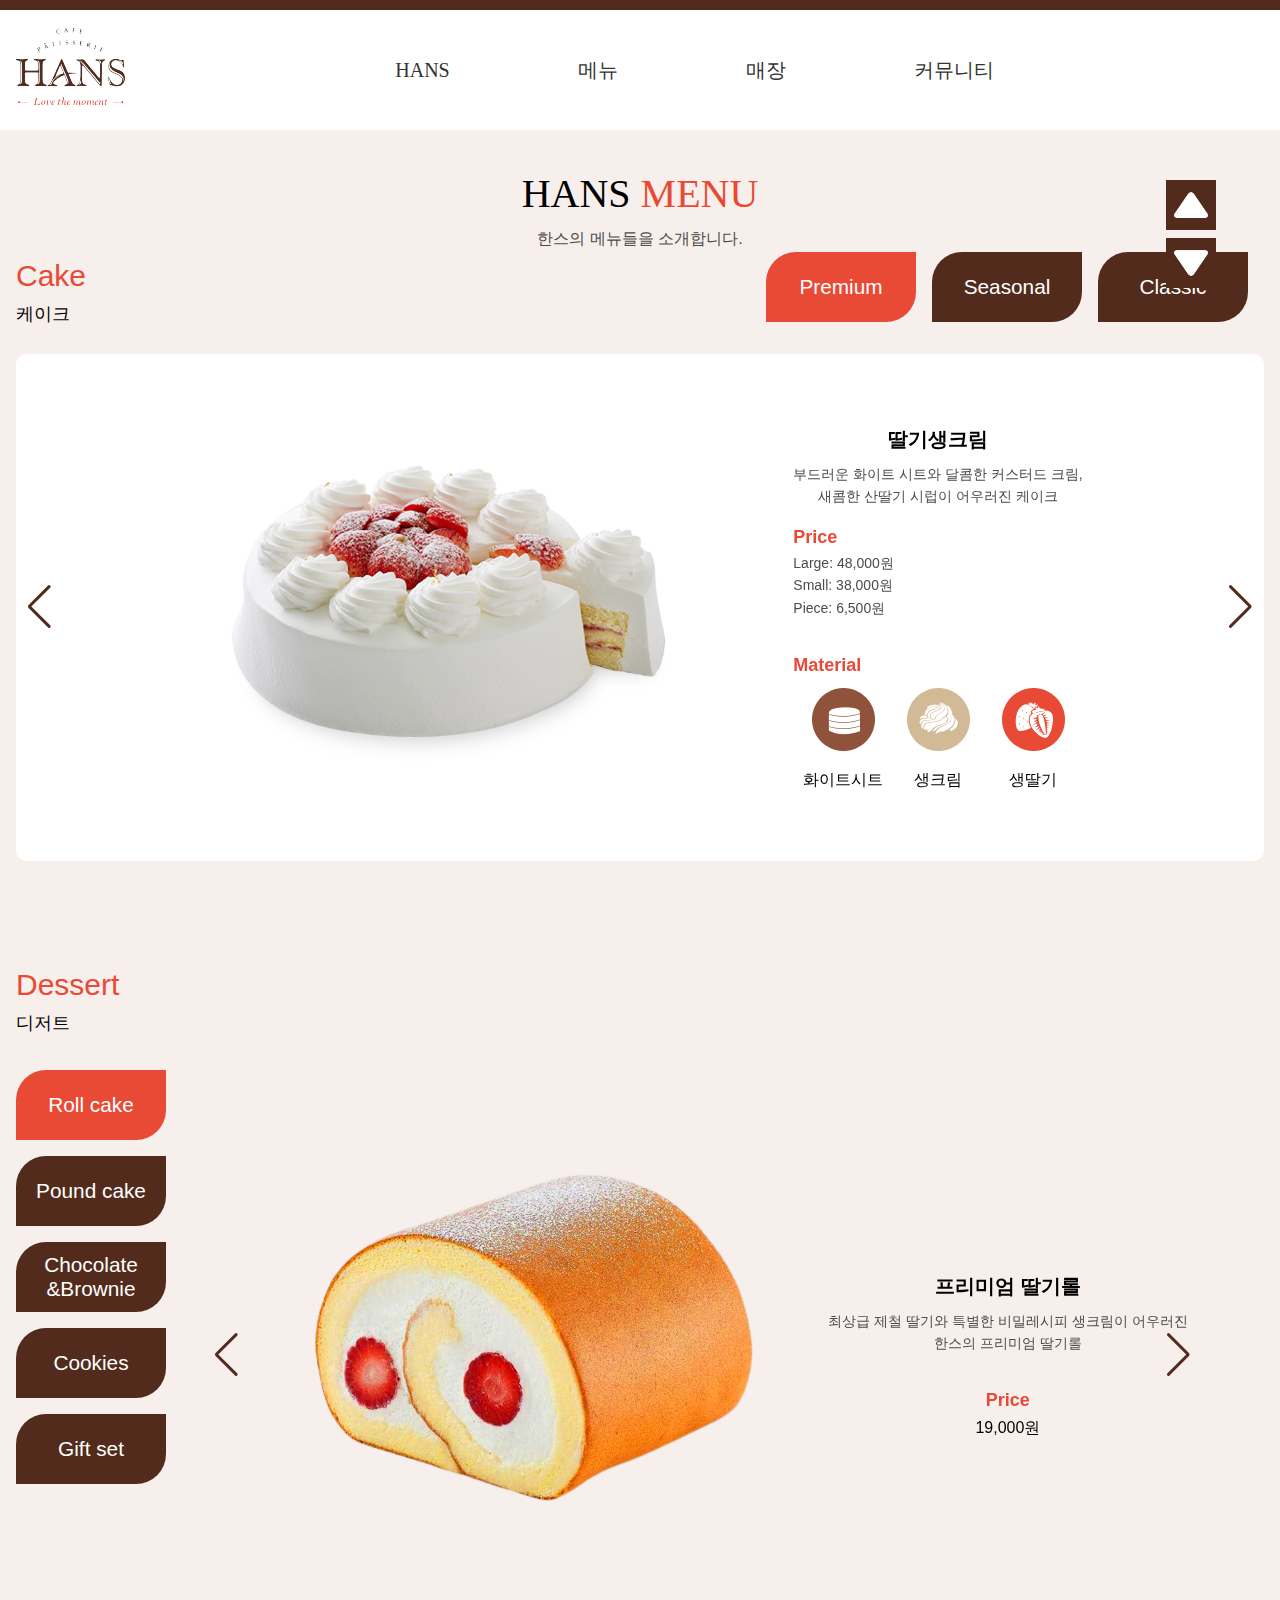
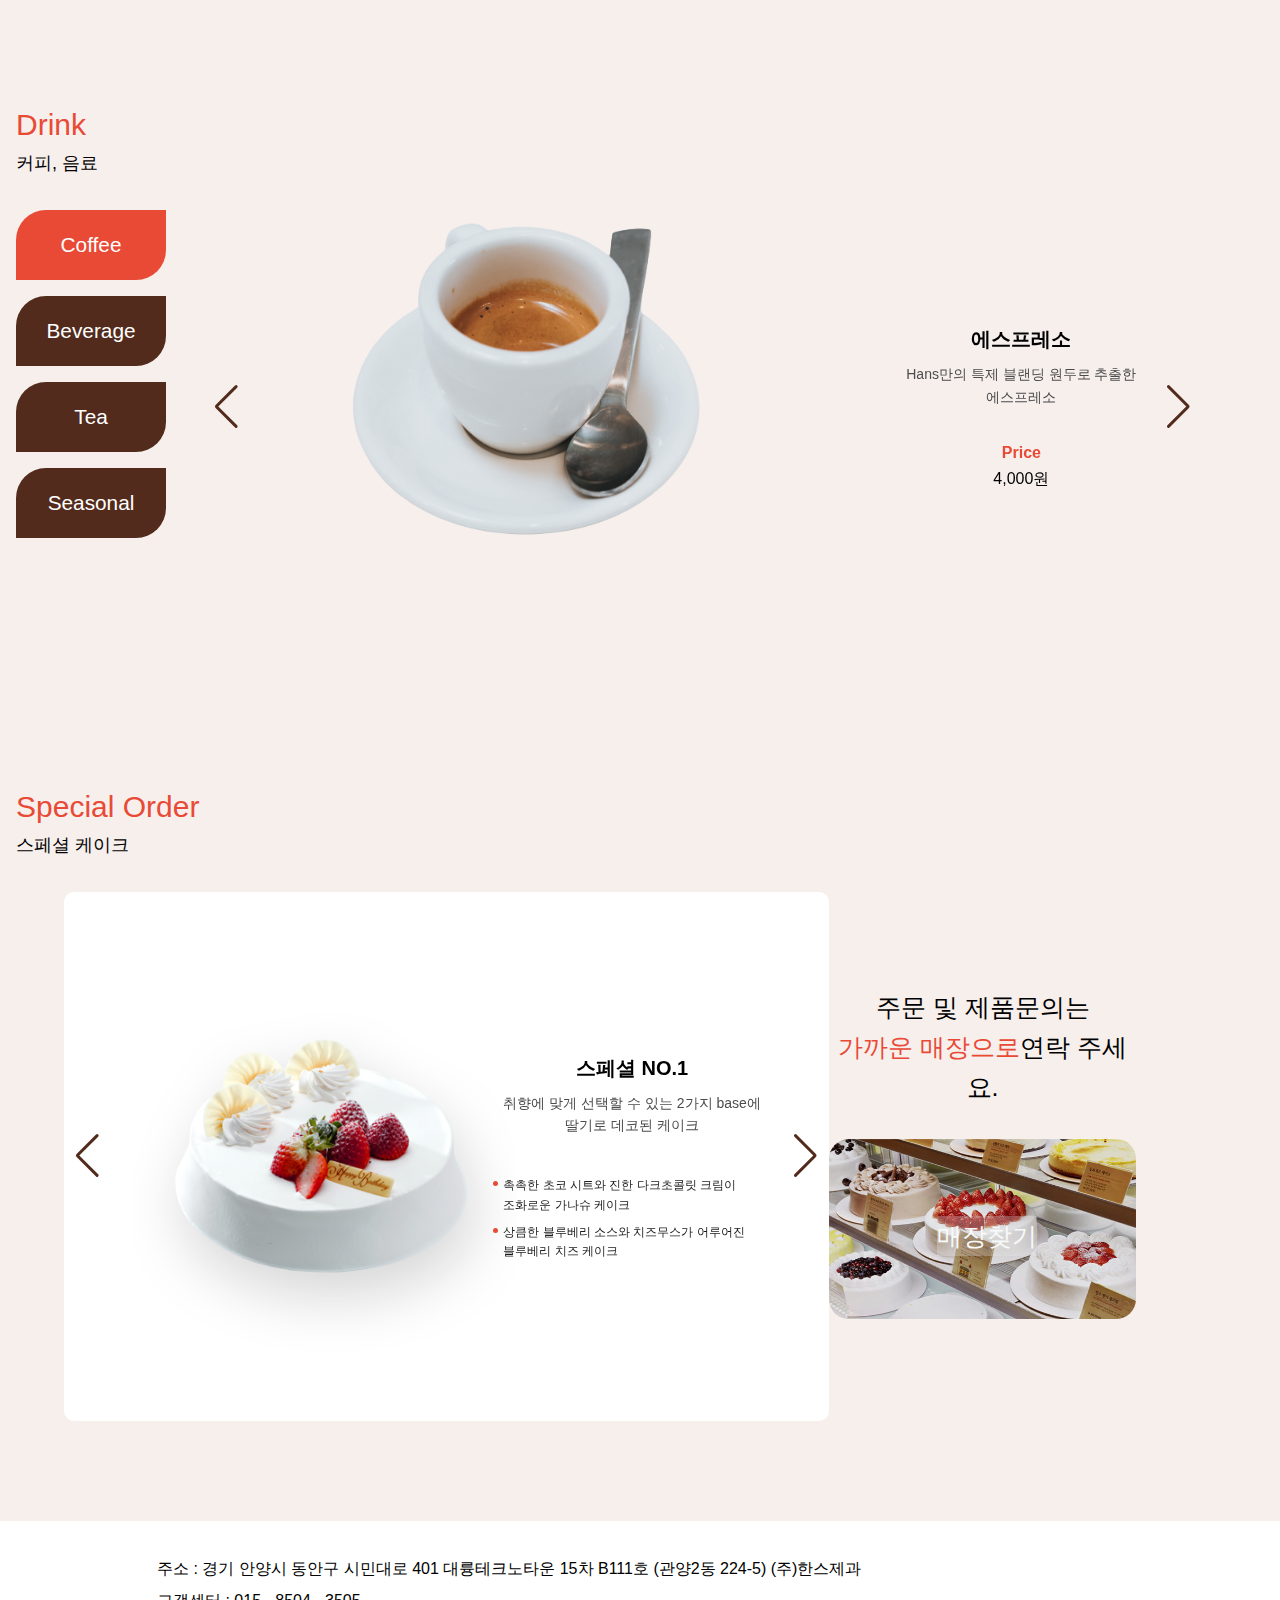
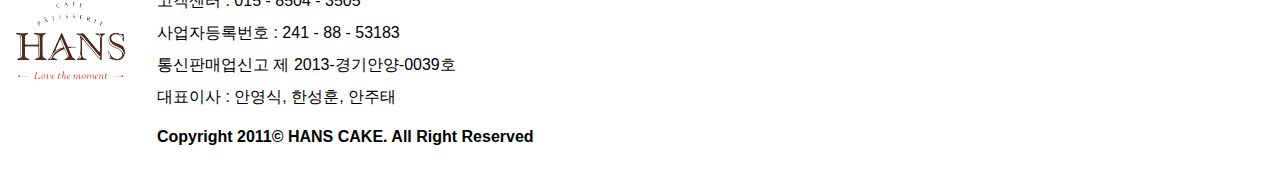
==== commit 0c00ddd7: "2022.11.30.17:44" ====
--- a/index_sub.html
+++ b/index_sub.html
@@ -39,7 +39,7 @@
     <header id="header" class="hd">
       <nav class="mw">
         <h1 class="logo">
-          <a href="#"
+          <a href="./index.html"
             ><img src="./img/logo_header-removebg-preview.png" alt=""
           /></a>
         </h1>
--- a/css&java/common1.css
+++ b/css&java/common1.css
@@ -491,7 +491,6 @@
 /* sec4 start */
 .sec4 {
   /* border: 1px solid blue; */
-  margin-top: 100px;
   position: relative;
 }
 .sec4_wrap {
@@ -501,7 +500,7 @@
 }
 .sec4_subtitle {
   /* border: 1px solid blue; */
-  padding-bottom: 2rem;
+  padding: 5rem 0 2rem 0;
 }
 .sec4_subtitle h3 {
   color: var(--main-c2);
@@ -512,8 +511,8 @@
 }
 .sec4 .slide4 {
   margin-left: 3rem;
-  width: 60%;
-  height: 45vh;
+  width: 800px;
+  height: auto;
   background-color: white;
   border-radius: 10px;
 }
@@ -752,6 +751,7 @@
 
   /* sec3 start */
   .sec3_subtitle {
+    margin-top: -100px;
     text-align: center;
   }
   .sec3_btn {
@@ -812,7 +812,7 @@
   /* sec4 start */
   .sec4 {
     /* border: 1px solid red; */
-    margin-top: 60%;
+    /* top: -50px; */
   }
   .sec4_subtitle {
     text-align: center;
@@ -823,10 +823,7 @@
   .sec4 .slide4 .swiper-wrapper .swiper-slide {
     display: block;
   }
-  .sec4 .slide4 {
-    width: 80%;
-    height: auto;
-  }
+
   .sec4img {
     margin-left: 0;
   }
@@ -982,7 +979,7 @@
   /* sec4 */
   .sec4 {
     /* border: 1px solid red; */
-    margin-top: 60%;
+    /* margin-top: 60%; */
   }
   .sec4_subtitle {
     text-align: center;
@@ -1056,6 +1053,7 @@
 }
 
 .menu_wrap a {
+  font-size: 20px;
   display: inline-block;
   color: var(--font-c3);
   text-decoration: none;
@@ -1070,3 +1068,6 @@
   color: var(--font-c3);
   margin: 10px;
 }
+.ham_close > a {
+  font-size: 40px;
+}
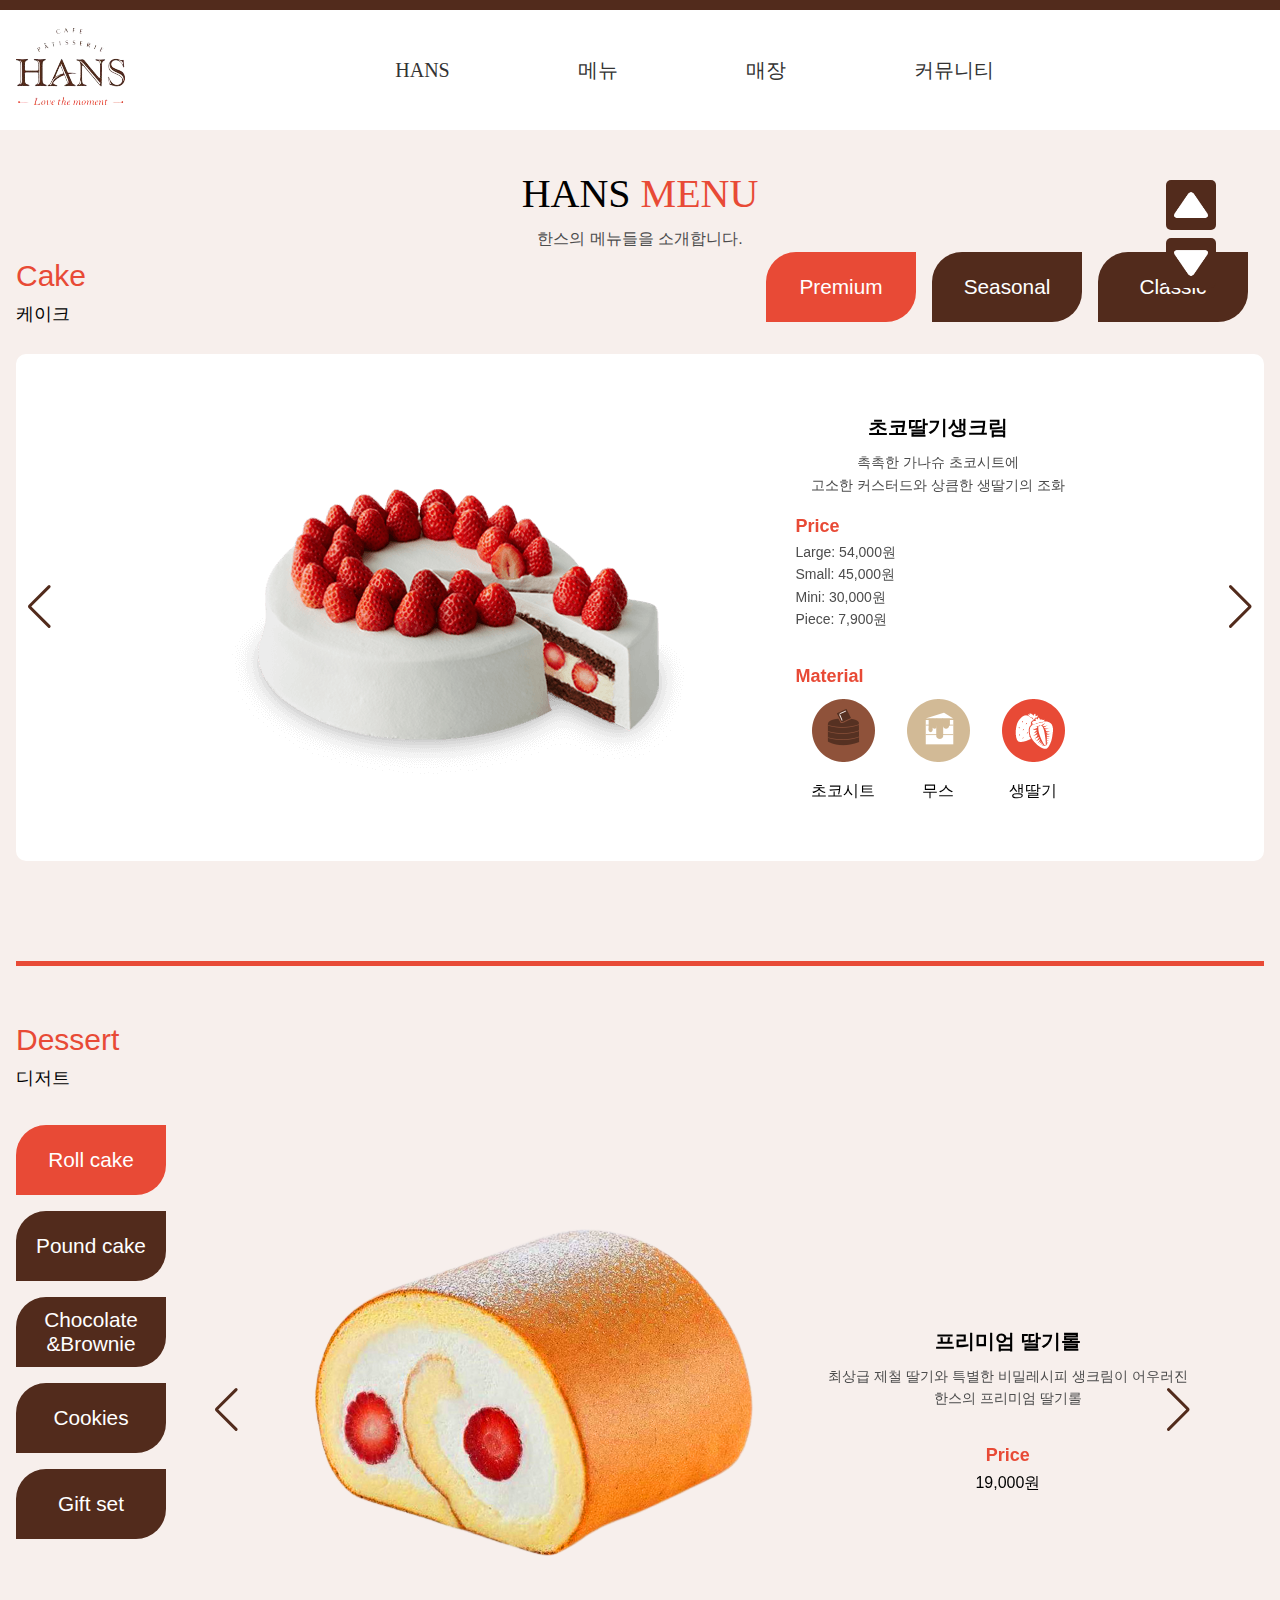
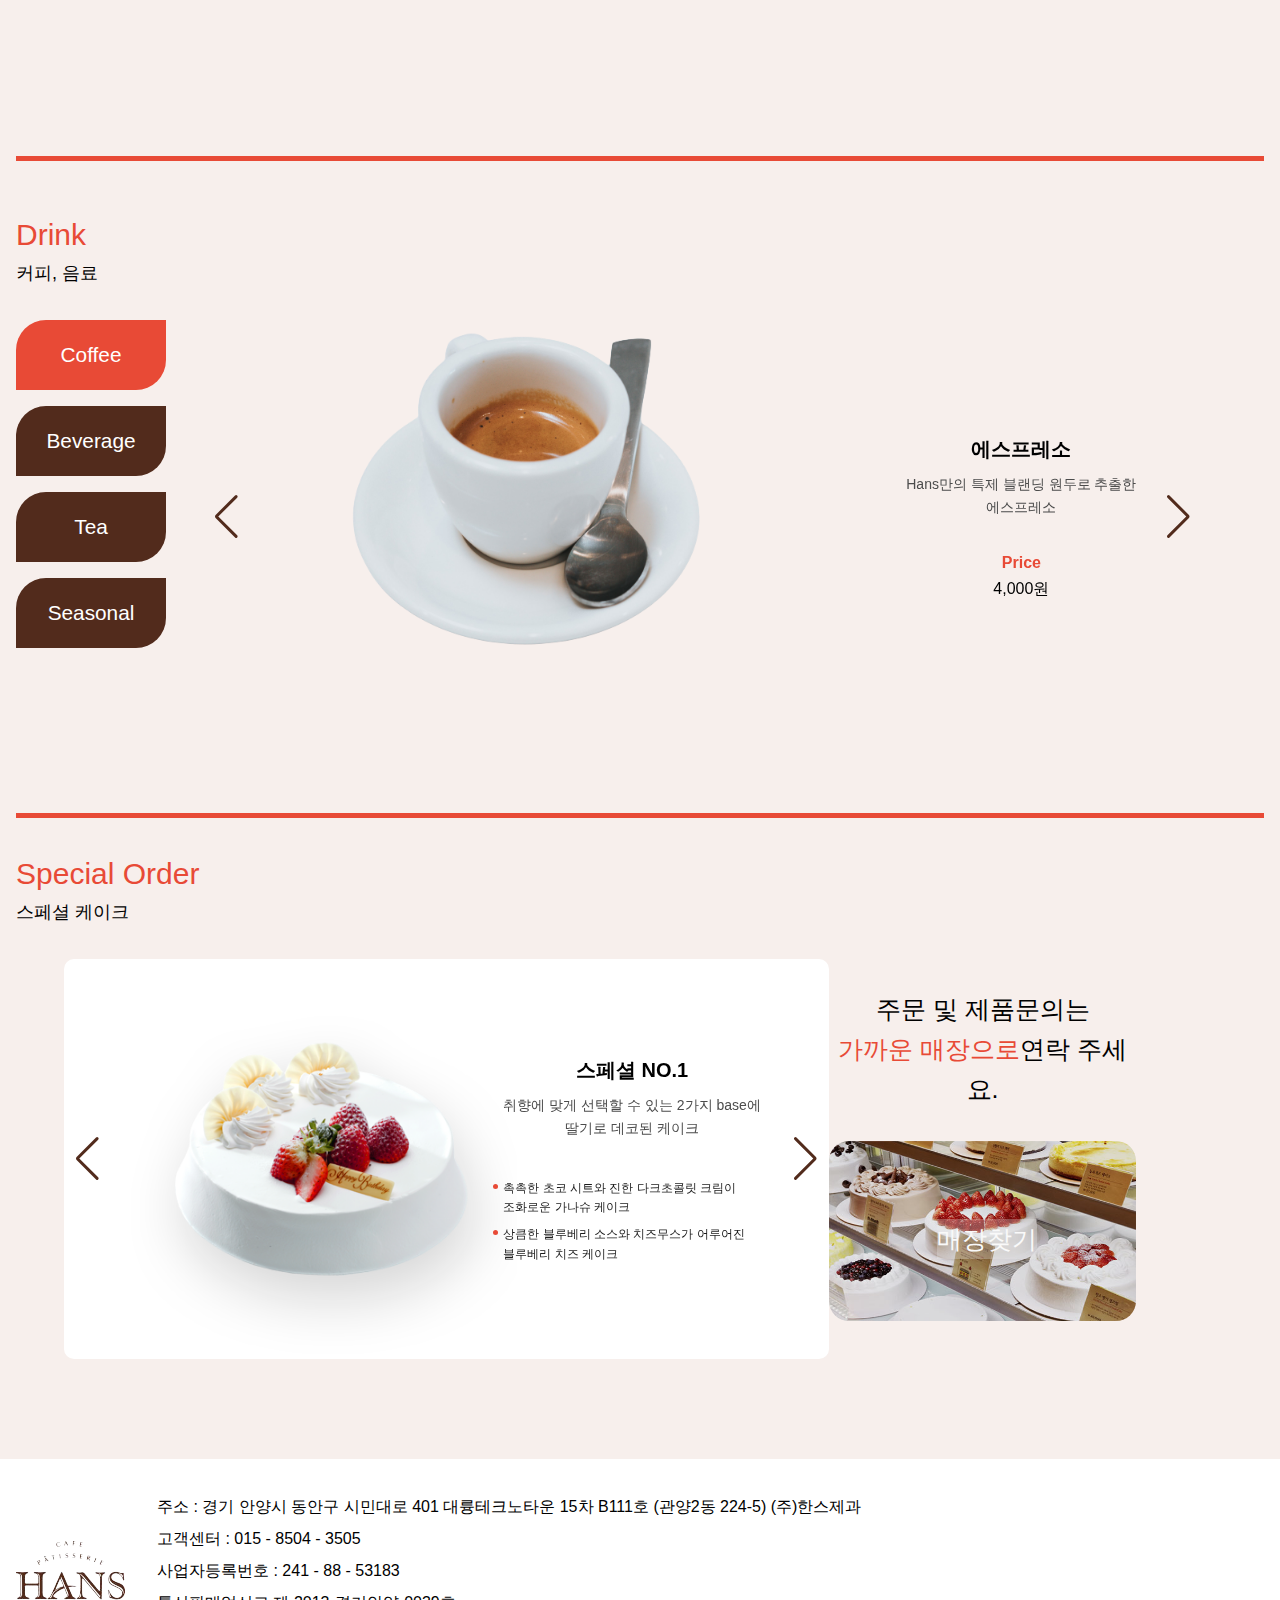
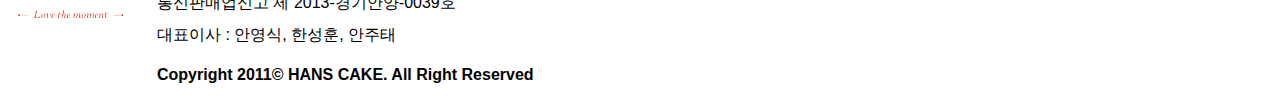
==== commit bb5effc3: "final" ====
--- a/index_sub.html
+++ b/index_sub.html
@@ -145,7 +145,7 @@
         <button>Classic</button>
       </div>
       <div class="sec1_slide">
-        <article class="premium">
+        <article class="premium on">
           <div class="swiper slide1_1">
             <ul class="swiper-wrapper">
               <li class="swiper-slide">
@@ -249,10 +249,10 @@
                 </div>
               </li>
             </ul>
+            <div class="swiper-pagination pg1_1"></div>
+            <div class="swiper-button-next next1_1"></div>
+            <div class="swiper-button-prev prev1_1"></div>
           </div>
-          <div class="swiper-pagination pg1_1"></div>
-          <div class="swiper-button-next next1_1"></div>
-          <div class="swiper-button-prev prev1_1"></div>
         </article>
         <article class="seasonal">
           <div class="swiper slide2_1">
@@ -410,7 +410,7 @@
           <div class="swiper-button-next next2_1"></div>
           <div class="swiper-button-prev prev2_1"></div>
         </article>
-        <article class="Classic on">
+        <article class="Classic">
           <div class="swiper slide3_1">
             <ul class="swiper-wrapper">
               <li class="swiper-slide">
@@ -1245,10 +1245,8 @@
                   <div class="dec3_title">
                     <p class="T1_3">바나나 밀크쉐이크</p>
                     <p class="T2_3">
-                      <span
-                        >달콤한 바나나와 우유를 함께 갈아 부드럽고 고소한</span
-                      >
-                      <span>바나나 밀크쉐이크</span>
+                      <span>달콤한 바나나와 우유를 함께 갈아 </span>
+                      <span>부드럽고 고소한 바나나 밀크쉐이크</span>
                     </p>
                     <div class="dec3_price">
                       <p class="P3">Price</p>
--- a/css&java/common1.css
+++ b/css&java/common1.css
@@ -45,6 +45,7 @@
     margin-bottom: 2px;
   }
   .floating img {
+    border-radius: 5px;
     width: 100%;
     background-color: var(--main-c1);
     padding: 0.5rem;
@@ -131,6 +132,7 @@
 /* sec1 start */
 .sec1 {
   position: relative;
+  /* border-bottom: 1px solid var(--main-c2); */
 }
 .sec1_title {
   text-align: center;
@@ -275,8 +277,9 @@
 
 /* sec2 start */
 .sec2 {
-  /* border: 1px solid blue; */
+  border-top: 5px solid var(--main-c2);
   margin-top: 100px;
+  padding-top: 50px;
 }
 .sec2_subtitle {
   /* border: 1px solid blue; */
@@ -378,7 +381,9 @@
 /* sec3 start */
 .sec3 {
   /* border: 1px solid blue; */
+  border-top: 5px solid var(--main-c2);
   margin-top: 100px;
+  padding-top: 50px;
 }
 .sec3_subtitle {
   /* border: 1px solid blue; */
@@ -492,6 +497,7 @@
 .sec4 {
   /* border: 1px solid blue; */
   position: relative;
+  border-top: 5px solid var(--main-c2);
 }
 .sec4_wrap {
   display: flex;
@@ -500,7 +506,7 @@
 }
 .sec4_subtitle {
   /* border: 1px solid blue; */
-  padding: 5rem 0 2rem 0;
+  padding: 2rem 0 2rem 0;
 }
 .sec4_subtitle h3 {
   color: var(--main-c2);
@@ -512,7 +518,7 @@
 .sec4 .slide4 {
   margin-left: 3rem;
   width: 800px;
-  height: auto;
+  height: 400px;
   background-color: white;
   border-radius: 10px;
 }
@@ -750,8 +756,11 @@
   }
 
   /* sec3 start */
+  .sec3 {
+    padding-bottom: 100px;
+  }
   .sec3_subtitle {
-    margin-top: -100px;
+    margin-top: 0;
     text-align: center;
   }
   .sec3_btn {
